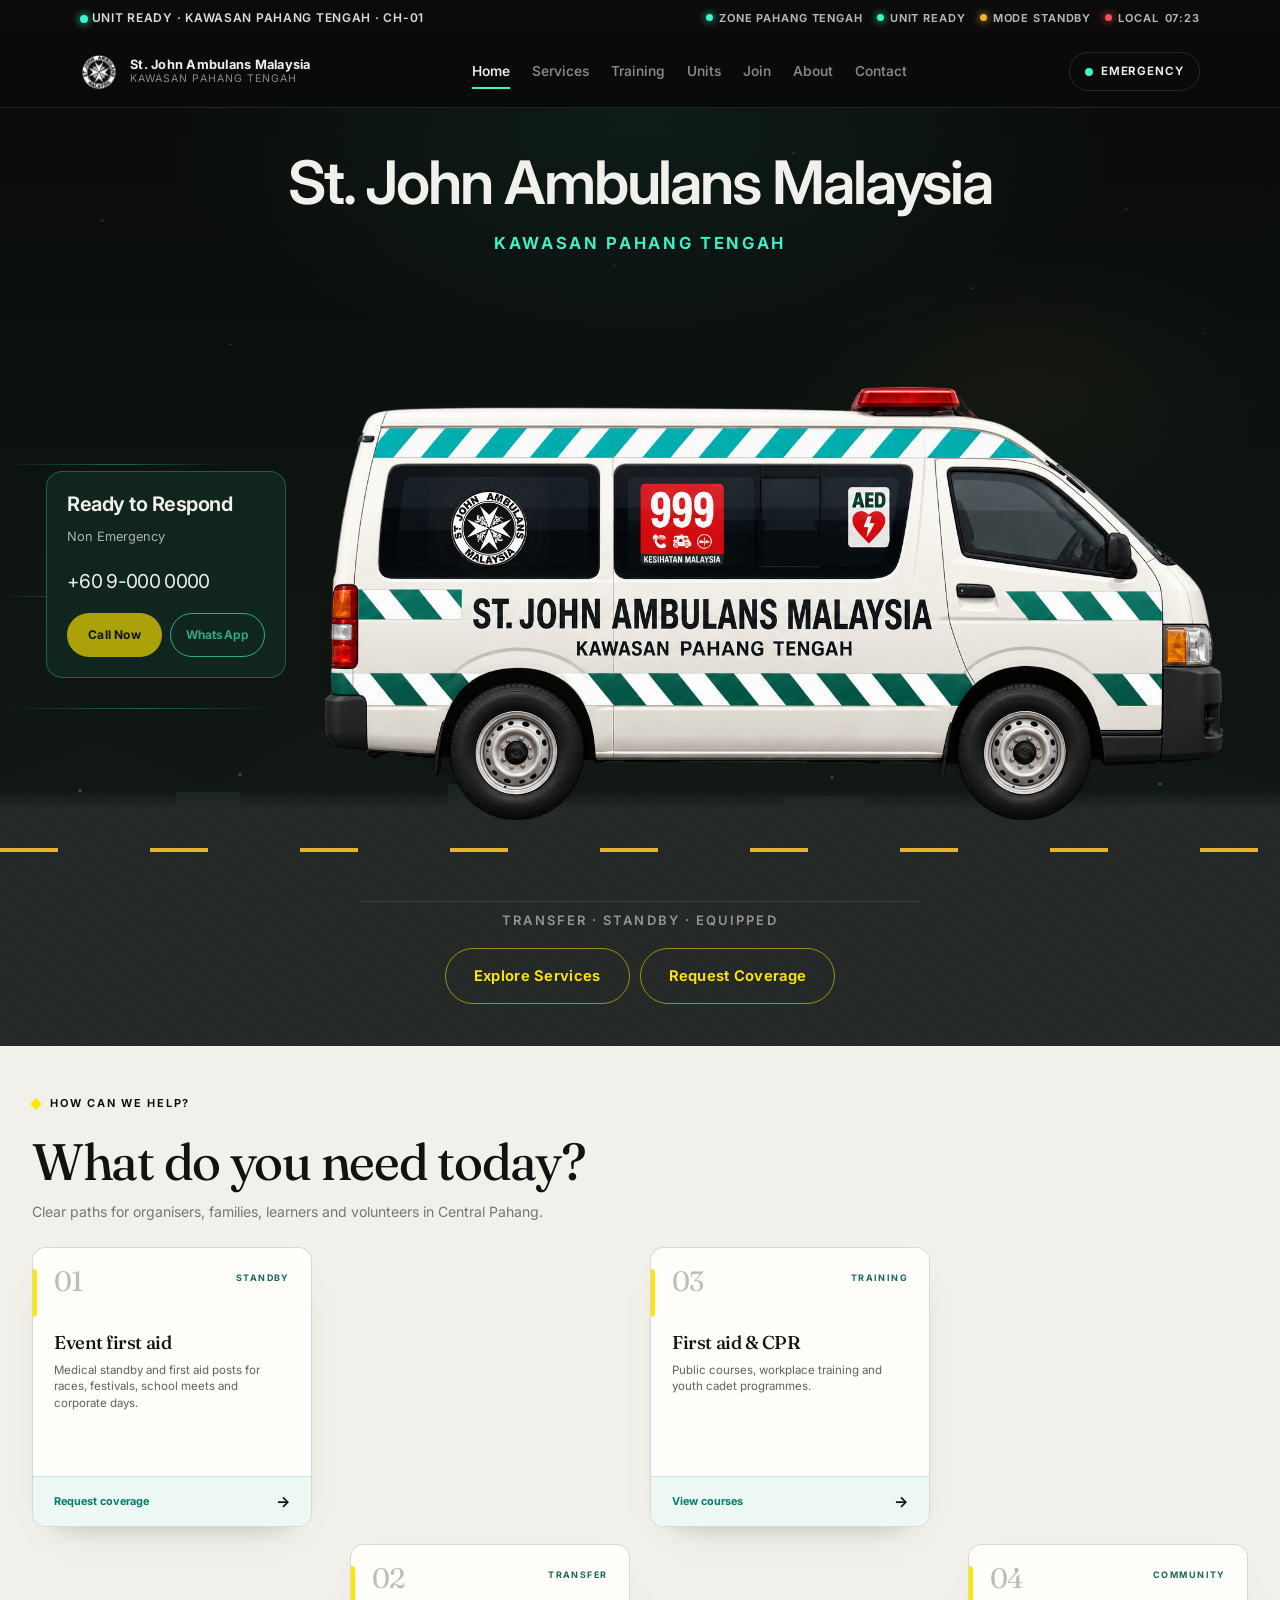
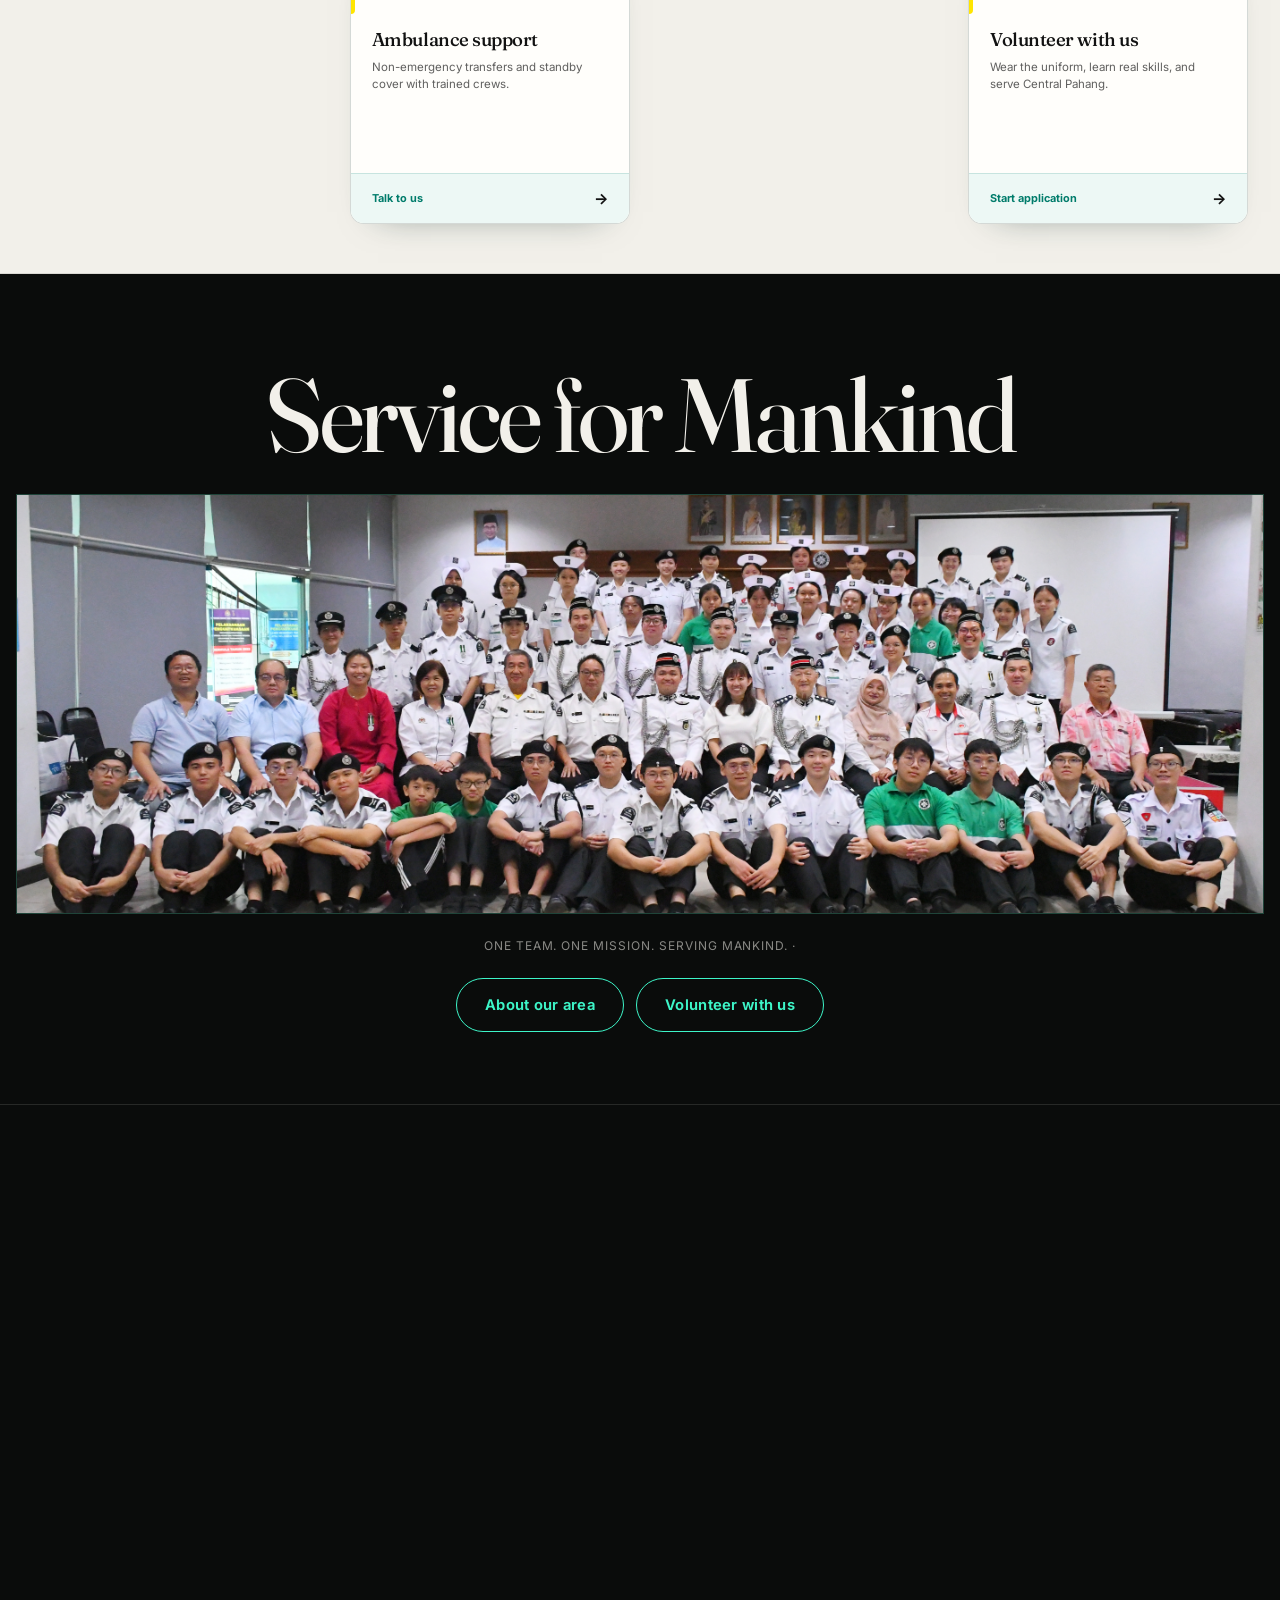
==== index.html @ 419c5811 "Redesign help cards with landscape photo reveals" ====
﻿<!DOCTYPE html>
<html lang="en">
<head>
  <meta charset="UTF-8" />
  <meta name="viewport" content="width=device-width, initial-scale=1" />
  <meta name="description" content="St. John Ambulans Malaysia, Kawasan Pahang Tengah — first aid, ambulance standby, training and community service in Central Pahang." />
  <title>St. John Ambulans Malaysia · Kawasan Pahang Tengah</title>
  <link rel="preconnect" href="https://fonts.googleapis.com" />
  <link rel="preconnect" href="https://fonts.gstatic.com" crossorigin />
  <link href="https://fonts.googleapis.com/css2?family=Fraunces:ital,opsz,wght@0,9..144,400;0,9..144,500;1,9..144,400;1,9..144,500&family=Inter:wght@400;500;600;650;700&display=swap" rel="stylesheet" />
  <link rel="stylesheet" href="styles.css?v=help-action-1" />
</head>
<body class="theme-night">
  <div class="utility-bar">
    <div class="utility-bar__inner">
      <span><span class="os-led"></span> UNIT READY · KAWASAN PAHANG TENGAH · CH-01</span>
      <div class="utility-bar__links">
        <span class="utility-mini"><span class="os-led"></span> ZONE PAHANG TENGAH</span>
        <span class="utility-mini"><span class="os-led"></span> UNIT READY</span>
        <span class="utility-mini"><span class="os-led os-led--amber"></span> MODE STANDBY</span>
        <span class="utility-mini"><span class="os-led os-led--red"></span> LOCAL <span class="os-clock-mini">--:--</span></span>
      </div>
    </div>
  </div>

  <header class="site-header">
    <div class="site-header__inner">
      <a class="brand" href="index.html" aria-label="Home">
        <img class="brand__mark" src="assets/st-john-logo.png" width="38" height="38" alt="" />
        <span class="brand__text">
          <span class="brand__name">St. John Ambulans Malaysia</span>
          <span class="brand__sub">Kawasan Pahang Tengah</span>
        </span>
      </a>

      <nav class="nav" aria-label="Primary">
        <a href="index.html" class="is-active">Home</a>
        <a href="services.html">Services</a>
        <a href="training.html">Training</a>
        <a href="units.html">Units</a>
        <a href="join.html">Join</a>
        <a href="about.html">About</a>
        <a href="contact.html">Contact</a>
      </nav>

      <div class="header-actions">
        <!-- TODO: official emergency number -->
        <a class="emergency-chip" href="tel:999">
          <span class="dot-pulse" aria-hidden="true"></span>
          Emergency
        </a>
        <button class="nav-toggle" type="button" aria-expanded="false" aria-controls="mobile-drawer" aria-label="Open menu">
          <span></span>
        </button>
      </div>
    </div>
    <div class="drawer" id="mobile-drawer" hidden>
      <a href="index.html">Home</a>
      <a href="services.html">Services</a>
      <a href="training.html">Training</a>
      <a href="units.html">Units</a>
      <a href="join.html">Join</a>
      <a href="about.html">About</a>
      <a href="contact.html">Contact</a>
      <a class="btn btn--volt" href="join.html">Volunteer with us</a>
    </div>
  </header>

  <main>
    <!-- ===== Road Dispatch Hero ===== -->
    <section class="hero-road" aria-label="Introduction">
      <div class="road-sky" aria-hidden="true"></div>
      <div class="road-stars" aria-hidden="true"></div>

      <!-- Parallax layers (duplicate tiles for seamless loop) -->
      <div class="road-layer road-layer--far" aria-hidden="true">
        <svg class="road-tile" viewBox="0 0 1600 220" preserveAspectRatio="none">
          <path d="M0 220 V140 L120 90 L260 150 L400 70 L560 130 L720 60 L900 120 L1080 80 L1240 140 L1400 95 L1600 150 V220 Z" fill="#121816"/>
        </svg>
        <svg class="road-tile" viewBox="0 0 1600 220" preserveAspectRatio="none">
          <path d="M0 220 V140 L120 90 L260 150 L400 70 L560 130 L720 60 L900 120 L1080 80 L1240 140 L1400 95 L1600 150 V220 Z" fill="#121816"/>
        </svg>
      </div>

      <div class="road-layer road-layer--mid" aria-hidden="true">
        <svg class="road-tile" viewBox="0 0 1600 180" preserveAspectRatio="none">
          <path d="M0 180 V120 H80 V70 H140 V120 H220 V50 H300 V120 H380 V85 H460 V120 H560 V40 H640 V120 H760 V75 H860 V120 H980 V55 H1080 V120 H1200 V80 H1300 V120 H1420 V65 H1500 V120 H1600 V180 Z" fill="#1a2420"/>
          <circle cx="100" cy="48" r="2" fill="#3DF5C8" opacity="0.35"/>
          <circle cx="300" cy="28" r="2" fill="#F0B429" opacity="0.3"/>
          <circle cx="600" cy="20" r="2" fill="#3DF5C8" opacity="0.25"/>
          <circle cx="1040" cy="32" r="2" fill="#F0B429" opacity="0.28"/>
          <circle cx="1450" cy="40" r="2" fill="#3DF5C8" opacity="0.3"/>
        </svg>
        <svg class="road-tile" viewBox="0 0 1600 180" preserveAspectRatio="none">
          <path d="M0 180 V120 H80 V70 H140 V120 H220 V50 H300 V120 H380 V85 H460 V120 H560 V40 H640 V120 H760 V75 H860 V120 H980 V55 H1080 V120 H1200 V80 H1300 V120 H1420 V65 H1500 V120 H1600 V180 Z" fill="#1a2420"/>
          <circle cx="100" cy="48" r="2" fill="#3DF5C8" opacity="0.35"/>
          <circle cx="300" cy="28" r="2" fill="#F0B429" opacity="0.3"/>
          <circle cx="600" cy="20" r="2" fill="#3DF5C8" opacity="0.25"/>
          <circle cx="1040" cy="32" r="2" fill="#F0B429" opacity="0.28"/>
          <circle cx="1450" cy="40" r="2" fill="#3DF5C8" opacity="0.3"/>
        </svg>
      </div>

      <div class="road-ground" aria-hidden="true">
        <div class="road-layer road-layer--road">
          <svg class="road-tile" viewBox="0 0 1600 100" preserveAspectRatio="none">
            <rect y="0" width="1600" height="18" fill="#1c2422"/>
            <rect y="18" width="1600" height="82" fill="#242c29"/>
            <rect x="40" y="52" width="90" height="6" rx="2" fill="#3DF5C8" opacity="0.35"/>
            <rect x="220" y="52" width="90" height="6" rx="2" fill="#3DF5C8" opacity="0.35"/>
            <rect x="400" y="52" width="90" height="6" rx="2" fill="#3DF5C8" opacity="0.35"/>
            <rect x="580" y="52" width="90" height="6" rx="2" fill="#3DF5C8" opacity="0.35"/>
            <rect x="760" y="52" width="90" height="6" rx="2" fill="#3DF5C8" opacity="0.35"/>
            <rect x="940" y="52" width="90" height="6" rx="2" fill="#3DF5C8" opacity="0.35"/>
            <rect x="1120" y="52" width="90" height="6" rx="2" fill="#3DF5C8" opacity="0.35"/>
            <rect x="1300" y="52" width="90" height="6" rx="2" fill="#3DF5C8" opacity="0.35"/>
            <rect x="1480" y="52" width="90" height="6" rx="2" fill="#3DF5C8" opacity="0.35"/>
          </svg>
          <svg class="road-tile" viewBox="0 0 1600 100" preserveAspectRatio="none">
            <rect y="0" width="1600" height="18" fill="#1c2422"/>
            <rect y="18" width="1600" height="82" fill="#242c29"/>
            <rect x="40" y="52" width="90" height="6" rx="2" fill="#3DF5C8" opacity="0.35"/>
            <rect x="220" y="52" width="90" height="6" rx="2" fill="#3DF5C8" opacity="0.35"/>
            <rect x="400" y="52" width="90" height="6" rx="2" fill="#3DF5C8" opacity="0.35"/>
            <rect x="580" y="52" width="90" height="6" rx="2" fill="#3DF5C8" opacity="0.35"/>
            <rect x="760" y="52" width="90" height="6" rx="2" fill="#3DF5C8" opacity="0.35"/>
            <rect x="940" y="52" width="90" height="6" rx="2" fill="#3DF5C8" opacity="0.35"/>
            <rect x="1120" y="52" width="90" height="6" rx="2" fill="#3DF5C8" opacity="0.35"/>
            <rect x="1300" y="52" width="90" height="6" rx="2" fill="#3DF5C8" opacity="0.35"/>
            <rect x="1480" y="52" width="90" height="6" rx="2" fill="#3DF5C8" opacity="0.35"/>
          </svg>
        </div>
      </div>

      <!-- Speed lines -->
      <div class="speed-lines" aria-hidden="true">
        <span></span><span></span><span></span>
      </div>

      <div class="hero-home__corners" aria-hidden="true">
        <span class="c-bl">Central Pahang Area</span>
        <span class="c-br"><span class="scroll-hint"></span> Scroll</span>
      </div>

      <div class="hero-road__content">
        <header class="hero-road__title reveal is-in">
          <h1>
            <span class="line solid">St. John Ambulans Malaysia</span>
          </h1>
          <p class="hero-road__kicker">Kawasan Pahang Tengah</p>
        </header>

        <div class="hero-dispatch">
          <aside class="dispatch-contact" aria-labelledby="dispatch-contact-title">
            <h2 id="dispatch-contact-title" class="dispatch-contact__title">Ready to Respond</h2>
            <p class="dispatch-contact__description">Non Emergency</p>
            <!-- Enable contact actions once the official phone and WhatsApp numbers are confirmed. -->
            <div class="hero-road__call">
              <p class="hero-road__phone">+60 9-000 0000</p>
              <div class="dispatch-contact__actions">
                <button class="btn btn--volt" type="button" disabled>Call Now</button>
                <button class="btn dispatch-contact__whatsapp" type="button" disabled>WhatsApp</button>
              </div>
            </div>
          </aside>
        <!-- Ambulance — generated side PNG (contain, fixed body) -->
        <div class="ambulance-stage reveal is-in" aria-hidden="true">
          <div class="ambulance-float">
            <div class="ambulance-photo">
              <div class="driving-road"></div>
              <div class="driving-lane"></div>
              <img class="ambulance-img" src="assets/ambulance-side.png" width="1536" height="1024" alt="" />
              <span class="ambulance-panel-clean"><img src="assets/ambulance-clean-side.png" width="1536" height="1024" alt="" /></span>
              <span class="ambulance-window-clean"><img src="assets/ambulance-window-clean.png" width="1536" height="1024" alt="" /></span>
              <span class="ambulance-emblem"><img src="assets/st-john-logo.png" width="1254" height="1254" alt="" /></span>
              <canvas class="driving-wheel driving-wheel--rear" width="460" height="460"></canvas>
              <canvas class="driving-wheel driving-wheel--front" width="460" height="460"></canvas>
              <!-- roof alarm: local red strobe only -->
              <div class="alarm-flash"></div>
            </div>
          </div>
        </div>
        </div>

        <footer class="hero-road__foot reveal is-in">
          <p class="hero-road__tag">Transfer · Standby · Equipped</p>
          <div class="hero-road__secondary">
            <a class="btn btn--ghost-dark" href="services.html">Explore Services</a>
            <a class="btn btn--ghost-dark" href="contact.html">Request Coverage</a>
          </div>
        </footer>
      </div>
    </section>


    <!-- ===== How can we help ===== -->
    
    <!-- Dispatch status (visible strip) -->
    

    <section class="help-band" id="help" aria-label="How can we help">
      <div class="wrap">
        <div class="section__head reveal">
          <p class="label" style="color:#00A892;">How can we help?</p>
          <h2>What do you need today?</h2>
          <p class="muted">Clear paths for organisers, families, learners and volunteers in Central Pahang.</p>
        </div>
        <div class="help-grid">
          <div class="help-slot help-slot--a">
            <a class="help-card help-card--photo-right" href="services.html" aria-expanded="false" data-touch-preview>
              <div class="help-card__body">
                <div class="help-card__topline">
                  <span class="help-card__number">01</span>
                  <span class="help-card__status">Standby</span>
                </div>
                <div class="help-card__copy">
                  <h3>Event first aid</h3>
                  <p>Medical standby and first aid posts for races, festivals, school meets and corporate days.</p>
                </div>
                <span class="help-card__go"><span>Request coverage</span><span class="help-card__arrow" aria-hidden="true">→</span></span>
              </div>
              <div class="help-card__media" aria-hidden="true">
                <img src="assets/team-photo.jpg" alt="" loading="lazy" decoding="async">
              </div>
            </a>
          </div>
          <div class="help-slot help-slot--b">
            <a class="help-card help-card--photo-left" href="services.html" aria-expanded="false" data-touch-preview>
              <div class="help-card__media" aria-hidden="true">
                <img src="assets/ambulance-clean-side.png" alt="" loading="lazy" decoding="async">
              </div>
              <div class="help-card__body">
                <div class="help-card__topline">
                  <span class="help-card__number">02</span>
                  <span class="help-card__status">Transfer</span>
                </div>
                <div class="help-card__copy">
                  <h3>Ambulance support</h3>
                  <p>Non-emergency transfers and standby cover with trained crews.</p>
                </div>
                <span class="help-card__go"><span>Talk to us</span><span class="help-card__arrow" aria-hidden="true">→</span></span>
              </div>
            </a>
          </div>
          <div class="help-slot help-slot--c">
            <a class="help-card help-card--photo-right" href="training.html" aria-expanded="false" data-touch-preview>
              <div class="help-card__body">
                <div class="help-card__topline">
                  <span class="help-card__number">03</span>
                  <span class="help-card__status">Training</span>
                </div>
                <div class="help-card__copy">
                  <h3>First aid &amp; CPR</h3>
                  <p>Public courses, workplace training and youth cadet programmes.</p>
                </div>
                <span class="help-card__go"><span>View courses</span><span class="help-card__arrow" aria-hidden="true">→</span></span>
              </div>
              <div class="help-card__media" aria-hidden="true">
                <img src="assets/team-photo.jpg" alt="" loading="lazy" decoding="async">
              </div>
            </a>
          </div>
          <div class="help-slot help-slot--d">
            <a class="help-card help-card--photo-left" href="join.html" aria-expanded="false" data-touch-preview>
              <div class="help-card__media" aria-hidden="true">
                <img src="assets/team-photo.jpg" alt="" loading="lazy" decoding="async">
              </div>
              <div class="help-card__body">
                <div class="help-card__topline">
                  <span class="help-card__number">04</span>
                  <span class="help-card__status">Community</span>
                </div>
                <div class="help-card__copy">
                  <h3>Volunteer with us</h3>
                  <p>Wear the uniform, learn real skills, and serve Central Pahang.</p>
                </div>
                <span class="help-card__go"><span>Start application</span><span class="help-card__arrow" aria-hidden="true">→</span></span>
              </div>
            </a>
          </div>
        </div>
      </div>
    </section>


    <!-- ===== Summary ===== -->
    
    <!-- ===== Introduction (per layout sketch) ===== -->
    <section class="intro-band" id="intro" aria-label="About Kawasan Pahang Tengah">
      <div class="wrap intro-stack">
        <h2 class="intro-slogan reveal">Service for Mankind</h2>

        <figure class="intro-photo reveal">
          <!-- TODO: drop assets/team-photo.jpg -->
          <div class="intro-photo__frame">
            <img class="intro-photo__img" src="assets/team-photo.jpg" width="2400" height="1600" alt="Kawasan Pahang Tengah volunteers group photo" />
          </div>
          <figcaption class="intro-caption">One team. One mission. Serving mankind. · <!-- TODO: event / date --></figcaption>
        </figure>

        <div class="intro-actions reveal">
          <a class="btn btn--pill" href="about.html">About our area</a>
          <a class="btn btn--pill" href="join.html">Volunteer with us</a>
        </div>
      </div>
    </section>

    <!-- ===== Summary ===== -->
    
    <!-- ===== Introduction ===== -->
    <section class="intro-band" id="intro" aria-label="About Kawasan Pahang Tengah">
      <div class="wrap intro-grid">
        <div class="intro-copy reveal">
          <div class="intro-brand">
            <div>
              <p class="intro-area">Kawasan Pahang Tengah · Central Pahang Area</p>
            </div>
          </div>
          <h2 class="intro-slogan">Service for<br />Mankind</h2>
          <p class="intro-desc">
            We are Central Pahang&rsquo;s St. John volunteers — training the public in first aid,
            standing by at events, and serving our community with calm, skilled hands.
          </p>
          <div class="intro-actions">
            <a class="btn btn--volt" href="about.html">About our area</a>
            <a class="btn btn--ghost-dark" href="join.html">Volunteer with us</a>
          </div>
        </div>
        <figure class="intro-photo reveal">
          <!-- TODO: drop assets/team-photo.jpg -->
          <div class="intro-photo__frame photo-slot" data-placeholder="Group photo · team-photo.jpg">
            <svg class="deco" viewBox="0 0 640 420" aria-hidden="true" style="position:absolute;inset:0;width:100%;height:100%;">
              <rect width="640" height="420" fill="#1a2420"/>
              <circle cx="320" cy="180" r="70" fill="#3DF5C8" opacity="0.12"/>
              <polyline points="40,300 140,300 170,250 200,340 230,280 280,300 600,300" fill="none" stroke="#3DF5C8" stroke-width="1.5" opacity="0.7"/>
            </svg>
          </div>
          <figcaption class="intro-caption">One team. One mission. Serving mankind. · <!-- TODO: event / date --></figcaption>
        </figure>
      </div>
    </section>

    <section class="home-summary">
      <div class="wrap">
        <div class="section__head reveal">
          <p class="label label--volt">What we stand for</p>
          <h2>Calm hands.<br />Clear duty.</h2>
        </div>
        <div class="summary-grid">
          <article class="summary-item reveal">
            <span class="num-tag">01</span>
            <h3>First in first aid</h3>
            <p>Trained volunteers on duty at sporting events, festivals, parades and community functions — big or small.</p>
            <a href="services.html">See services →</a>
          </article>
          <article class="summary-item reveal">
            <span class="num-tag">02</span>
            <h3>Ambulance ready</h3>
            <p>Emergency and non-emergency transport, plus festive-season standby on major routes across the state.</p>
            <a href="services.html">Ambulance detail →</a>
          </article>
          <article class="summary-item reveal">
            <span class="num-tag">03</span>
            <h3>Youth that lead</h3>
            <p>Cadets and juniors grow through proficiency badges, drills and leadership training — ready for nation building.</p>
            <a href="units.html">Our units →</a>
          </article>
        </div>
      </div>
    </section>

    <!-- ===== News ===== -->
        <!-- Programmes -->
    <section class="home-summary" style="padding:80px 0 40px;">
      <div class="wrap">
        <div class="section__head reveal">
          <p class="label label--volt">Programmes</p>
          <h2>On the ground all year.</h2>
        </div>
        <div class="summary-grid">
          <article class="summary-item reveal">
            <span class="num-tag">01</span>
            <h3>Event &amp; highway standby</h3>
            <p>Festive-season and major-event cover alongside national SJAM traditions of service on the road.</p>
            <a href="services.html">Event health →</a>
          </article>
          <article class="summary-item reveal">
            <span class="num-tag">02</span>
            <h3>Blood donation support</h3>
            <p>Working with health partners on drives and awareness - give the gift of life in Central Pahang.</p>
            <a href="join.html">Get involved →</a>
          </article>
          <article class="summary-item reveal">
            <span class="num-tag">03</span>
            <h3>School cadets &amp; youth</h3>
            <p>Proficiency badges, drills and leadership for school Divisions - building tomorrow&rsquo;s responders.</p>
            <a href="units.html">Our units →</a>
          </article>
        </div>
      </div>
    </section>
<section class="home-news">
      <div class="wrap">
        <div class="section__head reveal" style="flex-direction:row;display:flex;justify-content:space-between;align-items:end;max-width:none;">
          <div>
            <p class="label">Signal · Updates</p>
            <h2 style="margin-top:14px;">What’s on</h2>
          </div>
          <a class="btn btn--ghost" href="join.html">Get involved</a>
        </div>

        <!-- TODO: real KPT announcements -->
        <article class="news-row reveal">
          <div class="news-row__date">12 Jun 2025</div>
          <div>
            <h3>Open recruitment for Cadet Instructors</h3>
            <p class="muted">Support school Divisions across Kuantan and Temerloh this term.</p>
          </div>
          <a href="contact.html">Register interest →</a>
        </article>
        <article class="news-row reveal">
          <div class="news-row__date">28 May 2025</div>
          <div>
            <h3>Corporate first aid workshop — limited seats</h3>
            <p class="muted">Half-day AED &amp; choking response for SMEs in Central Pahang.</p>
          </div>
          <a href="training.html">Course details →</a>
        </article>
        <article class="news-row reveal">
          <div class="news-row__date">10 May 2025</div>
          <div>
            <h3>Festive-season highway standby briefing</h3>
            <p class="muted">Roster and logistics briefing for holiday-route duty.</p>
          </div>
          <a href="join.html">Join standby →</a>
        </article>
      </div>
    </section>
  </main>

  <footer class="site-footer">
    <div class="wrap">
      
      
  </footer>

  <script src="main.js?v=help-action-1"></script>
</body>
</html>
---- styles.css ----
/* =========================================================
   Night Dispatch — SJAM Kawasan Pahang Tengah
   Shared design system
   ========================================================= */

:root {
  --night: #0a0c0b;
  --charcoal: #161a19;
  --paper: #f2f0ea;
  --ink: #121212;
  --voltage: #3df5c8;
  --voltage-dim: rgba(61, 245, 200, 0.14);
  --amber: #f0b429;
  --quiet-dark: rgba(242, 240, 234, 0.55);
  --quiet-light: rgba(18, 18, 18, 0.55);
  --line-dark: rgba(242, 240, 234, 0.12);
  --line-light: rgba(18, 18, 18, 0.1);
  --max: 1120px;
  --font-display: "Fraunces", "Times New Roman", serif;
  --font-body: "Inter", system-ui, sans-serif;
  --ease: cubic-bezier(0.22, 1, 0.36, 1);
  --header-h: 72px;
}

*,
*::before,
*::after {
  box-sizing: border-box;
}

html {
  scroll-behavior: smooth;
}

@media (prefers-reduced-motion: reduce) {
  html {
    scroll-behavior: auto;
  }
  *,
  *::before,
  *::after {
    animation-duration: 0.01ms !important;
    animation-iteration-count: 1 !important;
    transition-duration: 0.01ms !important;
  }
}

body {
  margin: 0;
  font-family: var(--font-body);
  font-size: 17px;
  line-height: 1.65;
  background: var(--paper);
  color: var(--ink);
  -webkit-font-smoothing: antialiased;
}

body.theme-night {
  background: var(--night);
  color: var(--paper);
}

img {
  max-width: 100%;
  display: block;
}

a {
  color: inherit;
  text-decoration: none;
}

button {
  font: inherit;
  cursor: pointer;
  border: none;
  background: none;
  color: inherit;
}

ul,
ol {
  margin: 0;
  padding: 0;
  list-style: none;
}

p {
  margin: 0 0 1em;
}

p:last-child {
  margin-bottom: 0;
}

/* ----- Type ----- */

.label {
  display: inline-flex;
  align-items: center;
  gap: 10px;
  font-size: 11px;
  font-weight: 650;
  letter-spacing: 0.16em;
  text-transform: uppercase;
  color: var(--quiet-light);
}

.theme-night .label,
.on-dark .label {
  color: var(--quiet-dark);
}

.label--volt {
  color: var(--voltage);
}

.label::before {
  content: "";
  width: 8px;
  height: 8px;
  border: 1px solid currentColor;
  transform: rotate(45deg);
  flex-shrink: 0;
}

h1,
h2,
h3,
h4 {
  margin: 0;
  font-weight: 500;
  line-height: 1.1;
  letter-spacing: -0.025em;
}

h1,
.display {
  font-family: var(--font-display);
  font-weight: 450;
}

h2 {
  font-family: var(--font-display);
  font-size: clamp(2.1rem, 4.5vw, 3.4rem);
  font-weight: 450;
}

h3 {
  font-size: 1.28rem;
  font-weight: 600;
}

.lead {
  font-size: 1.15rem;
  line-height: 1.7;
  max-width: 36em;
}

.theme-night .lead,
.on-dark .lead {
  color: var(--quiet-dark);
}

.muted {
  color: var(--quiet-light);
}

.theme-night .muted,
.on-dark .muted {
  color: var(--quiet-dark);
}

.num-tag {
  font-family: var(--font-body);
  font-size: 0.78rem;
  font-weight: 650;
  letter-spacing: 0.14em;
  color: var(--voltage);
}

/* ----- Layout ----- */

.wrap {
  width: min(100% - 40px, var(--max));
  margin-inline: auto;
}

@media (min-width: 768px) {
  .wrap {
    width: min(100% - 80px, var(--max));
  }
}

.section {
  padding: 88px 0;
}

@media (min-width: 768px) {
  .section {
    padding: 120px 0;
  }
}

.section__head {
  display: grid;
  gap: 18px;
  margin-bottom: 48px;
  max-width: 40em;
}

.page-hero {
  padding: 72px 0 56px;
  border-bottom: 1px solid var(--line-light);
}

.page-hero .label {
  margin-bottom: 18px;
}

.page-hero h1 {
  font-size: clamp(2.6rem, 6vw, 4.5rem);
  max-width: 12em;
  margin-bottom: 18px;
}

.page-hero .lead {
  color: var(--quiet-light);
}

/* ----- Buttons ----- */

.btn {
  display: inline-flex;
  align-items: center;
  justify-content: center;
  gap: 10px;
  padding: 15px 28px;
  border-radius: 999px;
  font-size: 0.92rem;
  font-weight: 650;
  letter-spacing: 0.02em;
  transition: transform 0.25s var(--ease), background 0.25s var(--ease),
    color 0.25s var(--ease), border-color 0.25s var(--ease), box-shadow 0.25s;
}

.btn:hover {
  transform: translateY(-2px);
}

.btn:focus-visible {
  outline: 2px solid var(--voltage);
  outline-offset: 3px;
}

.btn--volt {
  background: var(--voltage);
  color: var(--night);
  box-shadow: 0 0 0 0 rgba(61, 245, 200, 0.35);
}

.btn--volt:hover {
  box-shadow: 0 12px 40px -12px rgba(61, 245, 200, 0.55);
}

.btn--ghost {
  border: 1px solid var(--line-light);
  color: var(--ink);
}

.btn--ghost:hover {
  border-color: var(--ink);
}

.btn--ghost-dark {
  border: 1px solid var(--line-dark);
  color: var(--paper);
}

.btn--ghost-dark:hover {
  border-color: var(--voltage);
  color: var(--voltage);
}

/* ----- Header ----- */

.site-header {
  position: sticky;
  top: 0;
  z-index: 80;
  height: var(--header-h);
  display: flex;
  align-items: center;
  background: rgba(242, 240, 234, 0.9);
  backdrop-filter: blur(16px);
  -webkit-backdrop-filter: blur(16px);
  border-bottom: 1px solid var(--line-light);
}

.theme-night .site-header {
  background: rgba(10, 12, 11, 0.72);
  border-bottom-color: var(--line-dark);
}

.site-header__inner {
  width: min(100% - 40px, var(--max));
  margin-inline: auto;
  display: flex;
  align-items: center;
  justify-content: space-between;
  gap: 20px;
}

.brand {
  display: flex;
  align-items: center;
  gap: 12px;
  min-width: 0;
}

.brand__mark {
  width: 38px;
  height: 38px;
  flex-shrink: 0;
}

.brand__text {
  display: grid;
  line-height: 1.15;
}

.brand__name {
  font-size: 0.8rem;
  font-weight: 700;
  letter-spacing: 0.02em;
}

.brand__sub {
  font-size: 0.66rem;
  letter-spacing: 0.1em;
  text-transform: uppercase;
  color: var(--quiet-light);
}

.theme-night .brand__sub {
  color: var(--quiet-dark);
}

.nav {
  display: none;
  align-items: center;
  gap: 22px;
}

.nav a {
  position: relative;
  font-size: 0.86rem;
  font-weight: 550;
  color: var(--quiet-light);
  padding: 6px 0;
  transition: color 0.2s;
}

.theme-night .nav a {
  color: var(--quiet-dark);
}

.nav a::after {
  content: "";
  position: absolute;
  left: 0;
  bottom: 0;
  height: 1.5px;
  width: 100%;
  background: var(--voltage);
  transform: scaleX(0);
  transform-origin: left;
  transition: transform 0.3s var(--ease);
}

.nav a:hover,
.nav a.is-active {
  color: var(--ink);
}

.theme-night .nav a:hover,
.theme-night .nav a.is-active {
  color: var(--paper);
}

.nav a:hover::after,
.nav a.is-active::after {
  transform: scaleX(1);
}

.header-actions {
  display: flex;
  align-items: center;
  gap: 10px;
}

.emergency-chip {
  display: inline-flex;
  align-items: center;
  gap: 8px;
  padding: 9px 15px;
  border-radius: 999px;
  background: var(--night);
  color: var(--paper);
  font-size: 0.72rem;
  font-weight: 650;
  letter-spacing: 0.08em;
  text-transform: uppercase;
  white-space: nowrap;
  border: 1px solid transparent;
  transition: border-color 0.2s, color 0.2s;
}

.theme-night .emergency-chip {
  background: transparent;
  border-color: var(--line-dark);
  color: var(--paper);
}

.emergency-chip:hover {
  border-color: var(--voltage);
  color: var(--voltage);
}

.dot-pulse {
  width: 8px;
  height: 8px;
  border-radius: 50%;
  background: var(--voltage);
  box-shadow: 0 0 0 0 rgba(61, 245, 200, 0.65);
  animation: pulse-dot 2s ease-out infinite;
}

@keyframes pulse-dot {
  0% {
    box-shadow: 0 0 0 0 rgba(61, 245, 200, 0.55);
  }
  70% {
    box-shadow: 0 0 0 10px rgba(61, 245, 200, 0);
  }
  100% {
    box-shadow: 0 0 0 0 rgba(61, 245, 200, 0);
  }
}

.nav-toggle {
  display: grid;
  place-items: center;
  width: 42px;
  height: 42px;
  border: 1px solid var(--line-light);
  border-radius: 50%;
}

.theme-night .nav-toggle {
  border-color: var(--line-dark);
}

.nav-toggle span,
.nav-toggle span::before,
.nav-toggle span::after {
  display: block;
  width: 16px;
  height: 1.5px;
  background: currentColor;
}

.nav-toggle span {
  position: relative;
}

.nav-toggle span::before,
.nav-toggle span::after {
  content: "";
  position: absolute;
  left: 0;
}

.nav-toggle span::before {
  top: -5px;
}

.nav-toggle span::after {
  top: 5px;
}

@media (min-width: 980px) {
  .nav {
    display: flex;
  }
  .nav-toggle {
    display: none;
  }
}

.drawer {
  display: none;
  position: fixed;
  inset: var(--header-h) 0 0;
  background: var(--paper);
  padding: 24px;
  z-index: 70;
  overflow: auto;
}

.theme-night .drawer {
  background: var(--night);
}

.drawer.is-open {
  display: block;
}

.drawer a {
  display: block;
  padding: 16px 0;
  border-bottom: 1px solid var(--line-light);
  font-size: 1.15rem;
  font-weight: 550;
}

.theme-night .drawer a {
  border-bottom-color: var(--line-dark);
}

.drawer .btn {
  margin-top: 24px;
  width: 100%;
}

/* ----- Home Hero ----- */

.hero-home {
  position: relative;
  min-height: calc(100vh - var(--header-h));
  display: flex;
  flex-direction: column;
  justify-content: center;
  overflow: hidden;
  isolation: isolate;
}

.hero-home__bg {
  position: absolute;
  inset: 0;
  z-index: -2;
  background:
    radial-gradient(ellipse 80% 60% at 70% 20%, rgba(61, 245, 200, 0.08), transparent 55%),
    radial-gradient(ellipse 50% 40% at 10% 80%, rgba(61, 245, 200, 0.05), transparent 50%),
    var(--night);
}

.hero-home__bg img {
  width: 100%;
  height: 100%;
  object-fit: cover;
  opacity: 0.35;
  filter: saturate(0.7) contrast(1.05);
}

.hero-home__noise {
  position: absolute;
  inset: 0;
  z-index: -1;
  opacity: 0.35;
  pointer-events: none;
  background-image: url("data:image/svg+xml,%3Csvg viewBox='0 0 200 200' xmlns='http://www.w3.org/2000/svg'%3E%3Cfilter id='n'%3E%3CfeTurbulence type='fractalNoise' baseFrequency='0.85' numOctaves='4' stitchTiles='stitch'/%3E%3C/filter%3E%3Crect width='100%25' height='100%25' filter='url(%23n)' opacity='0.5'/%3E%3C/svg%3E");
  mix-blend-mode: overlay;
}

.hero-home__pulse {
  position: absolute;
  left: 0;
  right: 0;
  top: 52%;
  height: 80px;
  z-index: 0;
  opacity: 0.85;
  pointer-events: none;
}

.hero-home__pulse svg {
  width: 100%;
  height: 100%;
}

.hero-home__pulse path {
  fill: none;
  stroke: var(--voltage);
  stroke-width: 1.5;
  stroke-linecap: round;
  stroke-linejoin: round;
  stroke-dasharray: 1800;
  stroke-dashoffset: 1800;
  animation: draw-pulse 1.4s var(--ease) 0.2s forwards;
}

@keyframes draw-pulse {
  to {
    stroke-dashoffset: 0;
  }
}

.hero-home__corners {
  position: absolute;
  inset: 28px 28px;
  z-index: 2;
  pointer-events: none;
  font-size: 11px;
  font-weight: 650;
  letter-spacing: 0.14em;
  text-transform: uppercase;
  color: var(--quiet-dark);
}

.hero-home__corners span {
  position: absolute;
}

.hero-home__corners .c-tl {
  top: 0;
  left: 0;
}

.hero-home__corners .c-tr {
  top: 0;
  right: 0;
}

.hero-home__corners .c-bl {
  bottom: 0;
  left: 0;
}

.hero-home__corners .c-br {
  bottom: 0;
  right: 0;
  display: flex;
  align-items: center;
  gap: 10px;
}

.scroll-hint {
  width: 22px;
  height: 36px;
  border: 1px solid var(--line-dark);
  border-radius: 999px;
  position: relative;
}

.scroll-hint::after {
  content: "";
  position: absolute;
  top: 8px;
  left: 50%;
  width: 3px;
  height: 8px;
  margin-left: -1.5px;
  border-radius: 99px;
  background: var(--voltage);
  animation: scroll-dot 1.8s ease-in-out infinite;
}

@keyframes scroll-dot {
  0%,
  100% {
    transform: translateY(0);
    opacity: 1;
  }
  50% {
    transform: translateY(12px);
    opacity: 0.35;
  }
}

.hero-home__content {
  width: min(100% - 40px, var(--max));
  margin: 80px auto 100px;
  position: relative;
  z-index: 1;
}

.hero-home__eyebrow {
  display: flex;
  align-items: center;
  gap: 14px;
  margin-bottom: 28px;
  color: var(--voltage);
  font-size: 12px;
  font-weight: 650;
  letter-spacing: 0.18em;
  text-transform: uppercase;
}

.hero-home__eyebrow .rule {
  width: 48px;
  height: 1px;
  background: var(--voltage);
}

.hero-home h1 {
  font-size: clamp(3.2rem, 11vw, 8.5rem);
  line-height: 0.92;
  letter-spacing: -0.035em;
  margin-bottom: 28px;
  max-width: 10em;
}

.hero-home h1 .line {
  display: block;
}

.hero-home h1 .volt {
  font-style: italic;
  color: transparent;
  -webkit-text-stroke: 1.5px var(--voltage);
  text-stroke: 1.5px var(--voltage);
  padding-right: 0.06em;
}

.hero-home h1 .solid {
  color: var(--paper);
}

.hero-home__sub {
  max-width: 28em;
  color: var(--quiet-dark);
  font-size: 1.05rem;
  margin-bottom: 36px;
}

.hero-home__actions {
  display: flex;
  flex-wrap: wrap;
  gap: 12px;
}

.hero-home__meta {
  display: none;
}

@media (min-width: 900px) {
  .hero-home__meta {
    display: flex;
    gap: 40px;
    margin-top: 56px;
    padding-top: 28px;
    border-top: 1px solid var(--line-dark);
    max-width: 640px;
  }
  .hero-home__meta dt {
    font-size: 10px;
    letter-spacing: 0.16em;
    text-transform: uppercase;
    color: var(--quiet-dark);
    margin-bottom: 6px;
  }
  .hero-home__meta dd {
    margin: 0;
    font-weight: 550;
    font-size: 0.95rem;
  }
}

/* Home impact strip */
.home-impact {
  background: var(--charcoal);
  border-top: 1px solid var(--line-dark);
  border-bottom: 1px solid var(--line-dark);
  padding: 56px 0;
}

.home-impact__grid {
  display: grid;
  grid-template-columns: repeat(2, 1fr);
  gap: 32px 20px;
}

.stat__value {
  font-family: var(--font-display);
  font-size: clamp(2.2rem, 4.5vw, 3.4rem);
  color: var(--voltage);
  line-height: 1;
  margin: 8px 0;
  letter-spacing: -0.03em;
}

.stat__label {
  font-size: 0.88rem;
  color: var(--quiet-dark);
  max-width: 12em;
}

@media (min-width: 800px) {
  .home-impact__grid {
    grid-template-columns: repeat(4, 1fr);
  }
}

/* Home summary cards */
.home-summary {
  background: var(--night);
  color: var(--paper);
  padding: 96px 0 110px;
}

.home-summary .section__head h2 {
  color: var(--paper);
}

.summary-grid {
  display: grid;
  gap: 0;
  border-top: 1px solid var(--line-dark);
}

.summary-item {
  display: grid;
  gap: 14px;
  padding: 36px 0;
  border-bottom: 1px solid var(--line-dark);
}

.summary-item h3 {
  font-family: var(--font-display);
  font-size: 1.65rem;
  font-weight: 450;
}

.summary-item p {
  color: var(--quiet-dark);
  margin: 0;
  max-width: 36em;
}

.summary-item a {
  color: var(--voltage);
  font-weight: 600;
  font-size: 0.92rem;
  width: fit-content;
}

.summary-item a:hover {
  text-decoration: underline;
  text-underline-offset: 4px;
}

@media (min-width: 800px) {
  .summary-grid {
    grid-template-columns: repeat(3, 1fr);
    gap: 0 40px;
    border-top: none;
  }
  .summary-item {
    border-top: 1px solid var(--line-dark);
    border-bottom: none;
  }
}

/* Home news teaser */
.home-news {
  background: var(--paper);
  padding: 88px 0;
}

.news-row {
  display: grid;
  gap: 12px;
  padding: 22px 0;
  border-top: 1px solid var(--line-light);
}

.news-row:last-child {
  border-bottom: 1px solid var(--line-light);
}

.news-row__date {
  font-size: 11px;
  font-weight: 650;
  letter-spacing: 0.14em;
  text-transform: uppercase;
  color: var(--quiet-light);
}

.news-row h3 {
  font-size: 1.15rem;
  font-weight: 600;
}

.news-row a {
  color: var(--night);
  font-weight: 650;
  font-size: 0.9rem;
  width: fit-content;
}

.news-row a:hover {
  color: var(--voltage);
  filter: brightness(0.85);
}

@media (min-width: 800px) {
  .news-row {
    grid-template-columns: 130px 1fr auto;
    align-items: baseline;
    gap: 24px;
  }
}

/* ----- Shared page patterns ----- */

.split {
  display: grid;
  gap: 40px;
}

@media (min-width: 900px) {
  .split {
    grid-template-columns: 1fr 1fr;
    gap: 64px;
    align-items: center;
  }
}

.media-frame {
  position: relative;
  aspect-ratio: 4 / 3;
  overflow: hidden;
  background:
    linear-gradient(145deg, rgba(61, 245, 200, 0.12), transparent 50%),
    linear-gradient(0deg, rgba(18, 18, 18, 0.08), rgba(18, 18, 18, 0.08)),
    #c8cdc9;
}

.media-frame--wide {
  aspect-ratio: 16 / 9;
}

.media-frame--dark {
  background:
    radial-gradient(circle at 30% 30%, rgba(61, 245, 200, 0.16), transparent 45%),
    var(--charcoal);
}

.media-frame svg.deco {
  position: absolute;
  inset: 0;
  width: 100%;
  height: 100%;
}

.media-frame__caption {
  position: absolute;
  left: 16px;
  bottom: 16px;
  font-size: 10px;
  font-weight: 650;
  letter-spacing: 0.12em;
  text-transform: uppercase;
  color: rgba(18, 18, 18, 0.45);
  background: rgba(242, 240, 234, 0.75);
  padding: 6px 10px;
}

.media-frame--dark .media-frame__caption {
  color: var(--quiet-dark);
  background: rgba(10, 12, 11, 0.55);
}

/* Services numbered rows */
.svc-rows {
  display: grid;
  gap: 0;
  border-top: 1px solid var(--line-light);
}

.svc-row {
  display: grid;
  gap: 16px;
  padding: 36px 0;
  border-bottom: 1px solid var(--line-light);
  transition: background 0.25s var(--ease);
}

.svc-row:hover {
  background: rgba(18, 18, 18, 0.025);
}

.svc-row__idx {
  font-family: var(--font-display);
  font-size: 2.4rem;
  color: var(--voltage);
  line-height: 1;
  filter: brightness(0.72);
}

.svc-row p {
  color: var(--quiet-light);
  max-width: 42em;
}

.svc-row__link {
  font-weight: 650;
  font-size: 0.92rem;
  color: var(--ink);
  width: fit-content;
}

.svc-row__link span {
  color: var(--voltage);
  filter: brightness(0.75);
}

.svc-row__link:hover {
  color: var(--night);
}

@media (min-width: 800px) {
  .svc-row {
    grid-template-columns: 80px 1.1fr 1.4fr auto;
    gap: 28px;
    align-items: start;
  }
}

/* Timeline */
.timeline {
  display: grid;
  gap: 0;
  padding-left: 28px;
  position: relative;
}

.timeline::before {
  content: "";
  position: absolute;
  left: 6px;
  top: 10px;
  bottom: 10px;
  width: 1px;
  background: linear-gradient(to bottom, var(--voltage), var(--line-light) 30%, var(--line-light) 85%, transparent);
}

.timeline__item {
  position: relative;
  padding: 0 0 36px;
}

.timeline__item::before {
  content: "";
  position: absolute;
  left: -28px;
  top: 10px;
  width: 12px;
  height: 12px;
  border-radius: 50%;
  border: 1.5px solid var(--voltage);
  background: var(--paper);
}

.timeline__year {
  font-family: var(--font-display);
  font-size: 1.4rem;
  color: var(--night);
  margin-bottom: 6px;
}

.timeline__item h3 {
  margin-bottom: 8px;
}

.timeline__item p {
  color: var(--quiet-light);
  max-width: 40em;
}

/* Courses table-like */
.course-rows {
  border-top: 1px solid var(--line-light);
}

.course-row {
  display: grid;
  gap: 10px;
  padding: 26px 0;
  border-bottom: 1px solid var(--line-light);
}

.course-row__top {
  display: flex;
  flex-wrap: wrap;
  justify-content: space-between;
  gap: 8px 16px;
  align-items: baseline;
}

.course-row h3 {
  font-size: 1.15rem;
}

.course-row__price {
  font-weight: 700;
  font-variant-numeric: tabular-nums;
}

.course-row p {
  margin: 0;
  color: var(--quiet-light);
  font-size: 0.95rem;
}

.course-row__tag {
  font-size: 11px;
  font-weight: 650;
  letter-spacing: 0.12em;
  text-transform: uppercase;
  color: var(--voltage);
  filter: brightness(0.75);
}

/* Units grid */
.units-grid {
  display: grid;
  gap: 12px;
}

.unit-card {
  display: grid;
  gap: 8px;
  padding: 22px;
  background: #fff;
  border: 1px solid var(--line-light);
  border-top: 2px solid transparent;
  transition: border-color 0.25s, transform 0.25s var(--ease);
}

.unit-card:hover {
  border-top-color: var(--voltage);
  transform: translateY(-2px);
}

.unit-card__district {
  font-size: 11px;
  font-weight: 650;
  letter-spacing: 0.14em;
  text-transform: uppercase;
  color: var(--voltage);
  filter: brightness(0.72);
}

.unit-card__name {
  font-weight: 650;
  font-size: 1.05rem;
}

.unit-card__meta {
  font-size: 0.88rem;
  color: var(--quiet-light);
}

@media (min-width: 700px) {
  .units-grid {
    grid-template-columns: repeat(2, 1fr);
  }
}

@media (min-width: 1000px) {
  .units-grid {
    grid-template-columns: repeat(3, 1fr);
  }
}

/* Steps */
.steps {
  display: grid;
  gap: 0;
}

.step {
  display: grid;
  grid-template-columns: 72px 1fr;
  gap: 16px;
  padding: 24px 0;
  border-top: 1px solid var(--line-light);
}

.step:last-child {
  border-bottom: 1px solid var(--line-light);
}

.step__num {
  font-family: var(--font-display);
  font-size: 1.8rem;
  color: var(--voltage);
  filter: brightness(0.72);
}

.step p {
  margin: 6px 0 0;
  color: var(--quiet-light);
}

.on-dark .steps .step {
  border-color: var(--line-dark);
}

.on-dark .step p {
  color: var(--quiet-dark);
}

.on-dark .step__num {
  filter: none;
  color: var(--voltage);
}

/* CTA panels */
.cta-panel {
  padding: 56px 32px;
  background: var(--night);
  color: var(--paper);
  border: 1px solid rgba(61, 245, 200, 0.18);
}

.cta-panel h2 {
  color: var(--paper);
  margin-bottom: 16px;
}

.cta-panel p {
  color: var(--quiet-dark);
  max-width: 38em;
}

.cta-panel .actions {
  display: flex;
  flex-wrap: wrap;
  gap: 12px;
  margin-top: 28px;
}

@media (min-width: 800px) {
  .cta-panel {
    padding: 72px 64px;
  }
}

/* Contact */
.contact-grid {
  display: grid;
  gap: 40px;
}

@media (min-width: 900px) {
  .contact-grid {
    grid-template-columns: 0.9fr 1.1fr;
    gap: 64px;
  }
}

.contact-list li {
  display: grid;
  gap: 6px;
  padding: 18px 0;
  border-bottom: 1px solid var(--line-light);
}

.contact-list a {
  color: var(--voltage);
  filter: brightness(0.72);
  font-weight: 600;
}

.contact-list a:hover {
  filter: none;
}

.form {
  display: grid;
  gap: 16px;
  padding: 28px;
  background: #fff;
  border: 1px solid var(--line-light);
}

.form label {
  display: grid;
  gap: 8px;
  font-size: 11px;
  font-weight: 650;
  letter-spacing: 0.12em;
  text-transform: uppercase;
  color: var(--quiet-light);
}

.form input,
.form select,
.form textarea {
  font: inherit;
  font-weight: 400;
  letter-spacing: normal;
  text-transform: none;
  color: var(--ink);
  background: var(--paper);
  border: 1px solid var(--line-light);
  border-radius: 4px;
  padding: 13px 14px;
}

.form input:focus,
.form select:focus,
.form textarea:focus {
  outline: 2px solid var(--voltage);
  outline-offset: 1px;
  border-color: transparent;
}

.form textarea {
  min-height: 130px;
  resize: vertical;
}

.form .btn {
  justify-self: start;
}

.form__note {
  font-size: 0.82rem;
  color: var(--quiet-light);
}

/* Footer */
.site-footer {
  background: var(--night);
  color: var(--quiet-dark);
  padding: 72px 0 36px;
  font-size: 0.9rem;
}

.site-footer a:hover {
  color: var(--voltage);
}

.footer__grid {
  display: grid;
  gap: 36px;
  margin-bottom: 48px;
}

.footer__brand {
  display: grid;
  gap: 12px;
  max-width: 30em;
}

.footer__brand strong {
  color: var(--paper);
  font-size: 1.1rem;
}

.footer__col h4 {
  margin: 0 0 14px;
  font-size: 11px;
  font-weight: 650;
  letter-spacing: 0.16em;
  text-transform: uppercase;
  color: var(--voltage);
}

.footer__col a {
  display: block;
  padding: 5px 0;
}

.footer__bottom {
  display: grid;
  gap: 14px;
  padding-top: 28px;
  border-top: 1px solid var(--line-dark);
  font-size: 0.78rem;
  color: rgba(242, 240, 234, 0.4);
}

@media (min-width: 800px) {
  .footer__grid {
    grid-template-columns: 1.5fr 0.8fr 0.8fr;
    gap: 48px;
  }
  .footer__bottom {
    grid-template-columns: 1fr auto;
    align-items: start;
  }
}

/* Reveal */
.reveal {
  opacity: 0;
  transform: translateY(20px);
  transition: opacity 0.75s var(--ease), transform 0.75s var(--ease);
}

.reveal.is-in {
  opacity: 1;
  transform: none;
}

/* Home-only corner marker on inner pages */
.corner-motif {
  position: absolute;
  width: 48px;
  height: 48px;
  border-top: 1px solid var(--voltage);
  border-right: 1px solid var(--voltage);
  opacity: 0.5;
  pointer-events: none;
}

/* =========================================================
   Road Dispatch Hero �� ambulance drive-by
   ========================================================= */

.hero-road {
  position: relative;
  min-height: calc(100vh - var(--header-h));
  overflow: hidden;
  display: flex;
  flex-direction: column;
  isolation: isolate;
  background: var(--night);
}

.road-sky {
  position: absolute;
  inset: 0;
  background:
    radial-gradient(ellipse 70% 50% at 50% 0%, rgba(61, 245, 200, 0.07), transparent 55%),
    radial-gradient(ellipse 40% 30% at 80% 30%, rgba(240, 180, 41, 0.04), transparent 50%),
    linear-gradient(180deg, #0a0c0b 0%, #0d1412 45%, #121816 100%);
  z-index: -4;
}

.road-stars {
  position: absolute;
  inset: 0 0 40%;
  z-index: -3;
  background-image:
    radial-gradient(1px 1px at 8% 20%, rgba(242,240,234,0.55), transparent),
    radial-gradient(1px 1px at 18% 42%, rgba(242,240,234,0.35), transparent),
    radial-gradient(1.5px 1.5px at 32% 12%, rgba(61,245,200,0.45), transparent),
    radial-gradient(1px 1px at 48% 28%, rgba(242,240,234,0.4), transparent),
    radial-gradient(1px 1px at 62% 8%, rgba(242,240,234,0.5), transparent),
    radial-gradient(1.5px 1.5px at 76% 32%, rgba(61,245,200,0.35), transparent),
    radial-gradient(1px 1px at 88% 18%, rgba(242,240,234,0.45), transparent),
    radial-gradient(1px 1px at 94% 40%, rgba(242,240,234,0.3), transparent);
  animation: twinkle 4s ease-in-out infinite alternate;
}

@keyframes twinkle {
  from { opacity: 0.7; }
  to { opacity: 1; }
}

.road-layer {
  position: absolute;
  left: 0;
  width: 200%;
  display: flex;
  pointer-events: none;
}

.road-tile {
  width: 50%;
  height: 100%;
  display: block;
  flex-shrink: 0;
}

.road-layer--far {
  bottom: 22%;
  height: 18vh;
  min-height: 110px;
  z-index: -2;
  animation: road-scroll 48s linear infinite;
}

.road-layer--mid {
  bottom: 16%;
  height: 16vh;
  min-height: 100px;
  z-index: -1;
  animation: road-scroll 28s linear infinite;
}

.road-ground {
  position: absolute;
  left: 0;
  right: 0;
  bottom: 0;
  height: 18%;
  min-height: 120px;
  z-index: 0;
  overflow: hidden;
}

.road-layer--road {
  bottom: 0;
  height: 100%;
  width: 200%;
  animation: road-scroll 10s linear infinite;
}

@keyframes road-scroll {
  from { transform: translateX(0); }
  to { transform: translateX(-50%); }
}

.speed-lines {
  position: absolute;
  inset: 0;
  z-index: 1;
  pointer-events: none;
  overflow: hidden;
}

.speed-lines span {
  position: absolute;
  height: 1px;
  background: linear-gradient(90deg, transparent, rgba(61, 245, 200, 0.35), transparent);
  animation: speed 2.2s linear infinite;
}

.speed-lines span:nth-child(1) {
  top: 38%;
  width: 18%;
  animation-duration: 1.8s;
}

.speed-lines span:nth-child(2) {
  top: 52%;
  width: 12%;
  animation-duration: 2.4s;
  animation-delay: 0.6s;
}

.speed-lines span:nth-child(3) {
  top: 64%;
  width: 22%;
  animation-duration: 2s;
  animation-delay: 1.1s;
}

@keyframes speed {
  0% { transform: translateX(110vw); opacity: 0; }
  15% { opacity: 1; }
  100% { transform: translateX(-30vw); opacity: 0; }
}

.hero-road__content {
  position: relative;
  z-index: 2;
  width: min(100% - 40px, var(--max));
  margin: 0 auto;
  flex: 1;
  display: flex;
  flex-direction: column;
  justify-content: center;
  align-items: center;
  text-align: center;
  padding: 48px 0 72px;
  gap: 8px;
}

.hero-road__title {
  display: grid;
  gap: 10px;
  justify-items: center;
}

.hero-road__kicker {
  margin: 0;
  font-size: 11px;
  font-weight: 650;
  letter-spacing: 0.22em;
  text-transform: uppercase;
  color: var(--voltage);
}

.hero-road h1 {
  font-family: var(--font-display);
  font-size: clamp(2.2rem, 6.5vw, 4.4rem);
  line-height: 1.02;
  letter-spacing: -0.03em;
  margin: 0;
}

.hero-road h1 .line {
  display: block;
}

.hero-road h1 .solid {
  color: var(--paper);
}

.hero-road h1 .volt {
  font-style: italic;
  color: transparent;
  -webkit-text-stroke: 1.25px var(--voltage);
}

.hero-road__area {
  margin: 4px 0 0;
  font-size: 12px;
  font-weight: 600;
  letter-spacing: 0.18em;
  text-transform: uppercase;
  color: var(--quiet-dark);
}

.ambulance-stage {
  width: min(100%, 720px);
  margin: 8px auto 12px;
}

.ambulance-bob {
  animation: bob 1.5s ease-in-out infinite;
  will-change: transform;
}

.ambulance {
  width: 100%;
  height: auto;
  display: block;
  filter: drop-shadow(0 18px 30px rgba(0, 0, 0, 0.35));
}

@keyframes bob {
  0%, 100% { transform: translateY(0); }
  50% { transform: translateY(-3px); }
}

.wheel {
  transform-box: fill-box;
  transform-origin: center;
  animation: spin-wheel 1.15s linear infinite;
}

.wheel-front,
.wheel-rear {
  transform-box: fill-box;
  transform-origin: center;
}

/* SVG transform attr + CSS animation: use nested approach via animation on class */
.ambulance .wheel {
  animation: spin-wheel 1.15s linear infinite;
}

@keyframes spin-wheel {
  to { transform: rotate(360deg); }
}

.beacon {
  animation: beacon-pulse 1.1s ease-in-out infinite;
}

.beacon-b {
  animation-delay: 0.35s;
}

.beacon-c {
  animation-delay: 0.7s;
}

@keyframes beacon-pulse {
  0%, 100% { opacity: 1; }
  50% { opacity: 0.25; }
}

.hero-road__foot {
  display: grid;
  gap: 16px;
  justify-items: center;
  padding-top: 8px;
  border-top: 1px solid var(--line-dark);
  width: min(100%, 560px);
  margin-top: 8px;
}

.hero-road__tag {
  margin: 0;
  font-size: 13px;
  font-weight: 600;
  letter-spacing: 0.16em;
  text-transform: uppercase;
  color: var(--quiet-dark);
}

.hero-road__call {
  display: flex;
  flex-wrap: wrap;
  gap: 14px 20px;
  align-items: center;
  justify-content: center;
}

.hero-road__phone {
  font-family: var(--font-display);
  font-size: clamp(1.55rem, 3.5vw, 2.15rem);
  letter-spacing: -0.02em;
  color: var(--paper);
  border-bottom: 1px solid rgba(61, 245, 200, 0.35);
  padding-bottom: 2px;
  transition: color 0.2s, border-color 0.2s;
}

.hero-road__phone:hover {
  color: var(--voltage);
  border-color: var(--voltage);
}

.hero-road__secondary {
  display: flex;
  flex-wrap: wrap;
  gap: 10px;
  justify-content: center;
}

/* Reduced motion: freeze as poster */
@media (prefers-reduced-motion: reduce) {
  .road-layer,
  .road-layer--road,
  .ambulance-bob,
  .wheel,
  .ambulance .wheel,
  .beacon,
  .speed-lines span,
  .road-stars {
    animation: none !important;
  }
  .speed-lines span {
    display: none;
  }
}

@media (min-width: 900px) {
  .hero-road__content {
    padding: 56px 0 88px;
    gap: 12px;
  }
  .ambulance-stage {
    width: min(100%, 780px);
    margin: 4px auto 8px;
  }
}

/* Wheel spin fix �� center origin on fill box */
.ambulance .wheel {
  transform-box: fill-box;
  transform-origin: center;
  animation: spin-wheel 1.15s linear infinite;
}

.hero-road h1 .solid {
  color: var(--paper);
  -webkit-text-stroke: 0;
}

/* Title wrap safety */
.hero-road h1 {
  max-width: 14em;
  font-size: clamp(1.95rem, 5.2vw, 3.75rem);
}

.hero-road__title {
  max-width: 920px;
}

/* Red alarm beacons */
.beacon-red {
  filter: drop-shadow(0 0 6px rgba(255, 42, 42, 0.85));
  animation: beacon-red 0.85s steps(2, end) infinite;
}

.beacon-red.beacon-b { animation-delay: 0.2s; }
.beacon-red.beacon-c { animation-delay: 0.4s; }

@keyframes beacon-red {
  0%, 100% { opacity: 1; }
  50% { opacity: 0.15; }
}

.brand__mark {
  width: 38px;
  height: 38px;
  object-fit: contain;
  flex-shrink: 0;
  border-radius: 50%;
}

/* ===== Ambulance PNG stage (Road Dispatch) ===== */
.ambulance-stage {
  width: min(100%, 860px);
  margin: 8px auto 12px;
}

.ambulance-float {
  animation: car-float 3.2s ease-in-out infinite;
  will-change: transform;
}

.ambulance-photo {
  position: relative;
  width: 100%;
  line-height: 0;
}

.ambulance-img {
  width: 100%;
  height: auto;
  display: block;
  object-fit: contain;
  filter: drop-shadow(0 18px 28px rgba(0, 0, 0, 0.28));
}

/* Wheel spin overlays �� positioned from source PNG (1536x1024) */
.wheel-pos {
  position: absolute;
  width: 14.1%;
  aspect-ratio: 1;
  transform: translate(-50%, -50%);
  pointer-events: none;
}

.wheel-pos--rear {
  left: 28.5%;
  top: 79%;
}

.wheel-pos--front {
  left: 83.5%;
  top: 79%;
}

.wheel-spin {
  width: 100%;
  height: 100%;
  display: block;
  animation: spin-wheel 1.15s linear infinite;
  transform-origin: 50% 50%;
}

/* Roof alarm: local red strobe �� 2 flashes, pause, repeat */
.alarm-flash {
  position: absolute;
  left: 58%;
  top: 15.5%;
  width: 14%;
  height: 7%;
  border-radius: 50%;
  pointer-events: none;
  background: radial-gradient(circle, rgba(255, 42, 42, 0.85) 0%, rgba(255, 42, 42, 0.25) 45%, transparent 72%);
  mix-blend-mode: screen;
  opacity: 0.15;
  animation: alarm-strobe 1.6s linear infinite;
}

@keyframes car-float {
  0%, 100% { transform: translateY(0); }
  50% { transform: translateY(-3px); }
}

@keyframes alarm-strobe {
  0%   { opacity: 0.12; }
  3%   { opacity: 1; }
  8%   { opacity: 0.12; }
  12%  { opacity: 1; }
  18%  { opacity: 0.12; }
  22%  { opacity: 0.9; }
  28%  { opacity: 0.12; }
  32%  { opacity: 0.95; }
  38%  { opacity: 0.12; }
  100% { opacity: 0.12; }
}

@media (prefers-reduced-motion: reduce) {
  .ambulance-float,
  .wheel-spin,
  .alarm-flash {
    animation: none !important;
  }
  .alarm-flash {
    opacity: 0.35;
  }
}

@media (min-width: 900px) {
  .ambulance-stage {
    width: min(100%, 920px);
    margin: 4px auto 8px;
  }
}

/* Keep the tire contact line and the road in the same responsive coordinate system. */
.road-ground { display: none; }
.ambulance-float { animation: none; will-change: auto; }
.ambulance-stage { position: relative; z-index: 0; }
.ambulance-photo { isolation: isolate; }
.ambulance-img { position: relative; z-index: 1; filter: none; }
.driving-road {
  position: absolute;
  top: 85.5%;
  left: calc(50% - 50vw);
  width: 100vw;
  height: 200vh;
  z-index: -1;
  background: linear-gradient(to bottom, transparent, rgba(34,38,37,.8) 40px, #242827 100px), repeating-linear-gradient(25deg, rgba(255,255,255,.025) 0 1px, transparent 1px 4px);
  border: 0;
  box-shadow: none;
}
.driving-lane {
  content: "";
  position: absolute;
  top: 94.5%;
  left: 0;
  width: 200%;
  height: 4px;
  background: repeating-linear-gradient(90deg, #E4B52C 0 58px, transparent 58px 150px);
  animation: lane-travel 1.15s linear infinite;
}
@keyframes lane-travel { to { transform: translateX(-150px); } }
.driving-wheel {
  position: absolute;
  z-index: 2;
  width: 14.973958%; /* 230 source pixels / 1536 */
  height: auto;
  aspect-ratio: 1;
  top: 78.90625%;
  transform: translate(-50%, -50%);
  pointer-events: none;
}
.driving-wheel--rear { left: 22.005208%; }
.driving-wheel--front { left: 77.278646%; }
.alarm-flash {
  z-index: 3;
  left: 58.5%;
  top: 19.2%;
  width: 12%;
  height: 5%;
  border-radius: 12px;
  background: radial-gradient(ellipse, #ff3030 0%, rgba(255,25,25,.5) 45%, transparent 75%);
  animation: dispatch-strobe .85s steps(1,end) infinite;
}
@keyframes dispatch-strobe {
  0%, 10%, 24%, 100% { opacity: 0; }
  2%, 14% { opacity: 1; }
}
.hero-road__foot { position: relative; z-index: 3; }
@media (prefers-reduced-motion: reduce) {
  .driving-lane, .alarm-flash { animation: none !important; }
  .alarm-flash { opacity: .15; }
}


/* Consistent white-backed emblem and a clear primary/secondary name hierarchy. */
.brand__mark { filter: none; border-radius: 0; }
.hero-road h1 { font-family: var(--font-body); font-weight: 600; line-height: 1.15; letter-spacing: -.035em; }
.hero-road__kicker { margin-top: 4px; font-size: clamp(15px, 1.3vw, 20px); line-height: 1.5; letter-spacing: .16em; }
.driving-lane { left: calc(50% - 50vw); width: 200vw; z-index: -1; pointer-events: none; }
.ambulance-emblem {
  position: absolute;
  left: 19.010417%; /* 292 / 1536 */
  top: 42.480469%; /* 435 / 1024 */
  width: 13.020833%; /* 200 source px, including the logo's transparent margin */
  aspect-ratio: 1;
  transform: translate(-50%, -50%);
  z-index: 2;
  pointer-events: none;
}
.ambulance-emblem::before { content: ""; position: absolute; inset: 5%; border-radius: 50%; background: white; }
.ambulance-emblem img { position: relative; display: block; width: 100%; height: 100%; object-fit: contain; }

@media (max-width: 600px) {
  .site-header__inner { width: calc(100% - 24px); gap: 8px; }
  .brand { flex: 1; gap: 7px; }
  .brand__mark { width: 34px; height: 34px; }
  .brand__text { min-width: 0; }
  .brand__name { font-size: .68rem; letter-spacing: 0; }
  .brand__sub { font-size: .5rem; letter-spacing: .03em; margin-top: 3px; }
  .header-actions { flex-shrink: 0; gap: 6px; }
  .emergency-chip { font-size: .6rem; padding: 8px 9px; letter-spacing: .03em; gap: 5px; }
}

/* Put the telephone action beside the vehicle, within the initial viewport. */
.hero-dispatch { width: 100%; position: relative; }
.dispatch-contact { position: relative; z-index: 4; margin: 24px auto 8px; }
.dispatch-contact .hero-road__call { gap: 14px; }
.dispatch-contact .hero-road__phone { font-family: var(--font-body); font-size: clamp(1.2rem, 2vw, 1.65rem); white-space: nowrap; }
.hero-dispatch .ambulance-stage { margin-top: 0; }
@media (min-width: 1100px) {
  .hero-road__content { width: min(100% - 48px, 1520px); padding-top: 40px; padding-bottom: 42px; }
  .hero-dispatch { display: grid; grid-template-columns: 240px minmax(0,920px); justify-content: center; align-items: center; gap: 28px; }
  .dispatch-contact { margin: 0; }
  .dispatch-contact .hero-road__call { flex-direction: column; align-items: flex-start; }
  .dispatch-contact .hero-road__phone { font-size: clamp(1.3rem, 1.6vw, 1.65rem); }
  .hero-dispatch .ambulance-stage { width: 100%; margin: 0; }
}
@media (max-width: 600px) {
  .dispatch-contact { margin-top: 20px; }
  .dispatch-contact .hero-road__phone { font-size: 1.18rem; }
  .dispatch-contact .btn { padding: 12px 19px; }
}
@media (min-width: 1100px) {
  .hero-dispatch .driving-road, .hero-dispatch .driving-lane { left: calc(50% - 50vw - 134px); }
}
/* Apply only the edited body-panel pixels, preserving the original vehicle and alpha. */
.ambulance-panel-clean {
  position: absolute; z-index: 2; pointer-events: none;
  left: 59.375%; top: 70.3125%;
  width: 5.208333%; height: 7.8125%; overflow: hidden;
  mask-image: radial-gradient(circle at center, black 75%, transparent 100%);
}
.ambulance-panel-clean img {
  position: absolute; max-width: none;
  width: 1920%; height: 1280%; left: -1140%; top: -900%;
}
.hero-dispatch .driving-road {
  background: repeating-linear-gradient(25deg, rgba(255,255,255,.015) 0 1px, transparent 1px 4px), linear-gradient(to bottom, transparent, #242827 16px);
}

/* Compact contact card; actions remain unavailable until official numbers exist. */
.dispatch-contact {
  width: min(100%, 360px);
  padding: 20px;
  border: 1px solid rgba(61,245,200,.28);
  border-radius: 16px;
  background: #10251d;
  text-align: left;
}
.dispatch-contact__title {
  margin: 0;
  font-family: var(--font-body);
  font-size: 1.25rem;
  font-weight: 650;
  line-height: 1.25;
  letter-spacing: -.025em;
  color: var(--paper);
}
.dispatch-contact__description {
  margin: 10px 0 20px;
  font-size: .8rem;
  line-height: 1.6;
  color: rgba(242,240,234,.7);
}
.dispatch-contact .hero-road__call { display: block; }
.dispatch-contact .hero-road__phone {
  margin: 0 0 18px;
  font-size: 1.2rem;
  line-height: 1.4;
  padding: 0;
  border: 0;
  letter-spacing: -.035em;
}
.dispatch-contact__actions { display: grid; grid-template-columns: 1fr 1fr; gap: 8px; }
.dispatch-contact .btn {
  min-width: 0;
  min-height: 44px;
  padding: 10px 8px;
  font-family: var(--font-body);
  font-size: .75rem;
  line-height: 1.2;
  white-space: nowrap;
}
.dispatch-contact__whatsapp { background: transparent; color: #3df5c8; border: 1px solid #3df5c8; }
.dispatch-contact .btn:disabled { opacity: .65; cursor: not-allowed; pointer-events: none; transform: none; box-shadow: none; }
@media (min-width: 1100px) { .dispatch-contact { width: 240px; } }

/* Clear the old large emblem, then place a smaller white-backed logo. */
.ambulance-window-clean {
  position: absolute; z-index: 2; pointer-events: none;
  left: 12.5%; top: 32.714844%; width: 13.020833%; height: 19.53125%;
  overflow: hidden;
  mask-image: radial-gradient(circle at center, black 75%, transparent 100%);
}
.ambulance-window-clean img {
  position: absolute; max-width: none; width: 768%; height: 512%;
  left: -96%; top: -167.5%;
}
.ambulance-emblem { width: 9.114583%; }


/* ===== How can we help (stjohn.org.uk-style clear paths) ===== */
.help-band {
  background: var(--paper);
  color: var(--ink);
  padding: 88px 0 72px;
  border-bottom: 1px solid var(--line-light);
}

.help-band h2 {
  color: var(--ink);
}

.help-grid {
  display: grid;
  gap: 14px;
}

.help-card {
  display: grid;
  gap: 10px;
  padding: 28px 24px;
  background: #fff;
  border: 1px solid var(--line-light);
  border-top: 2px solid transparent;
  transition: border-color 0.25s var(--ease), transform 0.25s var(--ease), box-shadow 0.25s;
  color: var(--ink);
  text-decoration: none;
}

.help-card:hover {
  border-top-color: var(--voltage);
  transform: translateY(-3px);
  box-shadow: 0 16px 40px -24px rgba(18, 18, 18, 0.25);
}

.help-card__tag {
  font-size: 11px;
  font-weight: 700;
  letter-spacing: 0.14em;
  text-transform: uppercase;
  color: var(--voltage);
  filter: brightness(0.72);
}

.help-card h3 {
  font-size: 1.35rem;
  font-weight: 650;
  letter-spacing: -0.02em;
}

.help-card p {
  margin: 0;
  color: var(--quiet-light);
  font-size: 0.95rem;
}

.help-card__go {
  margin-top: 6px;
  font-size: 0.9rem;
  font-weight: 650;
}

@media (min-width: 800px) {
  .help-grid {
    grid-template-columns: repeat(2, 1fr);
    gap: 16px;
  }
}

@media (min-width: 1100px) {
  .help-grid {
    grid-template-columns: repeat(4, 1fr);
  }
}


/* =========================================================
   SJA UK-inspired UI layer (black / white / St John yellow)
   ========================================================= */
:root {
  --sjam-yellow: #ffe500;
  --sjam-yellow-deep: #f0d800;
  --sjam-black: #0b0b0b;
}

/* Primary CTA = yellow like stjohn.org.uk */
.btn--volt {
  background: var(--sjam-yellow) !important;
  color: var(--sjam-black) !important;
  font-weight: 700 !important;
  letter-spacing: 0.02em;
}
.btn--volt:hover {
  background: var(--sjam-yellow-deep) !important;
  color: var(--sjam-black) !important;
  box-shadow: 0 12px 40px -12px rgba(255, 229, 0, 0.45) !important;
}

.btn--ghost {
  border-color: var(--sjam-black) !important;
}
.theme-night .btn--ghost-dark,
.btn--ghost-dark {
  border-color: rgba(255, 229, 0, 0.55) !important;
  color: var(--sjam-yellow) !important;
}
.theme-night .btn--ghost-dark:hover,
.btn--ghost-dark:hover {
  background: var(--sjam-yellow) !important;
  color: var(--sjam-black) !important;
  border-color: var(--sjam-yellow) !important;
}

/* Utility bar (UK style) */
.utility-bar {
  background: var(--sjam-black);
  color: rgba(255, 255, 255, 0.85);
  font-size: 12px;
  font-weight: 600;
  letter-spacing: 0.06em;
  text-transform: uppercase;
}
.utility-bar__inner {
  width: min(100% - 40px, var(--max));
  margin: 0 auto;
  min-height: 36px;
  display: flex;
  align-items: center;
  justify-content: space-between;
  gap: 16px;
  flex-wrap: wrap;
  padding: 8px 0;
}
.utility-bar a {
  color: var(--sjam-yellow);
}
.utility-bar a:hover {
  text-decoration: underline;
  text-underline-offset: 3px;
}
.utility-bar__links {
  display: flex;
  gap: 18px;
  flex-wrap: wrap;
}

/* Header CTA strip */
.header-cta {
  display: inline-flex;
  align-items: center;
  padding: 10px 18px;
  border-radius: 999px;
  background: var(--sjam-yellow);
  color: var(--sjam-black);
  font-size: 0.82rem;
  font-weight: 750;
  letter-spacing: 0.04em;
  text-transform: uppercase;
}
.header-cta:hover {
  background: var(--sjam-yellow-deep);
}

/* Help cards more retail / UK-course-card */
.help-card {
  border-radius: 10px;
  overflow: hidden;
  padding: 0;
}
.help-card > * {
  padding-left: 22px;
  padding-right: 22px;
}
.help-card__tag {
  padding-top: 22px;
  color: var(--sjam-black);
  opacity: 0.55;
}
.help-card h3 {
  font-family: var(--font-display);
  font-size: 1.55rem;
  font-weight: 500;
}
.help-card p {
  padding-bottom: 4px;
}
.help-card__go {
  margin: 18px 0 0;
  padding: 16px 22px;
  background: var(--sjam-black);
  color: var(--sjam-yellow);
  font-weight: 700;
}
.help-card:hover .help-card__go {
  background: var(--sjam-yellow);
  color: var(--sjam-black);
}

/* Yellow label accents on light sections */
.help-band .label {
  color: var(--sjam-black) !important;
}
.help-band .label::before {
  background: var(--sjam-yellow);
  border-color: var(--sjam-yellow);
}

/* Stronger page hero on inner pages */
.page-hero {
  background: linear-gradient(180deg, #fff 0%, var(--paper) 100%);
  border-bottom: 4px solid var(--sjam-yellow);
}

/* Yellow rule under section heads */
.section__head h2 {
  position: relative;
}


/* Visible dispatch status strip (no hero frame) */
.os-led {
  width: 8px;
  height: 8px;
  border-radius: 50%;
  background: var(--voltage);
  box-shadow: 0 0 8px var(--voltage);
  display: inline-block;
  vertical-align: middle;
}
.os-led--amber {
  background: var(--amber);
  box-shadow: 0 0 8px var(--amber);
}
.os-led--red {
  background: #ff4d4d;
  box-shadow: 0 0 8px #ff4d4d;
}

.status-strip {
  background: var(--night);
  color: rgba(242, 240, 234, 0.55);
  padding: 18px 0;
  border-bottom: 1px solid rgba(61, 245, 200, 0.12);
  font-family: var(--font-body);
  font-size: 11px;
  letter-spacing: 0.12em;
  text-transform: uppercase;
}
.status-strip__row {
  display: grid;
  grid-template-columns: repeat(2, minmax(0, 1fr));
  gap: 10px;
}
@media (min-width: 800px) {
  .status-strip__row {
    grid-template-columns: repeat(4, minmax(0, 1fr));
    gap: 12px;
  }
}
.status-strip__item {
  display: flex;
  align-items: center;
  gap: 10px;
  padding: 12px 14px;
  border: 1px solid rgba(61, 245, 200, 0.18);
  background: rgba(61, 245, 200, 0.04);
}
.status-strip__item strong {
  color: var(--voltage);
  font-weight: 700;
  letter-spacing: 0.08em;
}


.utility-bar__links {
  gap: 14px !important;
}
.utility-mini {
  display: inline-flex;
  align-items: center;
  gap: 6px;
  color: rgba(242, 240, 234, 0.75);
  text-transform: uppercase;
  letter-spacing: 0.08em;
  font-size: 11px;
  font-weight: 650;
  white-space: nowrap;
}
.utility-mini .os-led {
  width: 7px;
  height: 7px;
}


/* ===== Introduction band ===== */
.intro-band {
  background: var(--night);
  color: var(--paper);
  padding: 88px 0 72px;
  border-bottom: 1px solid var(--line-dark);
}
.intro-grid {
  display: grid;
  gap: 40px;
  align-items: center;
}
.intro-brand {
  display: flex;
  align-items: center;
  gap: 14px;
  margin-bottom: 28px;
}
.intro-logo {
  width: 56px;
  height: 56px;
  border-radius: 50%;
  object-fit: contain;
  flex-shrink: 0;
}
.intro-name {
  margin: 0;
  font-size: 0.95rem;
  font-weight: 700;
  letter-spacing: 0.04em;
}
.intro-area {
  margin: 4px 0 0;
  font-size: 11px;
  font-weight: 650;
  letter-spacing: 0.14em;
  text-transform: uppercase;
  color: var(--quiet-dark);
}
.intro-slogan {
  font-family: var(--font-display);
  font-size: clamp(2.6rem, 6vw, 4.25rem);
  line-height: 1.05;
  letter-spacing: -0.03em;
  margin: 0 0 20px;
  color: var(--paper);
}
.intro-desc {
  margin: 0 0 28px;
  max-width: 34em;
  font-size: 1.08rem;
  line-height: 1.7;
  color: var(--quiet-dark);
}
.intro-actions {
  display: flex;
  flex-wrap: wrap;
  gap: 12px;
}
.intro-photo {
  margin: 0;
  display: grid;
  gap: 12px;
}
.intro-photo__frame {
  position: relative;
  aspect-ratio: 4 / 3;
  overflow: hidden;
  border: 1px solid rgba(61, 245, 200, 0.15);
  background: #1a2420;
}
.intro-caption {
  font-size: 12px;
  letter-spacing: 0.08em;
  text-transform: uppercase;
  color: var(--quiet-dark);
}
@media (min-width: 900px) {
  .intro-grid {
    grid-template-columns: 1.05fr 0.95fr;
    gap: 56px;
  }
}


/* Intro stacked layout (logo -> slogan -> photo -> pills) */
.intro-stack {
  display: grid;
  gap: 28px;
  justify-items: center;
  text-align: center;
}
.intro-stack .intro-brand {
  justify-content: center;
}
.intro-stack .intro-slogan {
  margin-bottom: 4px;
}
.intro-stack .intro-photo {
  width: 100%;
}
.intro-stack .intro-photo__frame {
  width: 100%;
  aspect-ratio: 21 / 9;
  min-height: 220px;
}
.intro-stack .intro-desc {
  display: none;
}
.btn--pill {
  min-width: 160px;
  padding: 14px 28px;
  border-radius: 999px;
  border: 1.5px solid var(--voltage);
  color: var(--voltage);
  background: transparent;
  font-weight: 650;
}
.btn--pill:hover {
  background: var(--voltage);
  color: var(--night);
}
.intro-actions {
  justify-content: center;
}


/* Intro sizes from sketch: narrow title block, full-bleed photo */
.intro-stack {
  width: 100%;
  max-width: none;
  gap: 22px;
}
.intro-brand {
  margin-bottom: 8px;
  justify-content: center;
}
.intro-slogan {
  max-width: 14em;
  margin-left: auto;
  margin-right: auto;
  font-size: clamp(2.2rem, 4.5vw, 3.25rem);
}
.intro-photo {
  width: 100vw;
  max-width: 100vw;
  margin-left: calc(50% - 50vw);
  margin-right: calc(50% - 50vw);
}
.intro-photo__frame {
  width: 100%;
  aspect-ratio: 21 / 8;
  min-height: 260px;
  border-left: none;
  border-right: none;
}
.intro-caption {
  text-align: center;
  padding: 10px 16px 0;
}


/* Intro size tweaks */
.intro-slogan {
  font-size: clamp(3rem, 7.5vw, 5.5rem) !important;
  max-width: 12em !important;
}
.intro-photo {
  width: min(100% - 40px, 880px) !important;
  max-width: 880px !important;
  margin-left: auto !important;
  margin-right: auto !important;
}
.intro-photo__frame {
  width: 100%;
  aspect-ratio: 16 / 7;
  min-height: 0;
  max-height: 340px;
  border: 1px solid rgba(61, 245, 200, 0.15);
}


/* Intro: no org line; larger slogan; longer photo strip */
.intro-slogan {
  font-size: clamp(3.4rem, 9vw, 6.5rem) !important;
  max-width: 14em !important;
  line-height: 1.02 !important;
}
.intro-photo {
  width: min(100% - 32px, 1280px) !important;
  max-width: 1280px !important;
}
.intro-photo__frame {
  aspect-ratio: 5 / 3 !important;
  max-height: 420px !important;
}


.intro-photo__img {
  width: 100%;
  height: 100%;
  object-fit: cover;
  object-position: center 35%;
  display: block;
}


/* ===== Help cards: two-row mission dossiers ===== */
.help-band {
  overflow: clip;
  padding-bottom: 80px;
}

.help-band > .wrap {
  width: min(calc(100% - 64px), 1600px);
}

.help-band .muted {
  color: var(--quiet-light) !important;
}

.help-grid {
  display: grid;
  grid-template-columns: repeat(2, minmax(0, 1fr));
  gap: 24px;
  margin: 0 auto;
  padding: 48px 0 64px;
  position: relative;
  isolation: isolate;
}

.help-slot {
  aspect-ratio: 1 / 1;
  min-width: 0;
  position: relative;
}

.help-slot--a { grid-column: 1; grid-row: 1; }
.help-slot--c { grid-column: 2; grid-row: 1; }
.help-slot--b { grid-column: 1; grid-row: 2; }
.help-slot--d { grid-column: 2; grid-row: 2; }

.help-card {
  align-items: stretch;
  background: #fff !important;
  border: 1px solid rgba(19, 54, 47, 0.16) !important;
  border-radius: 14px !important;
  box-shadow: 0 16px 36px -30px rgba(18, 24, 22, 0.42);
  color: var(--ink);
  cursor: pointer;
  display: flex !important;
  height: 100%;
  inset: 0;
  max-height: none;
  min-height: 0 !important;
  overflow: hidden !important;
  padding: 0 !important;
  position: absolute;
  text-decoration: none;
  width: 100%;
  z-index: 1;
  transition:
    width 340ms var(--ease),
    box-shadow 300ms ease,
    border-color 240ms ease;
}

.help-card__body {
  background:
    linear-gradient(145deg, #fff 0%, #fff 70%, rgba(228, 181, 44, 0.11) 100%) !important;
  display: grid;
  flex: 0 0 100%;
  grid-template-rows: auto auto 1fr auto;
  height: 100%;
  min-width: 0;
  padding: clamp(22px, 2.2vw, 34px) !important;
  position: relative;
  transition:
    flex-basis 340ms var(--ease),
    transform 340ms var(--ease),
    padding 340ms var(--ease);
}

.help-card__body::after {
  background: var(--sun);
  content: "";
  height: 4px;
  left: 0;
  position: absolute;
  top: 0;
  width: 58px;
}

.help-card__topline {
  align-items: flex-start;
  display: flex;
  justify-content: space-between;
  gap: 12px;
}

.help-card__number {
  color: rgba(20, 49, 43, 0.16);
  font-family: var(--font-display);
  font-size: clamp(3rem, 5vw, 5.4rem);
  font-weight: 600;
  letter-spacing: -0.06em;
  line-height: 0.78;
}

.help-card__status {
  background: #12362f;
  border-radius: 999px;
  color: #fff;
  font-size: 0.64rem;
  font-weight: 750;
  letter-spacing: 0.14em;
  line-height: 1;
  padding: 8px 10px 7px;
  text-transform: uppercase;
  white-space: nowrap;
}

.help-card__copy {
  align-self: end;
  min-width: 0;
  padding: 20px 0 18px;
}

.help-card__copy h3 {
  color: var(--ink) !important;
  font-family: var(--font-body) !important;
  font-size: clamp(0.92rem, 1.15vw, 1.18rem) !important;
  font-weight: 780;
  letter-spacing: 0.045em;
  line-height: 1.25;
  margin: 0 0 8px;
  text-transform: uppercase;
}

.help-card__copy p {
  color: var(--quiet-light) !important;
  font-size: clamp(0.78rem, 0.9vw, 0.91rem) !important;
  line-height: 1.48 !important;
  margin: 0;
  padding: 0;
}

.help-card__go {
  align-items: center;
  background: none !important;
  border-top: 1px solid rgba(19, 54, 47, 0.14);
  color: #007c6b !important;
  display: flex;
  filter: none;
  font-size: 0.79rem !important;
  font-weight: 720;
  justify-content: space-between;
  margin: 0 !important;
  min-height: 38px;
  padding: 12px 0 0 !important;
}

.help-card__arrow {
  color: var(--ink);
  font-size: 1.1rem;
  transition: transform 240ms ease;
}

.help-card__media {
  background: #17211e;
  flex: 0 0 0;
  height: 100%;
  min-width: 0;
  opacity: 0;
  overflow: hidden;
  padding: 0 !important;
  transform: scaleX(0.72);
  transition:
    flex-basis 340ms var(--ease),
    opacity 220ms ease,
    transform 340ms var(--ease);
}

.help-card--photo-right .help-card__media { transform-origin: left center; }
.help-card--photo-left .help-card__media { transform-origin: right center; }

.help-card__media img {
  display: block;
  height: 100%;
  object-fit: cover;
  width: 100%;
}

.help-slot--a .help-card__media img { object-position: 46% 32%; }
.help-slot--b .help-card__media img { object-position: center 58%; }
.help-slot--c .help-card__media img { object-position: 67% 34%; }
.help-slot--d .help-card__media img { object-position: 28% 36%; }

.help-card:hover,
.help-card:focus-visible,
.help-card.is-expanded {
  border-color: rgba(0, 168, 146, 0.68) !important;
  box-shadow: 0 24px 56px -26px rgba(18, 24, 22, 0.45);
  outline: none;
  transform: none;
}

.help-card:focus-visible {
  box-shadow:
    0 0 0 3px rgba(0, 168, 146, 0.25),
    0 24px 56px -26px rgba(18, 24, 22, 0.45);
}

.help-card:hover .help-card__body,
.help-card:focus-visible .help-card__body,
.help-card.is-expanded .help-card__body {
  flex-basis: 60%;
}

.help-card:hover .help-card__media,
.help-card:focus-visible .help-card__media,
.help-card.is-expanded .help-card__media {
  flex-basis: 40%;
  opacity: 1;
  transform: scaleX(1);
}

.help-card--photo-right:hover .help-card__body,
.help-card--photo-right:focus-visible .help-card__body,
.help-card--photo-right.is-expanded .help-card__body { transform: translateX(-8px); }

.help-card--photo-left:hover .help-card__body,
.help-card--photo-left:focus-visible .help-card__body,
.help-card--photo-left.is-expanded .help-card__body { transform: translateX(8px); }

.help-card:hover .help-card__arrow,
.help-card:focus-visible .help-card__arrow,
.help-card.is-expanded .help-card__arrow { transform: translateX(5px); }

@media (min-width: 1000px) {
  .help-grid {
    grid-template-columns: repeat(4, minmax(0, 1fr));
    gap: 30px 24px;
    padding: 56px 0 88px;
  }

  .help-slot--a { grid-column: 1; grid-row: 1; }
  .help-slot--c { grid-column: 3; grid-row: 1; }
  .help-slot--b { grid-column: 2; grid-row: 2; }
  .help-slot--d { grid-column: 4; grid-row: 2; }

  .help-card--photo-right { left: 0; right: auto; }
  .help-card--photo-left { left: auto; right: 0; }

  .help-card:hover,
  .help-card:focus-visible,
  .help-card.is-expanded {
    width: calc(200% + 24px);
    z-index: 20;
  }

  .help-card:hover .help-card__body,
  .help-card:focus-visible .help-card__body,
  .help-card.is-expanded .help-card__body,
  .help-card:hover .help-card__media,
  .help-card:focus-visible .help-card__media,
  .help-card.is-expanded .help-card__media {
    flex-basis: 50%;
  }

  .help-card--photo-right:hover .help-card__body,
  .help-card--photo-right:focus-visible .help-card__body,
  .help-card--photo-right.is-expanded .help-card__body { transform: translateX(-12px); }

  .help-card--photo-left:hover .help-card__body,
  .help-card--photo-left:focus-visible .help-card__body,
  .help-card--photo-left.is-expanded .help-card__body { transform: translateX(12px); }
}

@media (min-width: 1000px) and (max-width: 1199px) {
  .help-card__body { padding: 17px !important; }
  .help-card__number { font-size: 2.65rem; }
  .help-card__status { font-size: 0.52rem; padding: 6px 7px 5px; }
  .help-card__copy { padding: 11px 0 9px; }
  .help-card__copy h3 { font-size: 0.76rem !important; margin-bottom: 5px; }
  .help-card__copy p { font-size: 0.68rem !important; line-height: 1.35 !important; }
  .help-card__go { font-size: 0.69rem !important; min-height: 30px; padding-top: 8px !important; }
}

@media (max-width: 699px) {
  .help-band {
    padding-bottom: 54px;
  }

  .help-band > .wrap {
    width: min(calc(100% - 32px), 520px);
  }

  .help-grid {
    grid-template-columns: 1fr;
    gap: 18px;
    padding: 32px 0 42px;
  }

  .help-slot,
  .help-slot--a,
  .help-slot--b,
  .help-slot--c,
  .help-slot--d {
    grid-column: 1;
    grid-row: auto;
  }

  .help-card__body {
    padding: clamp(22px, 7vw, 30px) !important;
  }

  .help-card__number { font-size: clamp(3.1rem, 16vw, 4.8rem); }
  .help-card__copy h3 { font-size: clamp(0.88rem, 4vw, 1.08rem) !important; }
  .help-card__copy p { font-size: clamp(0.76rem, 3.4vw, 0.88rem) !important; }
}

@media (prefers-reduced-motion: reduce) {
  .help-card,
  .help-card__body,
  .help-card__topline,
  .help-card__copy,
  .help-card__go,
  .help-card__media,
  .help-card__arrow {
    transition: none !important;
  }
}


/* ===== Help cards: compact editorial refinement ===== */
.help-band {
  align-items: center;
  display: grid;
  min-height: auto;
  overflow: clip;
  padding: 48px 0 54px;
}

.help-band > .wrap {
  width: min(calc(100% - clamp(48px, 5vw, 96px)), 1792px);
}

.help-band .section__head {
  gap: 10px;
  margin: 0;
  max-width: 48em;
}

.help-band .section__head h2 {
  font-size: clamp(2.35rem, 4vw, 3.4rem);
}

.help-band .section__head .muted {
  font-size: clamp(0.88rem, 1.1vw, 1rem);
}

.help-grid {
  display: grid;
  gap: 20px 18px;
  grid-template-columns: repeat(2, minmax(0, 1fr));
  margin: 30px auto 0;
  padding: 0;
  position: relative;
  width: 100%;
}

.help-slot {
  aspect-ratio: 1 / 1;
  min-width: 0;
  position: relative;
}

.help-slot--a { grid-column: 1; grid-row: 1; }
.help-slot--c { grid-column: 2; grid-row: 1; }
.help-slot--b { grid-column: 1; grid-row: 2; }
.help-slot--d { grid-column: 2; grid-row: 2; }

.help-card {
  background: #fffefb !important;
  border: 1px solid rgba(20, 53, 46, 0.18) !important;
  border-radius: 14px !important;
  box-shadow: 0 16px 34px -28px rgba(15, 45, 38, 0.58);
  cursor: pointer;
  display: flex !important;
  gap: 0 !important;
  height: 100%;
  inset: 0;
  min-height: 0 !important;
  overflow: hidden !important;
  padding: 0 !important;
  position: absolute;
  width: 100%;
  z-index: 1;
  transition:
    width 340ms var(--ease),
    transform 240ms ease,
    border-color 220ms ease,
    box-shadow 260ms ease;
}

.help-card__body {
  --help-card-pad: clamp(20px, 1.65vw, 28px);
  background: #fffefb !important;
  display: grid;
  flex: 0 0 100%;
  grid-template-rows: auto auto 1fr;
  height: 100%;
  min-width: 0;
  padding: var(--help-card-pad) !important;
  position: relative;
  transform: none !important;
  transition:
    flex-basis 340ms var(--ease),
    padding 340ms var(--ease);
}

.help-card__body::after {
  background: var(--sjam-yellow);
  border-radius: 0 4px 4px 0;
  content: "";
  height: 48px;
  left: 0;
  position: absolute;
  top: var(--help-card-pad);
  width: 4px;
}

.help-card__topline {
  align-items: flex-start;
  border-bottom: 0;
  display: flex;
  gap: 10px;
  justify-content: space-between;
  min-height: 42px;
  transition: transform 340ms var(--ease);
}

.help-card__number {
  color: rgba(18, 18, 18, 0.28);
  font-family: var(--font-display);
  font-size: clamp(1.75rem, 2vw, 2.15rem);
  font-weight: 400;
  letter-spacing: -0.04em;
  line-height: 0.9;
}

.help-card__status {
  background: none;
  border-radius: 0;
  color: #176758;
  font-size: clamp(0.54rem, 0.7vw, 0.62rem);
  font-weight: 700;
  letter-spacing: 0.16em;
  line-height: 1;
  margin-top: 5px;
  padding: 0;
  text-transform: uppercase;
}

.help-card__copy {
  align-self: start;
  min-width: 0;
  padding: clamp(18px, 2.4vh, 24px) 0 12px;
  transition: transform 340ms var(--ease);
}

.help-card__copy h3 {
  color: var(--ink) !important;
  font-family: var(--font-display) !important;
  font-size: clamp(1.16rem, 1.45vw, 1.48rem) !important;
  font-weight: 500;
  letter-spacing: -0.025em;
  line-height: 1.08;
  margin: 0 0 9px;
  text-transform: none;
}

.help-card__copy p {
  color: rgba(18, 18, 18, 0.67) !important;
  font-size: clamp(0.72rem, 0.8vw, 0.84rem) !important;
  line-height: 1.45 !important;
  margin: 0;
  padding: 0;
}

.help-card__go {
  align-self: end;
  align-items: center;
  background: #edf8f5 !important;
  border-top: 1px solid rgba(0, 124, 107, 0.16);
  color: #007c6b !important;
  display: flex;
  font-size: clamp(0.68rem, 0.78vw, 0.76rem) !important;
  font-weight: 700;
  justify-content: space-between;
  margin: 0 calc(0px - var(--help-card-pad)) calc(0px - var(--help-card-pad)) !important;
  min-height: 50px;
  padding: 0 var(--help-card-pad) !important;
  transition: background-color 220ms ease;
}

.help-card__arrow {
  color: var(--ink);
  font-size: 0.95rem;
  transition: transform 220ms ease;
}

.help-card__media {
  background: #17211e;
  flex: 0 0 0;
  height: 100%;
  min-width: 0;
  opacity: 0;
  overflow: hidden;
  padding: 0 !important;
  transform: scaleX(0.78);
  transition:
    flex-basis 340ms var(--ease),
    opacity 200ms ease,
    transform 340ms var(--ease);
}

.help-card--photo-right .help-card__media { transform-origin: left center; }
.help-card--photo-left .help-card__media { transform-origin: right center; }

.help-card__media img {
  display: block;
  height: 100%;
  object-fit: cover;
  width: 100%;
}

.help-card:hover,
.help-card:focus-visible,
.help-card.is-expanded {
  border-color: rgba(0, 124, 107, 0.58) !important;
  box-shadow: 0 24px 52px -28px rgba(15, 45, 38, 0.55);
  outline: none;
  transform: translateY(-2px);
}

.help-card:focus-visible {
  box-shadow:
    0 0 0 3px rgba(0, 168, 146, 0.23),
    0 18px 42px -28px rgba(18, 24, 22, 0.52);
}

.help-card:hover .help-card__body,
.help-card:focus-visible .help-card__body,
.help-card.is-expanded .help-card__body {
  flex-basis: 60%;
}

.help-card:hover .help-card__media,
.help-card:focus-visible .help-card__media,
.help-card.is-expanded .help-card__media {
  flex-basis: 40%;
  opacity: 1;
  transform: scaleX(1);
}

.help-card:hover .help-card__go,
.help-card:focus-visible .help-card__go,
.help-card.is-expanded .help-card__go { background: #e2f3ee !important; }

.help-card--photo-right:hover .help-card__topline,
.help-card--photo-right:hover .help-card__copy,
.help-card--photo-right:focus-visible .help-card__topline,
.help-card--photo-right:focus-visible .help-card__copy,
.help-card--photo-right.is-expanded .help-card__topline,
.help-card--photo-right.is-expanded .help-card__copy { transform: translateX(-6px); }

.help-card--photo-left:hover .help-card__topline,
.help-card--photo-left:hover .help-card__copy,
.help-card--photo-left:focus-visible .help-card__topline,
.help-card--photo-left:focus-visible .help-card__copy,
.help-card--photo-left.is-expanded .help-card__topline,
.help-card--photo-left.is-expanded .help-card__copy { transform: translateX(6px); }

.help-card:hover .help-card__arrow,
.help-card:focus-visible .help-card__arrow,
.help-card.is-expanded .help-card__arrow { transform: translateX(4px); }

@media (min-width: 1000px) {
  .help-band {
    min-height: calc(100svh - var(--header-h));
    padding: clamp(28px, 3.6vh, 38px) 0;
  }

  .help-grid {
    --help-card-size: clamp(
      200px,
      min(
        calc((100svh - 330px) / 2),
        calc((100vw - 160px) / 4)
      ),
      350px
    );
    --help-column-gap: clamp(20px, 1.6vw, 32px);
    --help-expanded-size: calc((100cqw - var(--help-column-gap)) / 2);
    column-gap: var(--help-column-gap);
    container-type: inline-size;
    grid-template-columns:
      var(--help-card-size) minmax(var(--help-card-size), 1fr)
      var(--help-card-size) minmax(var(--help-card-size), 1fr);
    grid-template-rows: repeat(2, var(--help-card-size));
    margin-top: clamp(20px, 2.7vh, 26px);
    row-gap: clamp(16px, 1.9vh, 20px);
    width: 100%;
  }

  .help-slot {
    aspect-ratio: auto;
    height: var(--help-card-size);
    width: var(--help-card-size);
  }

  .help-slot--a { grid-column: 1; grid-row: 1; }
  .help-slot--c { grid-column: 3; grid-row: 1; }
  .help-slot--b { grid-column: 2; grid-row: 2; justify-self: end; }
  .help-slot--d { grid-column: 4; grid-row: 2; justify-self: end; }

  .help-card--photo-right { left: 0; right: auto; }
  .help-card--photo-left { left: auto; right: 0; }

  .help-card:hover,
  .help-card:focus-visible,
  .help-card.is-expanded {
    width: var(--help-expanded-size);
    z-index: 20;
  }

  .help-card:hover .help-card__body,
  .help-card:focus-visible .help-card__body,
  .help-card.is-expanded .help-card__body {
    flex: 0 0 var(--help-card-size);
  }

  .help-card:hover .help-card__media,
  .help-card:focus-visible .help-card__media,
  .help-card.is-expanded .help-card__media {
    flex: 1 1 0;
  }
}

@media (min-width: 1000px) and (max-width: 1199px) {
  .help-card__body {
    --help-card-pad: 14px;
    padding: 14px !important;
  }

  .help-card__body::after {
    height: 38px;
  }

  .help-card__topline {
    padding-bottom: 6px;
  }

  .help-card__number {
    font-size: 1.55rem;
  }

  .help-card__status {
    font-size: 0.49rem;
  }

  .help-card__copy {
    padding: 10px 0 6px;
  }

  .help-card__copy h3 {
    font-size: 0.96rem !important;
    margin-bottom: 4px;
  }

  .help-card__copy p {
    font-size: 0.62rem !important;
    line-height: 1.32 !important;
  }

  .help-card__go {
    font-size: 0.61rem !important;
    min-height: 44px;
  }
}

@media (max-width: 999px) {
  .help-band > .wrap {
    width: min(calc(100% - 48px), 760px);
  }

  .help-card {
    flex-direction: column;
  }

  .help-card__body {
    --help-card-pad: clamp(16px, 3vw, 22px);
    flex-basis: 100%;
    height: auto;
    order: 1;
  }

  .help-card__media {
    height: auto;
    order: 0;
    transform: scaleY(0.78);
    transform-origin: top center !important;
    width: 100%;
  }

  .help-card:hover .help-card__body,
  .help-card:focus-visible .help-card__body,
  .help-card.is-expanded .help-card__body {
    flex-basis: 60%;
  }

  .help-card:hover .help-card__media,
  .help-card:focus-visible .help-card__media,
  .help-card.is-expanded .help-card__media {
    flex-basis: 40%;
    transform: scaleY(1);
  }
}

@media (max-width: 699px) {
  .help-band {
    padding: 38px 0 44px;
  }

  .help-band > .wrap {
    width: min(calc(100% - 32px), 520px);
  }

  .help-band .section__head h2 {
    font-size: clamp(2.1rem, 11vw, 3rem);
  }

  .help-grid {
    gap: 16px;
    grid-template-columns: 1fr;
    margin-top: 26px;
  }

  .help-slot,
  .help-slot--a,
  .help-slot--b,
  .help-slot--c,
  .help-slot--d {
    grid-column: 1;
    grid-row: auto;
  }

  .help-card__body {
    --help-card-pad: clamp(18px, 5vw, 24px);
    padding: var(--help-card-pad) !important;
  }

  .help-card__body::after {
    height: 42px;
  }

  .help-card__copy h3 {
    font-size: clamp(1.2rem, 6vw, 1.6rem) !important;
  }

  .help-card__copy p {
    font-size: clamp(0.76rem, 3.4vw, 0.88rem) !important;
  }
}

@media (prefers-reduced-motion: reduce) {
  .help-card,
  .help-card__body,
  .help-card__media,
  .help-card__arrow {
    transition: none !important;
  }
}
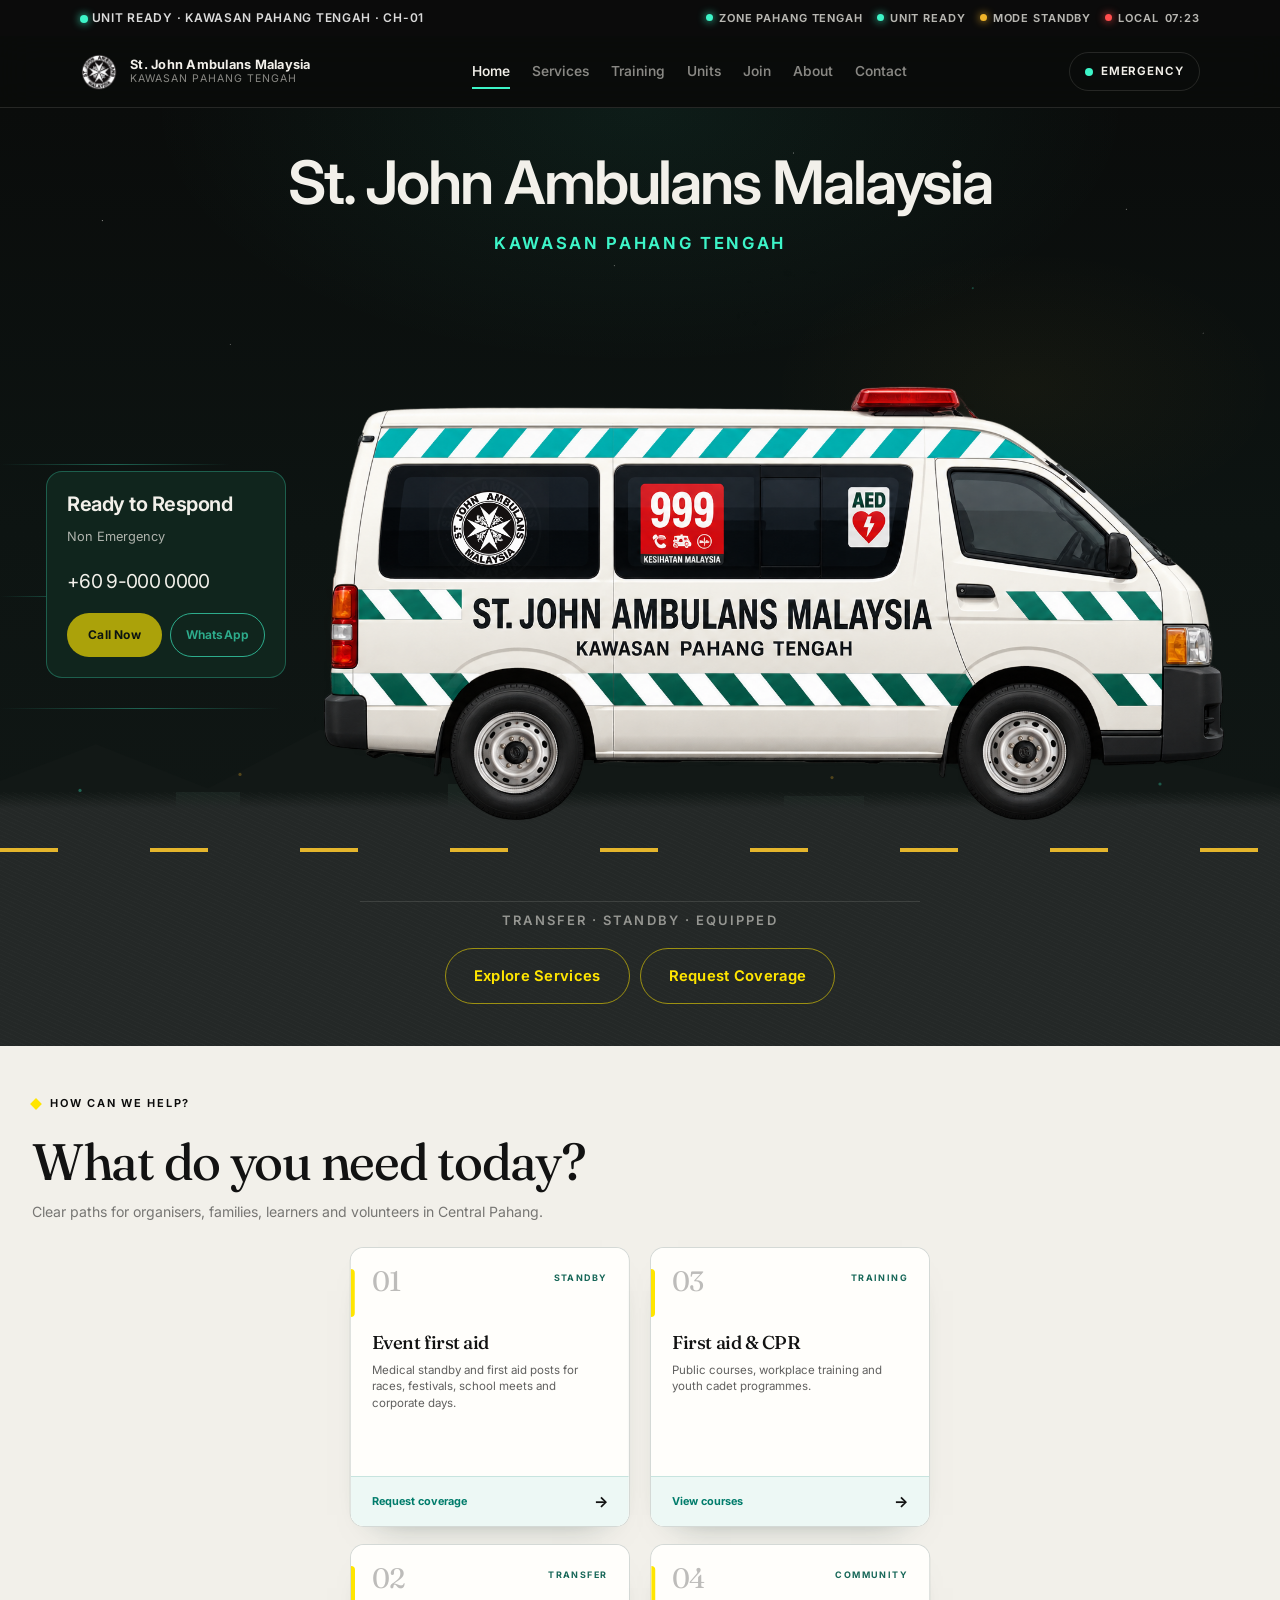
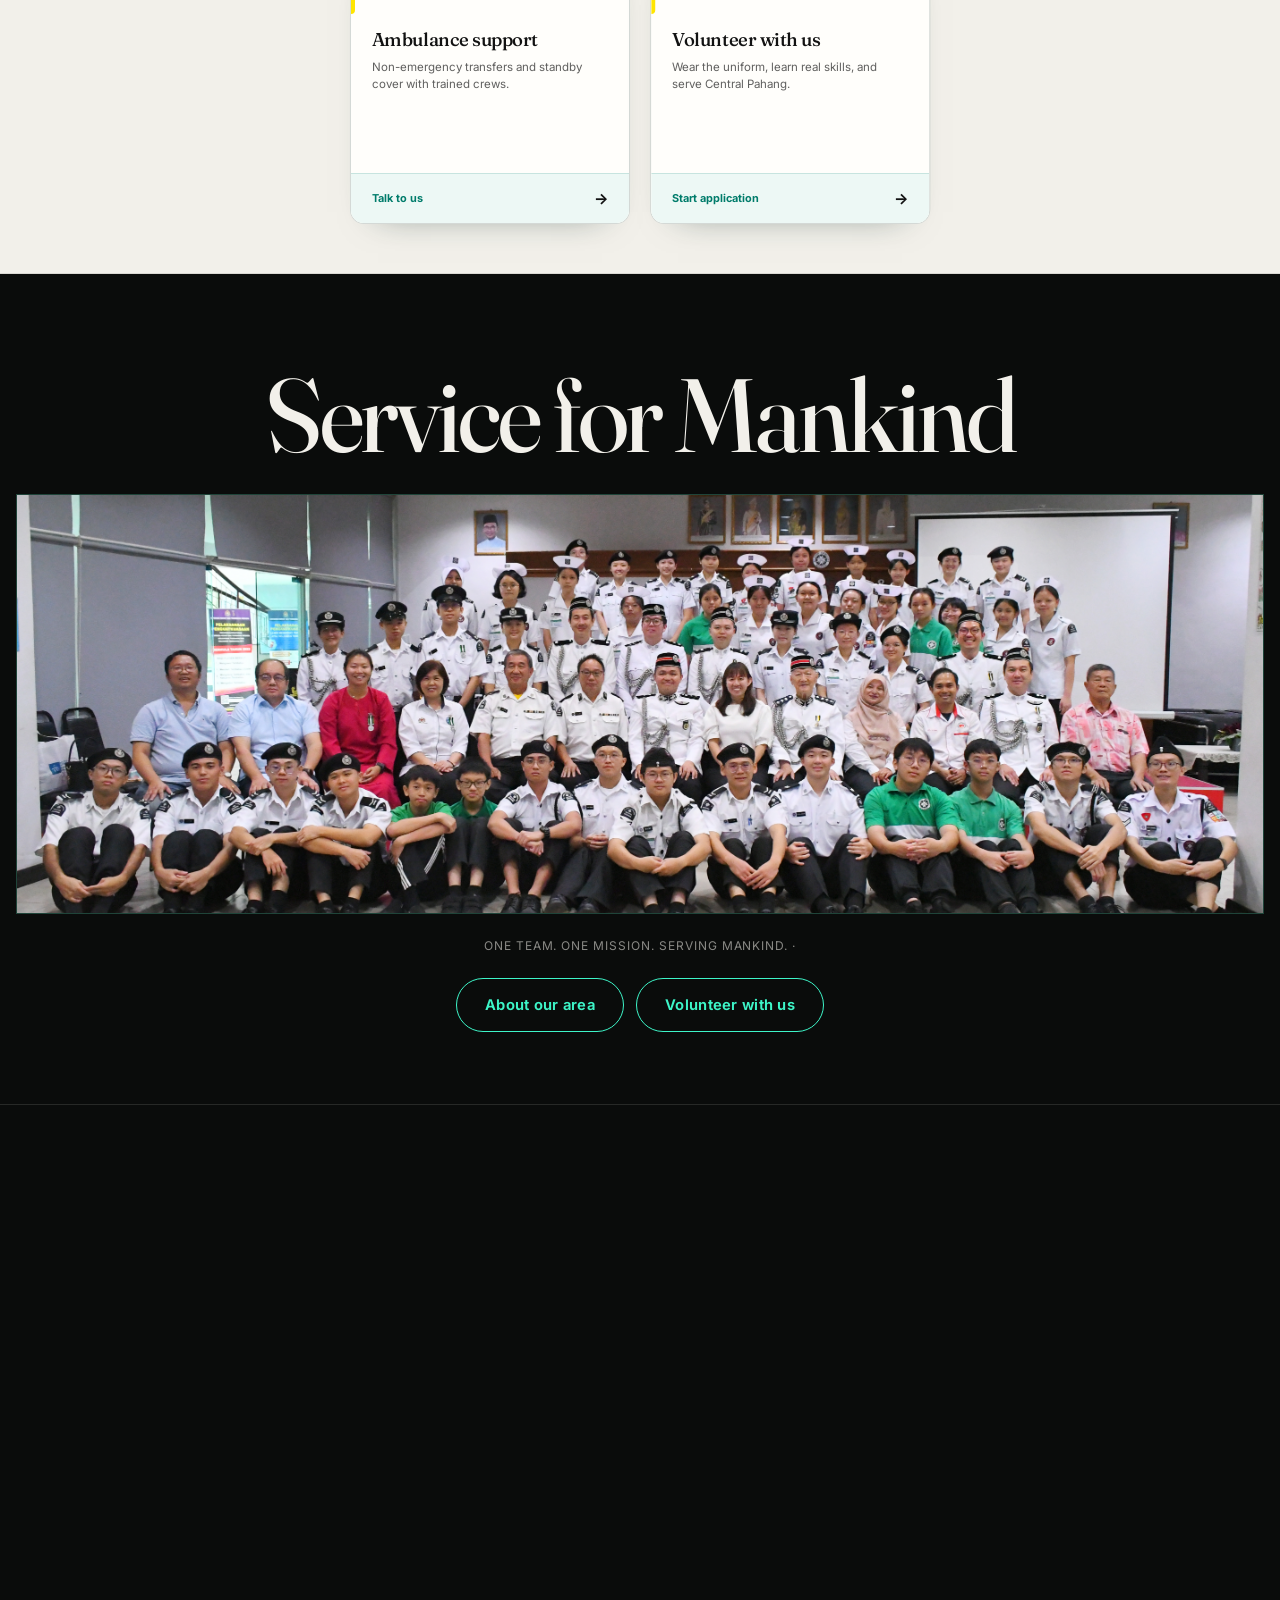
==== commit 9745f2bb: "Cluster help cards and add dark hover state" ====
--- a/index.html
+++ b/index.html
@@ -8,7 +8,7 @@
   <link rel="preconnect" href="https://fonts.googleapis.com" />
   <link rel="preconnect" href="https://fonts.gstatic.com" crossorigin />
   <link href="https://fonts.googleapis.com/css2?family=Fraunces:ital,opsz,wght@0,9..144,400;0,9..144,500;1,9..144,400;1,9..144,500&family=Inter:wght@400;500;600;650;700&display=swap" rel="stylesheet" />
-  <link rel="stylesheet" href="styles.css?v=help-action-1" />
+  <link rel="stylesheet" href="styles.css?v=help-cluster-dark-1" />
 </head>
 <body class="theme-night">
   <div class="utility-bar">
@@ -444,6 +444,6 @@
       
   </footer>
 
-  <script src="main.js?v=help-action-1"></script>
+  <script src="main.js?v=help-cluster-dark-1"></script>
 </body>
 </html>
--- a/styles.css
+++ b/styles.css
@@ -2987,9 +2987,10 @@
   z-index: 1;
   transition:
     width 340ms var(--ease),
-    transform 240ms ease,
-    border-color 220ms ease,
-    box-shadow 260ms ease;
+    transform 350ms var(--ease),
+    border-color 350ms ease,
+    box-shadow 350ms ease,
+    background-color 350ms ease;
 }
 
 .help-card__body {
@@ -3005,7 +3006,8 @@
   transform: none !important;
   transition:
     flex-basis 340ms var(--ease),
-    padding 340ms var(--ease);
+    padding 340ms var(--ease),
+    background-color 350ms ease;
 }
 
 .help-card__body::after {
@@ -3036,6 +3038,7 @@
   font-weight: 400;
   letter-spacing: -0.04em;
   line-height: 0.9;
+  transition: color 350ms ease;
 }
 
 .help-card__status {
@@ -3049,6 +3052,7 @@
   margin-top: 5px;
   padding: 0;
   text-transform: uppercase;
+  transition: color 350ms ease;
 }
 
 .help-card__copy {
@@ -3067,6 +3071,7 @@
   line-height: 1.08;
   margin: 0 0 9px;
   text-transform: none;
+  transition: color 350ms ease;
 }
 
 .help-card__copy p {
@@ -3075,6 +3080,7 @@
   line-height: 1.45 !important;
   margin: 0;
   padding: 0;
+  transition: color 350ms ease;
 }
 
 .help-card__go {
@@ -3096,7 +3102,7 @@
 .help-card__arrow {
   color: var(--ink);
   font-size: 0.95rem;
-  transition: transform 220ms ease;
+  transition: color 350ms ease, transform 220ms ease;
 }
 
 .help-card__media {
@@ -3127,6 +3133,7 @@
 .help-card:hover,
 .help-card:focus-visible,
 .help-card.is-expanded {
+  background: #101916 !important;
   border-color: rgba(0, 124, 107, 0.58) !important;
   box-shadow: 0 24px 52px -28px rgba(15, 45, 38, 0.55);
   outline: none;
@@ -3155,7 +3162,44 @@
 
 .help-card:hover .help-card__go,
 .help-card:focus-visible .help-card__go,
-.help-card.is-expanded .help-card__go { background: #e2f3ee !important; }
+.help-card.is-expanded .help-card__go {
+  background: #172822 !important;
+  border-top-color: rgba(98, 222, 198, 0.22);
+  color: #62dec6 !important;
+}
+
+.help-card:hover .help-card__body,
+.help-card:focus-visible .help-card__body,
+.help-card.is-expanded .help-card__body {
+  background: #101916 !important;
+}
+
+.help-card:hover .help-card__number,
+.help-card:focus-visible .help-card__number,
+.help-card.is-expanded .help-card__number {
+  color: rgba(255, 253, 245, 0.58);
+}
+
+.help-card:hover .help-card__status,
+.help-card:focus-visible .help-card__status,
+.help-card.is-expanded .help-card__status,
+.help-card:hover .help-card__arrow,
+.help-card:focus-visible .help-card__arrow,
+.help-card.is-expanded .help-card__arrow {
+  color: #62dec6;
+}
+
+.help-card:hover .help-card__copy h3,
+.help-card:focus-visible .help-card__copy h3,
+.help-card.is-expanded .help-card__copy h3 {
+  color: #fffdf5 !important;
+}
+
+.help-card:hover .help-card__copy p,
+.help-card:focus-visible .help-card__copy p,
+.help-card.is-expanded .help-card__copy p {
+  color: rgba(237, 244, 241, 0.78) !important;
+}
 
 .help-card--photo-right:hover .help-card__topline,
 .help-card--photo-right:hover .help-card__copy,
@@ -3192,6 +3236,7 @@
     );
     --help-column-gap: clamp(20px, 1.6vw, 32px);
     --help-expanded-size: calc((100cqw - var(--help-column-gap)) / 2);
+    --help-rest-shift: calc(var(--help-expanded-size) - var(--help-card-size));
     column-gap: var(--help-column-gap);
     container-type: inline-size;
     grid-template-columns:
@@ -3217,9 +3262,15 @@
   .help-card--photo-right { left: 0; right: auto; }
   .help-card--photo-left { left: auto; right: 0; }
 
-  .help-card:hover,
-  .help-card:focus-visible,
-  .help-card.is-expanded {
+  /* Keep the four-track expansion geometry, but cluster the resting cards
+     into a central 2x2. Only the active card returns to its expansion edge. */
+  .help-slot--a .help-card { transform: translateX(var(--help-rest-shift)); }
+  .help-slot--d .help-card { transform: translateX(calc(0px - var(--help-rest-shift))); }
+
+  .help-slot .help-card:hover,
+  .help-slot .help-card:focus-visible,
+  .help-slot .help-card.is-expanded {
+    transform: translateX(0) translateY(-2px);
     width: var(--help-expanded-size);
     z-index: 20;
   }
@@ -3366,6 +3417,13 @@
 @media (prefers-reduced-motion: reduce) {
   .help-card,
   .help-card__body,
+  .help-card__topline,
+  .help-card__number,
+  .help-card__status,
+  .help-card__copy,
+  .help-card__copy h3,
+  .help-card__copy p,
+  .help-card__go,
   .help-card__media,
   .help-card__arrow {
     transition: none !important;
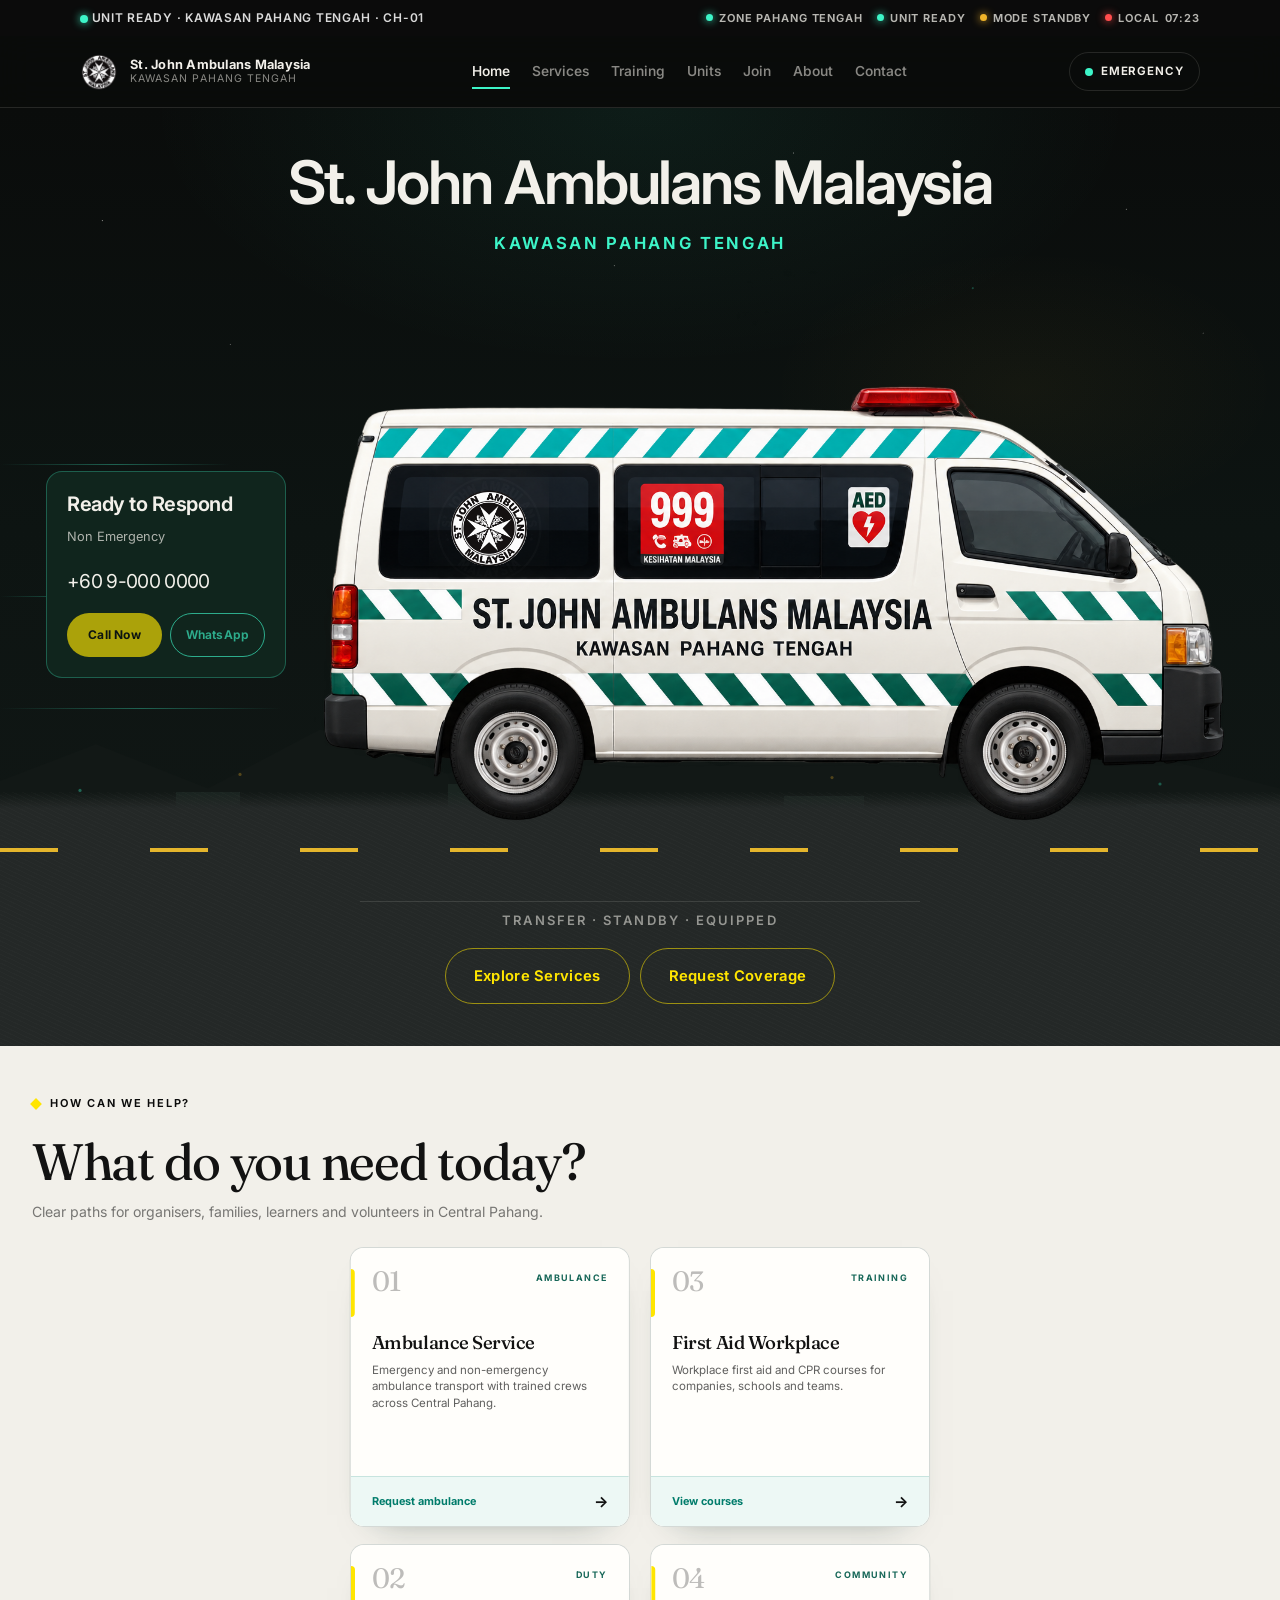
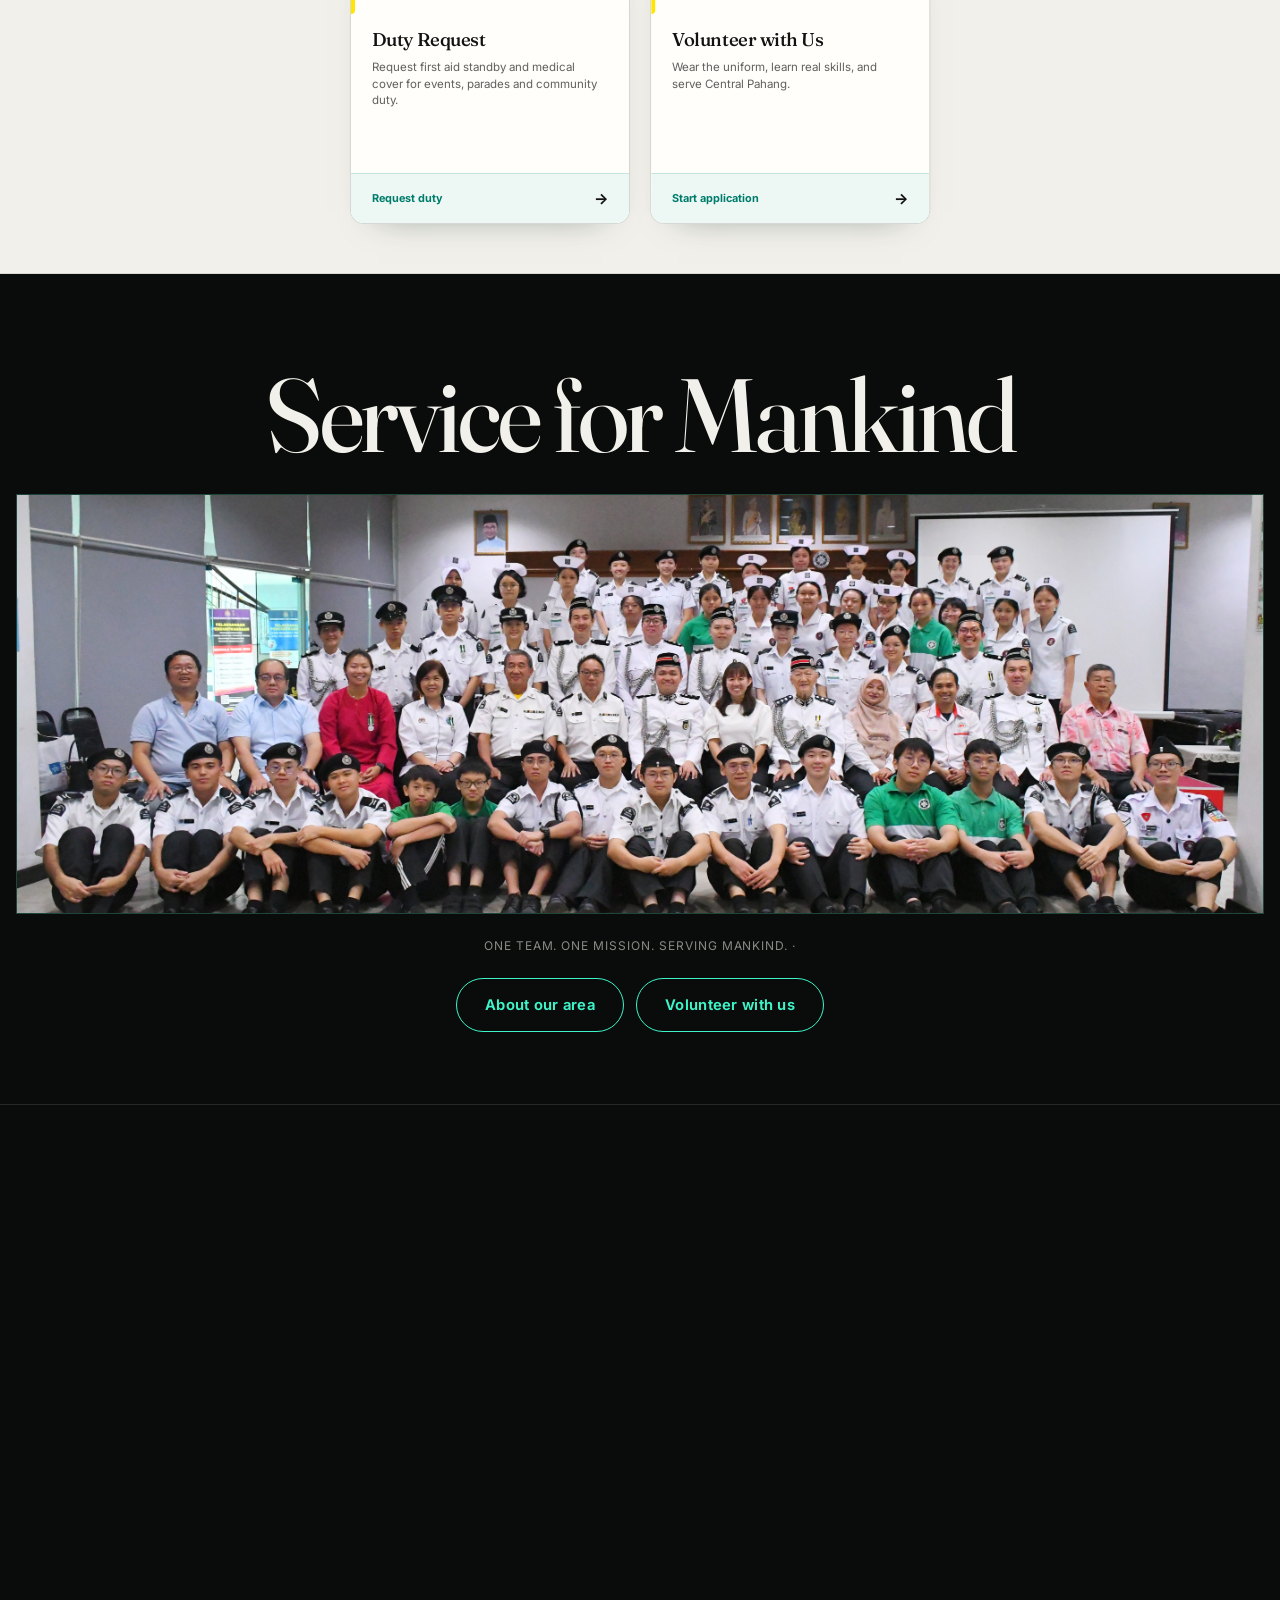
==== commit 409a8cf5: "Correct service names: Ambulance Service, Duty Request, First Aid Workplace, Volunteer with Us" ====
--- a/index.html
+++ b/index.html
@@ -211,13 +211,13 @@
               <div class="help-card__body">
                 <div class="help-card__topline">
                   <span class="help-card__number">01</span>
-                  <span class="help-card__status">Standby</span>
+                  <span class="help-card__status">Ambulance</span>
                 </div>
                 <div class="help-card__copy">
-                  <h3>Event first aid</h3>
-                  <p>Medical standby and first aid posts for races, festivals, school meets and corporate days.</p>
-                </div>
-                <span class="help-card__go"><span>Request coverage</span><span class="help-card__arrow" aria-hidden="true">→</span></span>
+                  <h3>Ambulance Service</h3>
+                  <p>Emergency and non-emergency ambulance transport with trained crews across Central Pahang.</p>
+                </div>
+                <span class="help-card__go"><span>Request ambulance</span><span class="help-card__arrow" aria-hidden="true">→</span></span>
               </div>
               <div class="help-card__media" aria-hidden="true">
                 <img src="assets/team-photo.jpg" alt="" loading="lazy" decoding="async">
@@ -232,13 +232,13 @@
               <div class="help-card__body">
                 <div class="help-card__topline">
                   <span class="help-card__number">02</span>
-                  <span class="help-card__status">Transfer</span>
+                  <span class="help-card__status">Duty</span>
                 </div>
                 <div class="help-card__copy">
-                  <h3>Ambulance support</h3>
-                  <p>Non-emergency transfers and standby cover with trained crews.</p>
-                </div>
-                <span class="help-card__go"><span>Talk to us</span><span class="help-card__arrow" aria-hidden="true">→</span></span>
+                  <h3>Duty Request</h3>
+                  <p>Request first aid standby and medical cover for events, parades and community duty.</p>
+                </div>
+                <span class="help-card__go"><span>Request duty</span><span class="help-card__arrow" aria-hidden="true">→</span></span>
               </div>
             </a>
           </div>
@@ -250,8 +250,8 @@
                   <span class="help-card__status">Training</span>
                 </div>
                 <div class="help-card__copy">
-                  <h3>First aid &amp; CPR</h3>
-                  <p>Public courses, workplace training and youth cadet programmes.</p>
+                  <h3>First Aid Workplace</h3>
+                  <p>Workplace first aid and CPR courses for companies, schools and teams.</p>
                 </div>
                 <span class="help-card__go"><span>View courses</span><span class="help-card__arrow" aria-hidden="true">→</span></span>
               </div>
@@ -271,7 +271,7 @@
                   <span class="help-card__status">Community</span>
                 </div>
                 <div class="help-card__copy">
-                  <h3>Volunteer with us</h3>
+                  <h3>Volunteer with Us</h3>
                   <p>Wear the uniform, learn real skills, and serve Central Pahang.</p>
                 </div>
                 <span class="help-card__go"><span>Start application</span><span class="help-card__arrow" aria-hidden="true">→</span></span>
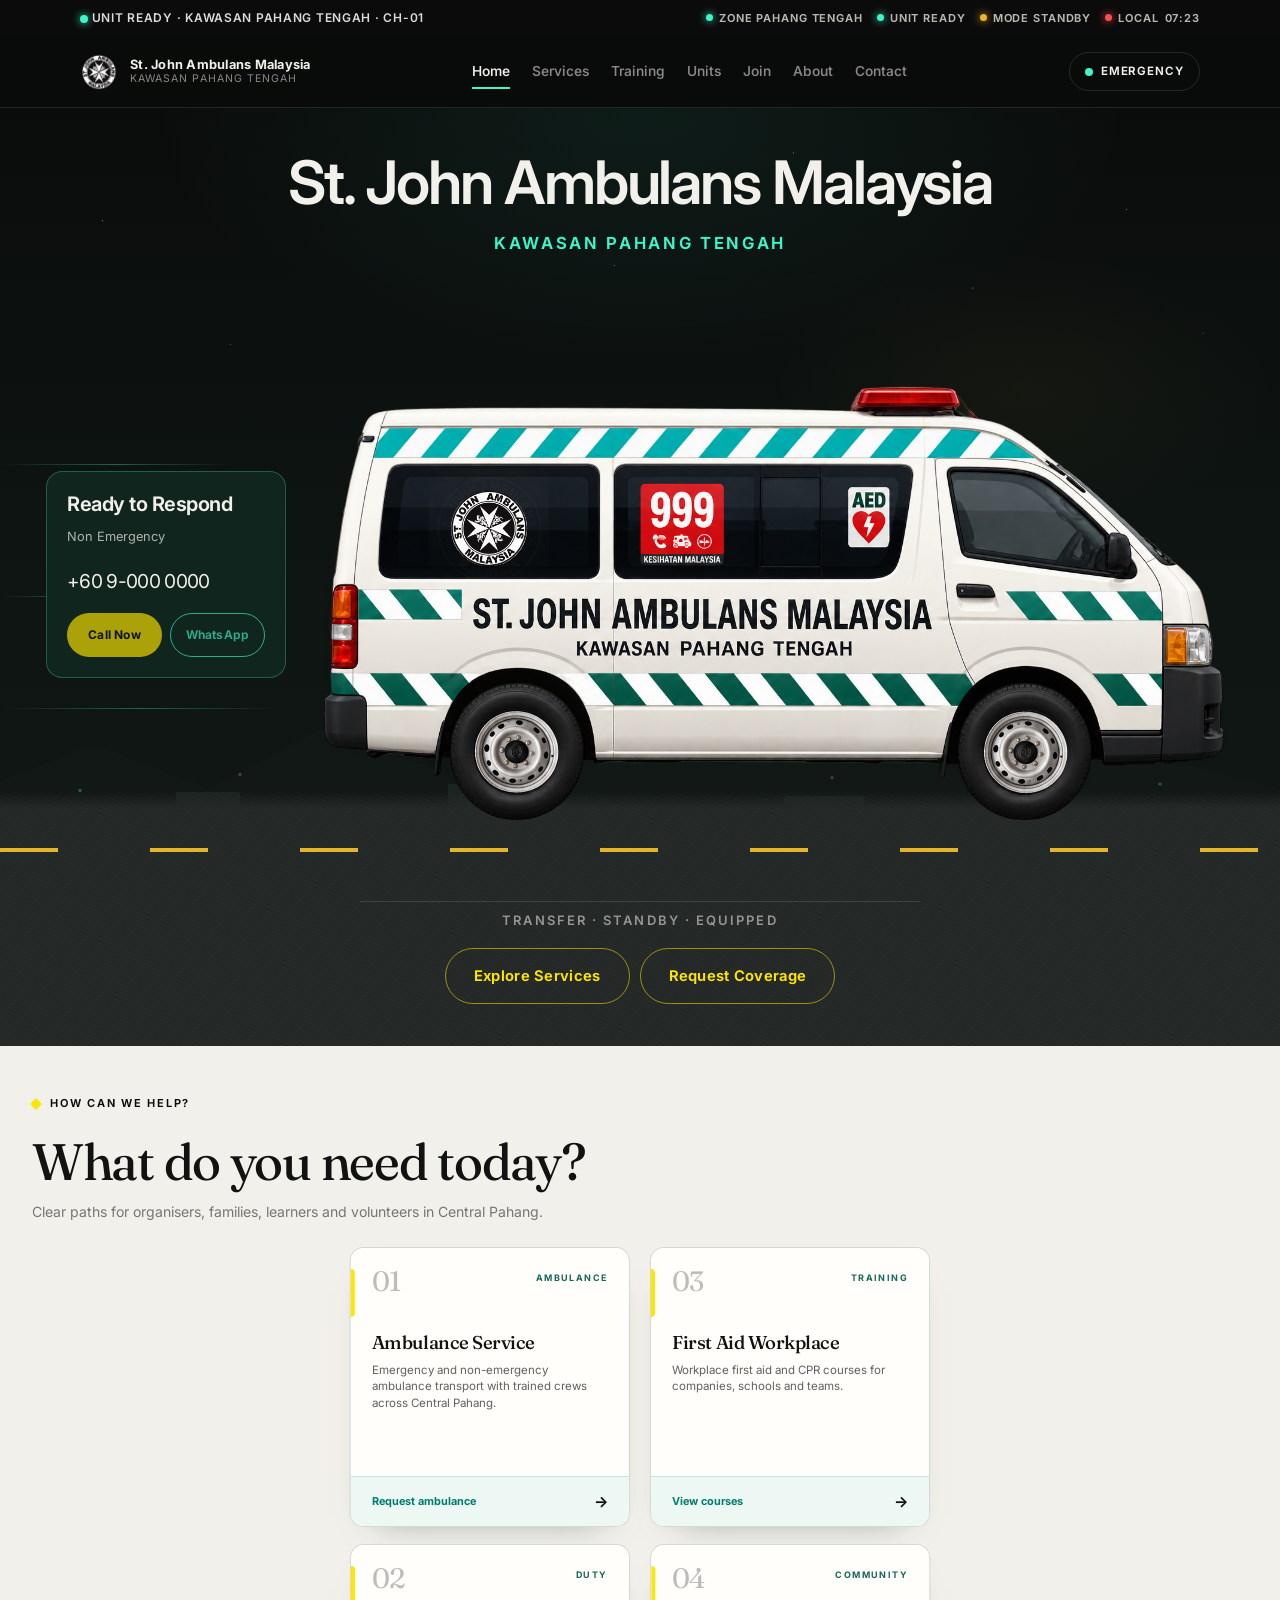
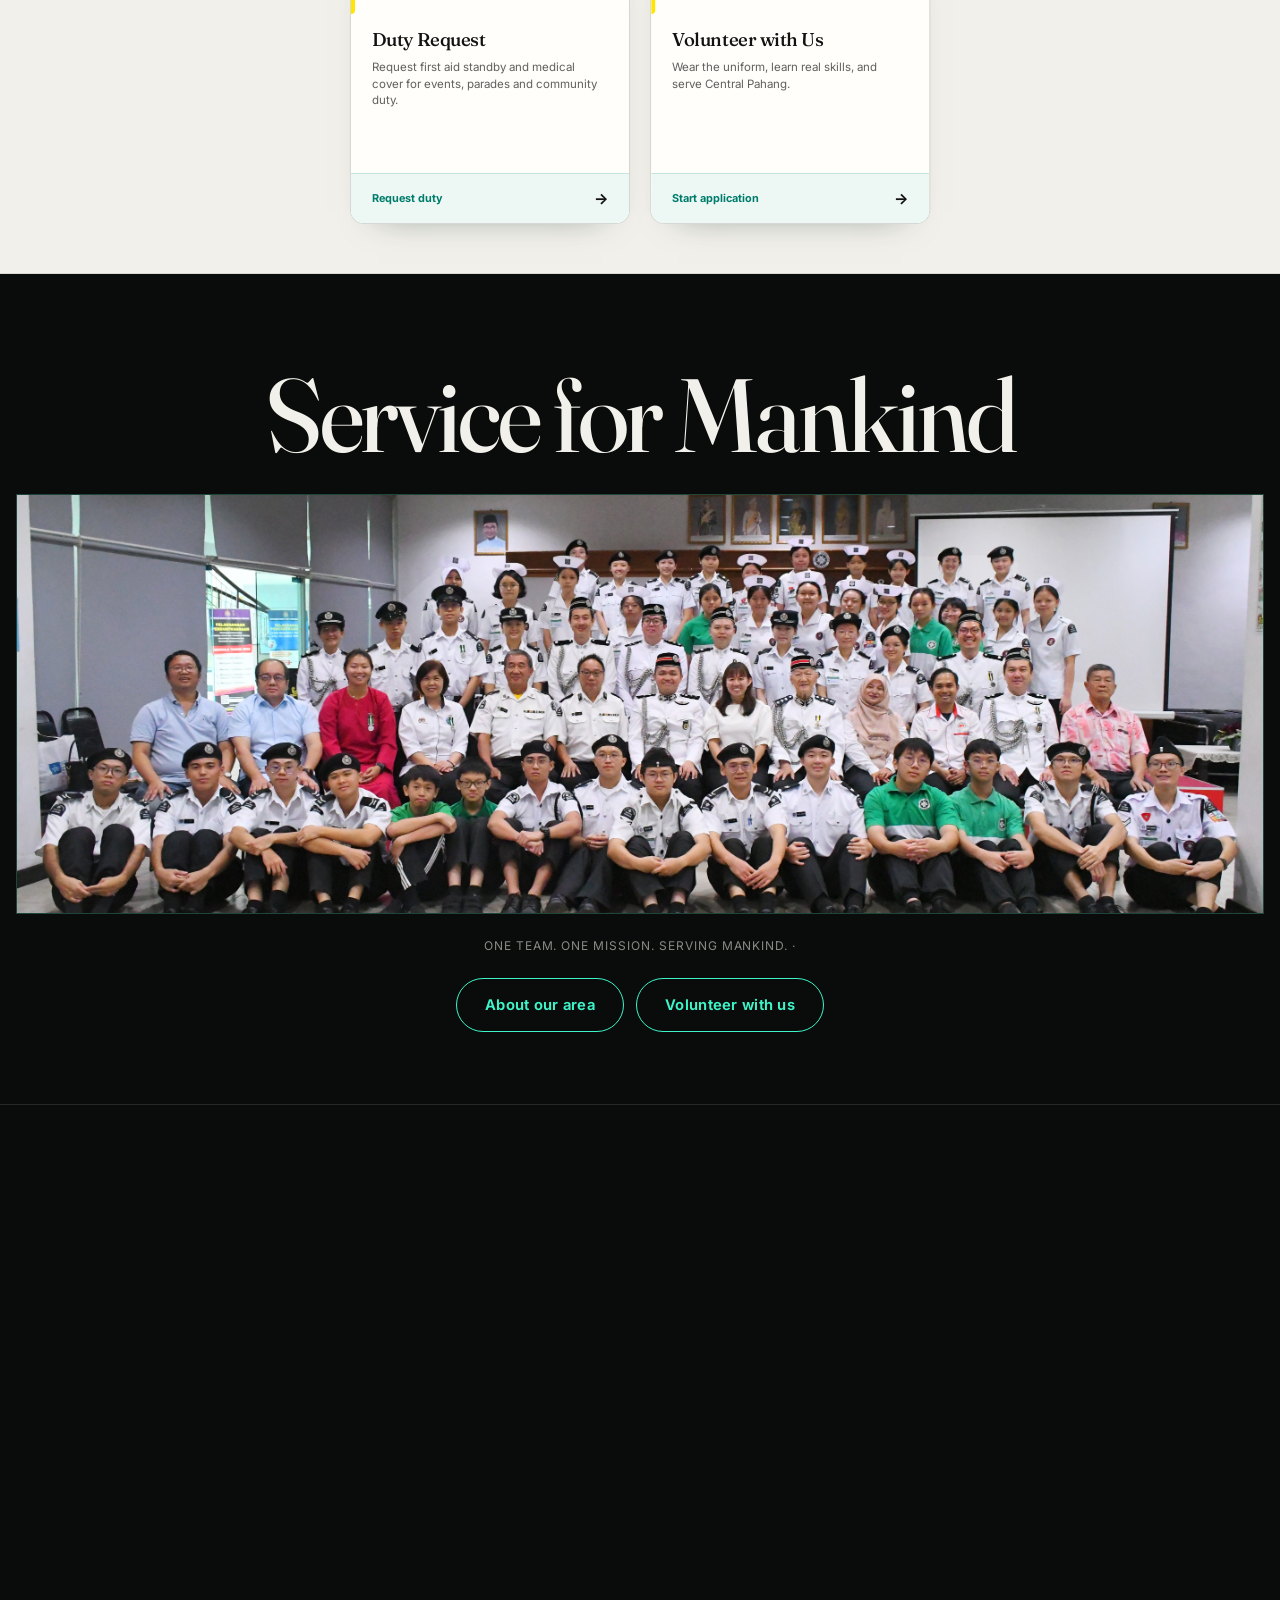
==== commit 5140bad3: "Wire real service photos into help cards" ====
--- a/index.html
+++ b/index.html
@@ -220,14 +220,14 @@
                 <span class="help-card__go"><span>Request ambulance</span><span class="help-card__arrow" aria-hidden="true">→</span></span>
               </div>
               <div class="help-card__media" aria-hidden="true">
-                <img src="assets/team-photo.jpg" alt="" loading="lazy" decoding="async">
+                <img src="assets/svc-ambulance.jpg" alt="" loading="lazy" decoding="async">
               </div>
             </a>
           </div>
           <div class="help-slot help-slot--b">
             <a class="help-card help-card--photo-left" href="services.html" aria-expanded="false" data-touch-preview>
               <div class="help-card__media" aria-hidden="true">
-                <img src="assets/ambulance-clean-side.png" alt="" loading="lazy" decoding="async">
+                <img src="assets/svc-duty.jpg" alt="" loading="lazy" decoding="async">
               </div>
               <div class="help-card__body">
                 <div class="help-card__topline">
@@ -256,14 +256,14 @@
                 <span class="help-card__go"><span>View courses</span><span class="help-card__arrow" aria-hidden="true">→</span></span>
               </div>
               <div class="help-card__media" aria-hidden="true">
-                <img src="assets/team-photo.jpg" alt="" loading="lazy" decoding="async">
+                <img src="assets/svc-workplace.jpg" alt="" loading="lazy" decoding="async">
               </div>
             </a>
           </div>
           <div class="help-slot help-slot--d">
             <a class="help-card help-card--photo-left" href="join.html" aria-expanded="false" data-touch-preview>
               <div class="help-card__media" aria-hidden="true">
-                <img src="assets/team-photo.jpg" alt="" loading="lazy" decoding="async">
+                <img src="assets/svc-volunteer.jpg" alt="" loading="lazy" decoding="async">
               </div>
               <div class="help-card__body">
                 <div class="help-card__topline">
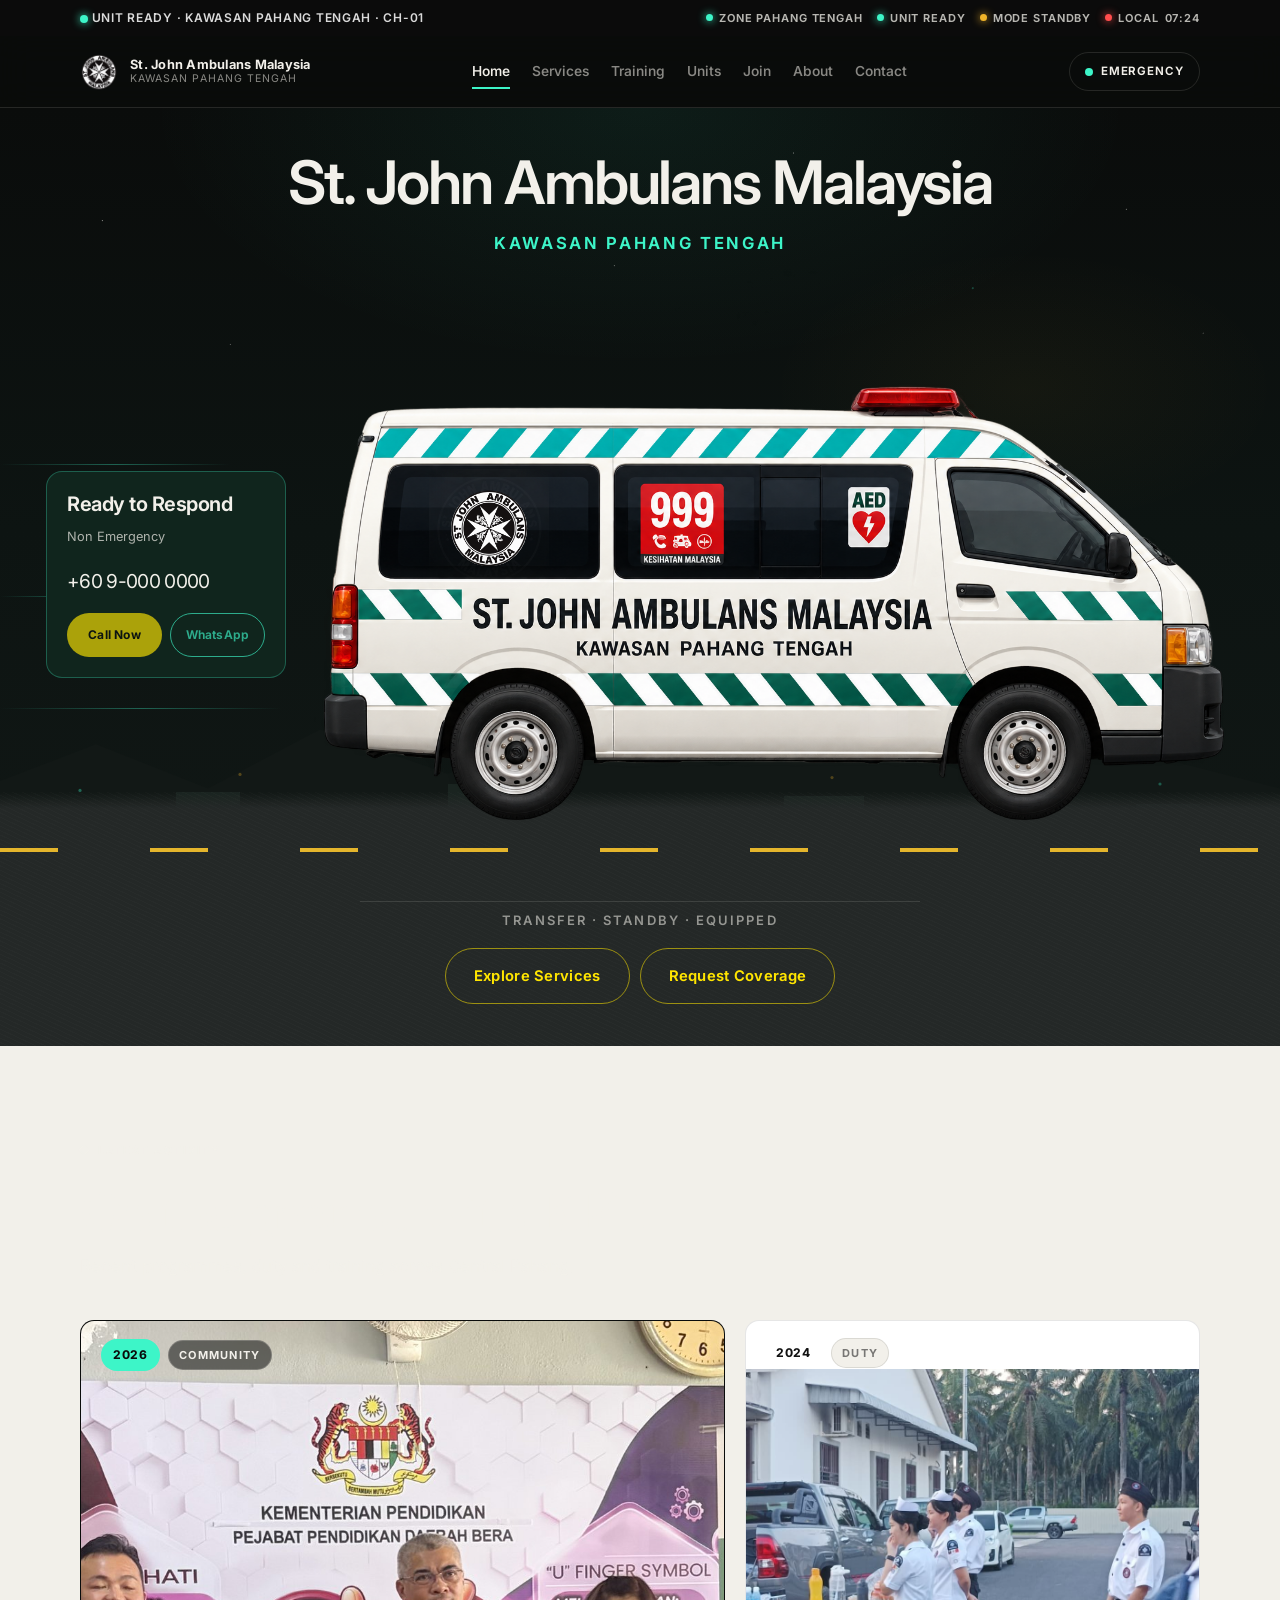
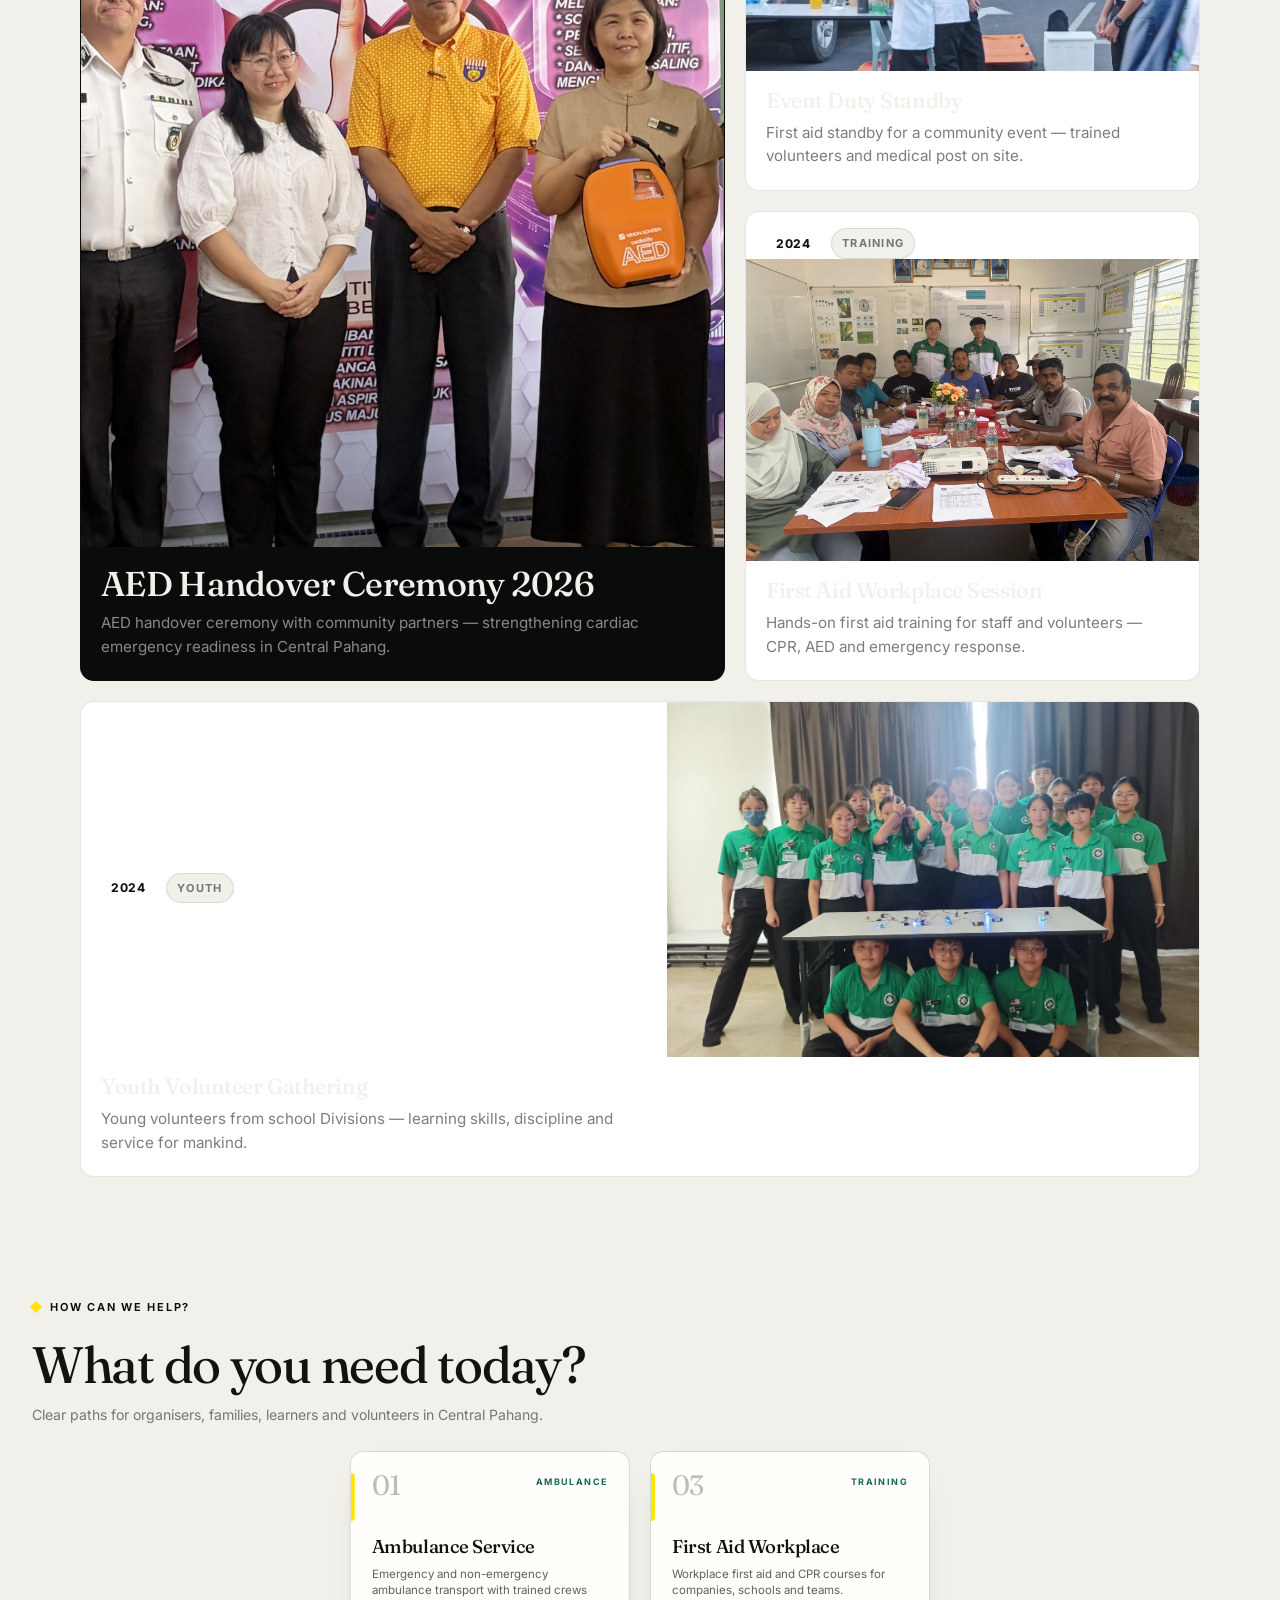
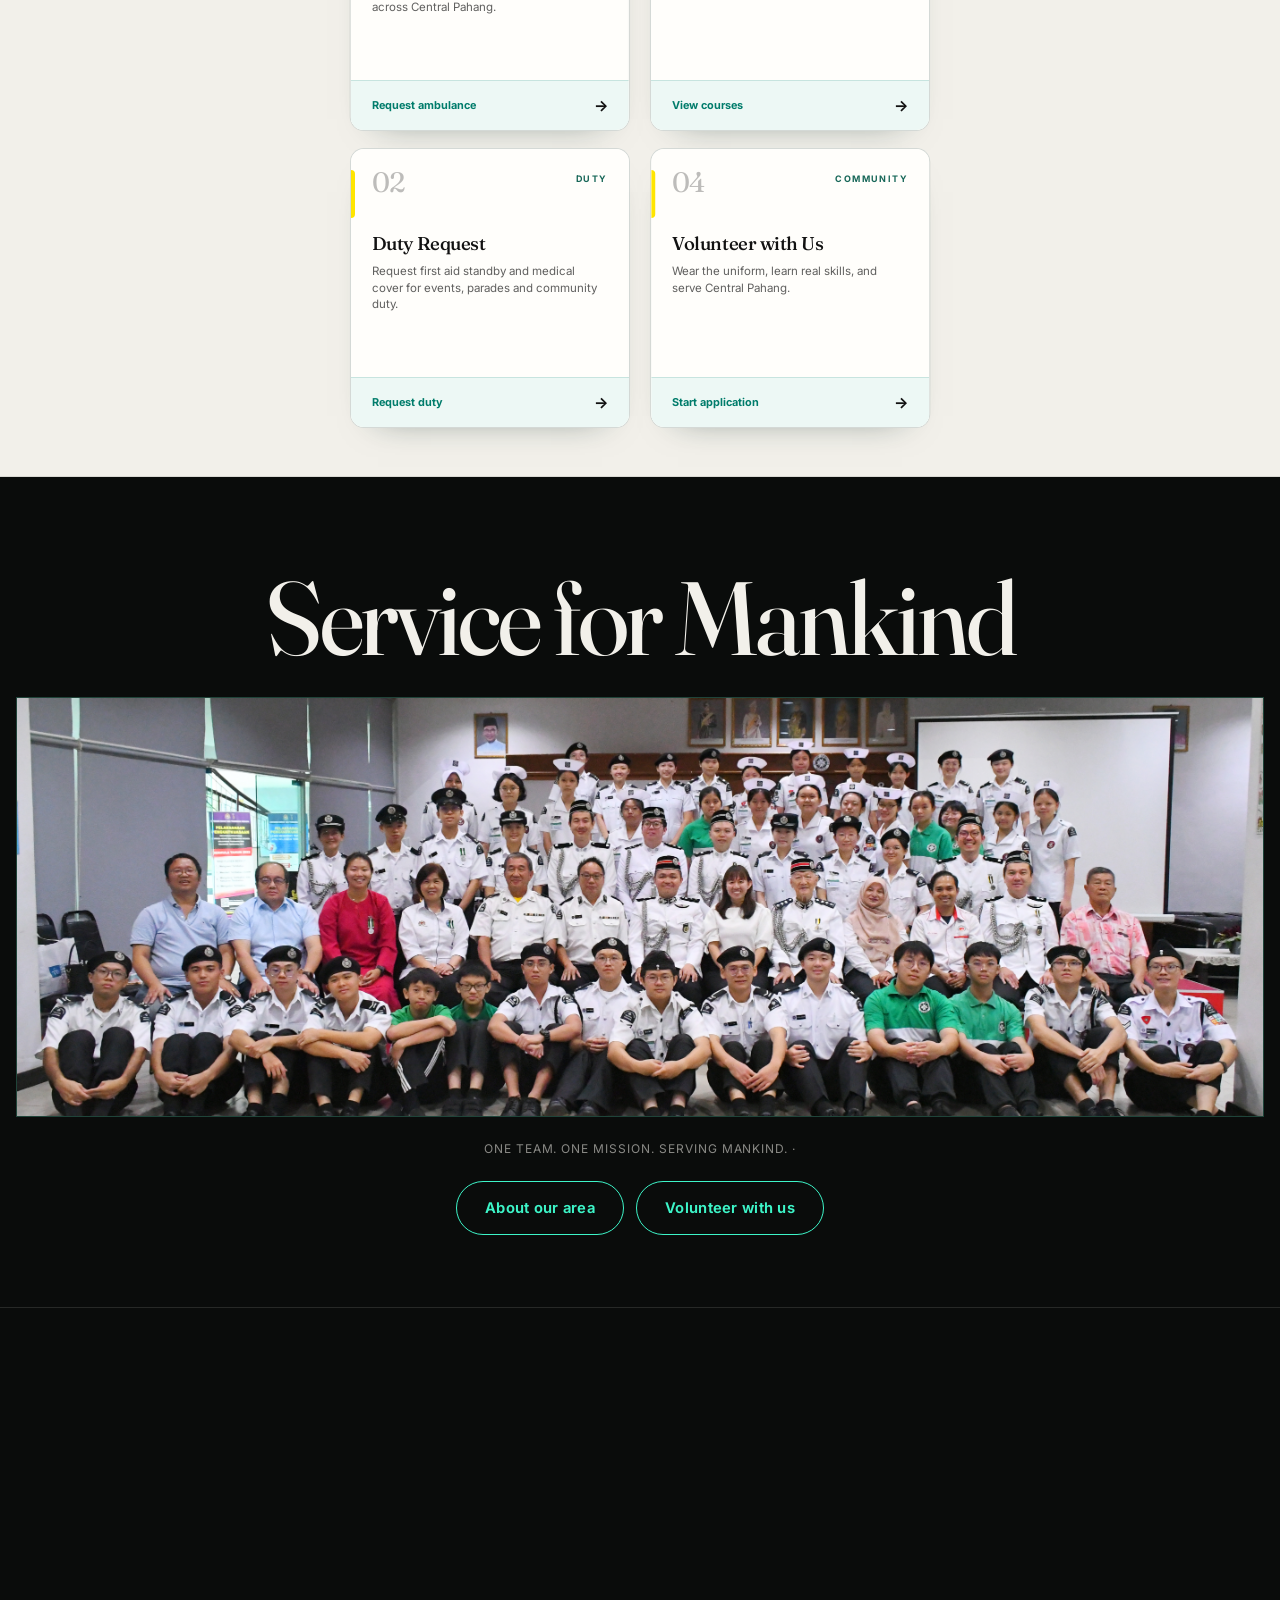
==== commit aea87dbb: "Add Latest Activity section with AED Handover 2026 featured" ====
--- a/index.html
+++ b/index.html
@@ -198,6 +198,83 @@
     <!-- Dispatch status (visible strip) -->
     
 
+    
+    <!-- ===== Latest Activity ===== -->
+    <section class="latest-activity" id="activity" aria-label="Latest activity">
+      <div class="wrap">
+        <div class="latest-activity__head reveal">
+          <p class="label label--volt">Latest Activity</p>
+          <h2>On the ground with KPT.</h2>
+          <p class="muted">Recent programmes, duty and training across Central Pahang.</p>
+        </div>
+
+        <div class="act-grid">
+          <!-- 1 (newest) -->
+          <article class="act-card act-card--hero reveal">
+            <div class="act-card__meta">
+              <span class="act-card__pill">2026</span>
+              <span class="act-card__chip">Community</span>
+            </div>
+            <div class="act-card__media">
+              <img src="assets/act-aed-2026.jpg" width="1600" height="1200" alt="AED handover ceremony with St John volunteers" loading="lazy" decoding="async">
+            </div>
+            <div class="act-card__body">
+              <h3>AED Handover Ceremony 2026</h3>
+              <p>AED handover ceremony with community partners — strengthening cardiac emergency readiness in Central Pahang.</p>
+            </div>
+          </article>
+
+          <!-- 2 -->
+          <article class="act-card act-card--sm reveal">
+            <div class="act-card__meta">
+              <span class="act-card__pill">2024</span>
+              <span class="act-card__chip">Duty</span>
+            </div>
+            <div class="act-card__media">
+              <img src="assets/svc-duty.jpg" width="1000" height="748" alt="Event duty standby" loading="lazy" decoding="async">
+            </div>
+            <div class="act-card__body">
+              <h3>Event Duty Standby</h3>
+              <!-- TODO: official activity title / date -->
+              <p>First aid standby for a community event — trained volunteers and medical post on site.</p>
+            </div>
+          </article>
+
+          <!-- 3 -->
+          <article class="act-card act-card--sm reveal">
+            <div class="act-card__meta">
+              <span class="act-card__pill">2024</span>
+              <span class="act-card__chip">Training</span>
+            </div>
+            <div class="act-card__media">
+              <img src="assets/svc-workplace.jpg" width="1600" height="1200" alt="First aid workplace training" loading="lazy" decoding="async">
+            </div>
+            <div class="act-card__body">
+              <h3>First Aid Workplace Session</h3>
+              <!-- TODO -->
+              <p>Hands-on first aid training for staff and volunteers — CPR, AED and emergency response.</p>
+            </div>
+          </article>
+
+          <!-- 4 -->
+          <article class="act-card act-card--wide reveal">
+            <div class="act-card__meta">
+              <span class="act-card__pill">2024</span>
+              <span class="act-card__chip">Youth</span>
+            </div>
+            <div class="act-card__media">
+              <img src="assets/svc-volunteer.jpg" width="1280" height="957" alt="Youth volunteers in green uniform" loading="lazy" decoding="async">
+            </div>
+            <div class="act-card__body">
+              <h3>Youth Volunteer Gathering</h3>
+              <!-- TODO -->
+              <p>Young volunteers from school Divisions — learning skills, discipline and service for mankind.</p>
+            </div>
+          </article>
+        </div>
+      </div>
+    </section>
+
     <section class="help-band" id="help" aria-label="How can we help">
       <div class="wrap">
         <div class="section__head reveal">
--- a/styles.css
+++ b/styles.css
@@ -3429,3 +3429,161 @@
     transition: none !important;
   }
 }
+
+
+/* ===== Latest Activity (A: staggered cards) ===== */
+.latest-activity {
+  background: var(--paper);
+  padding: 88px 0 72px;
+}
+.latest-activity__head {
+  margin-bottom: 40px;
+  max-width: 36em;
+}
+.latest-activity__head h2 {
+  margin: 12px 0 10px;
+}
+.act-grid {
+  display: grid;
+  grid-template-columns: repeat(12, 1fr);
+  gap: 20px;
+}
+.act-card {
+  grid-column: span 6;
+  background: #fff;
+  border: 1px solid var(--line-light);
+  border-radius: 14px;
+  overflow: hidden;
+  display: flex;
+  flex-direction: column;
+}
+.act-card--hero {
+  grid-column: span 7;
+  grid-row: span 2;
+  background: var(--night);
+  border-color: transparent;
+  color: var(--paper);
+}
+.act-card--sm {
+  grid-column: span 5;
+}
+.act-card--wide {
+  grid-column: span 12;
+  display: grid;
+  grid-template-columns: 1.1fr 1fr;
+}
+.act-card--wide .act-card__media {
+  min-height: 220px;
+}
+.act-card--wide .act-card__body {
+  display: grid;
+  align-content: center;
+}
+.act-card__meta {
+  display: flex;
+  gap: 8px;
+  align-items: center;
+  padding: 16px 18px 0;
+}
+.act-card--hero .act-card__meta {
+  position: absolute;
+  z-index: 2;
+  padding: 18px 20px;
+}
+.act-card--hero {
+  position: relative;
+}
+.act-card__pill {
+  display: inline-flex;
+  padding: 6px 12px;
+  border-radius: 999px;
+  background: #fff;
+  color: var(--ink);
+  font-size: 12px;
+  font-weight: 750;
+  letter-spacing: 0.06em;
+}
+.act-card--hero .act-card__pill {
+  background: var(--voltage);
+  color: var(--night);
+}
+.act-card__chip {
+  font-size: 11px;
+  font-weight: 700;
+  letter-spacing: 0.12em;
+  text-transform: uppercase;
+  color: var(--quiet-light);
+  background: var(--paper);
+  border: 1px solid var(--line-light);
+  border-radius: 999px;
+  padding: 5px 10px;
+}
+.act-card--hero .act-card__chip {
+  color: var(--paper);
+  background: rgba(10, 12, 11, 0.55);
+  border-color: rgba(242, 240, 234, 0.2);
+  backdrop-filter: blur(6px);
+}
+.act-card__media {
+  aspect-ratio: 3 / 2;
+  overflow: hidden;
+  background: var(--mist-2, #e8ecea);
+}
+.act-card--hero .act-card__media {
+  aspect-ratio: auto;
+  flex: 1;
+  min-height: 280px;
+}
+.act-card__media img {
+  width: 100%;
+  height: 100%;
+  object-fit: cover;
+  display: block;
+  transition: transform 0.5s var(--ease);
+}
+.act-card:hover .act-card__media img {
+  transform: scale(1.03);
+}
+.act-card__body {
+  padding: 18px 20px 22px;
+  display: grid;
+  gap: 8px;
+}
+.act-card__body h3 {
+  font-family: var(--font-display);
+  font-size: 1.35rem;
+  font-weight: 500;
+  letter-spacing: -0.02em;
+}
+.act-card--hero .act-card__body h3 {
+  font-size: clamp(1.6rem, 3vw, 2.15rem);
+  color: var(--paper);
+}
+.act-card__body p {
+  margin: 0;
+  color: var(--quiet-light);
+  font-size: 0.95rem;
+  line-height: 1.55;
+}
+.act-card--hero .act-card__body p {
+  color: var(--quiet-dark);
+  max-width: 36em;
+}
+
+@media (max-width: 900px) {
+  .act-grid {
+    grid-template-columns: 1fr;
+    gap: 16px;
+  }
+  .act-card,
+  .act-card--hero,
+  .act-card--sm,
+  .act-card--wide {
+    grid-column: auto;
+    grid-row: auto;
+  }
+  .act-card--wide {
+    display: flex;
+    flex-direction: column;
+  }
+}
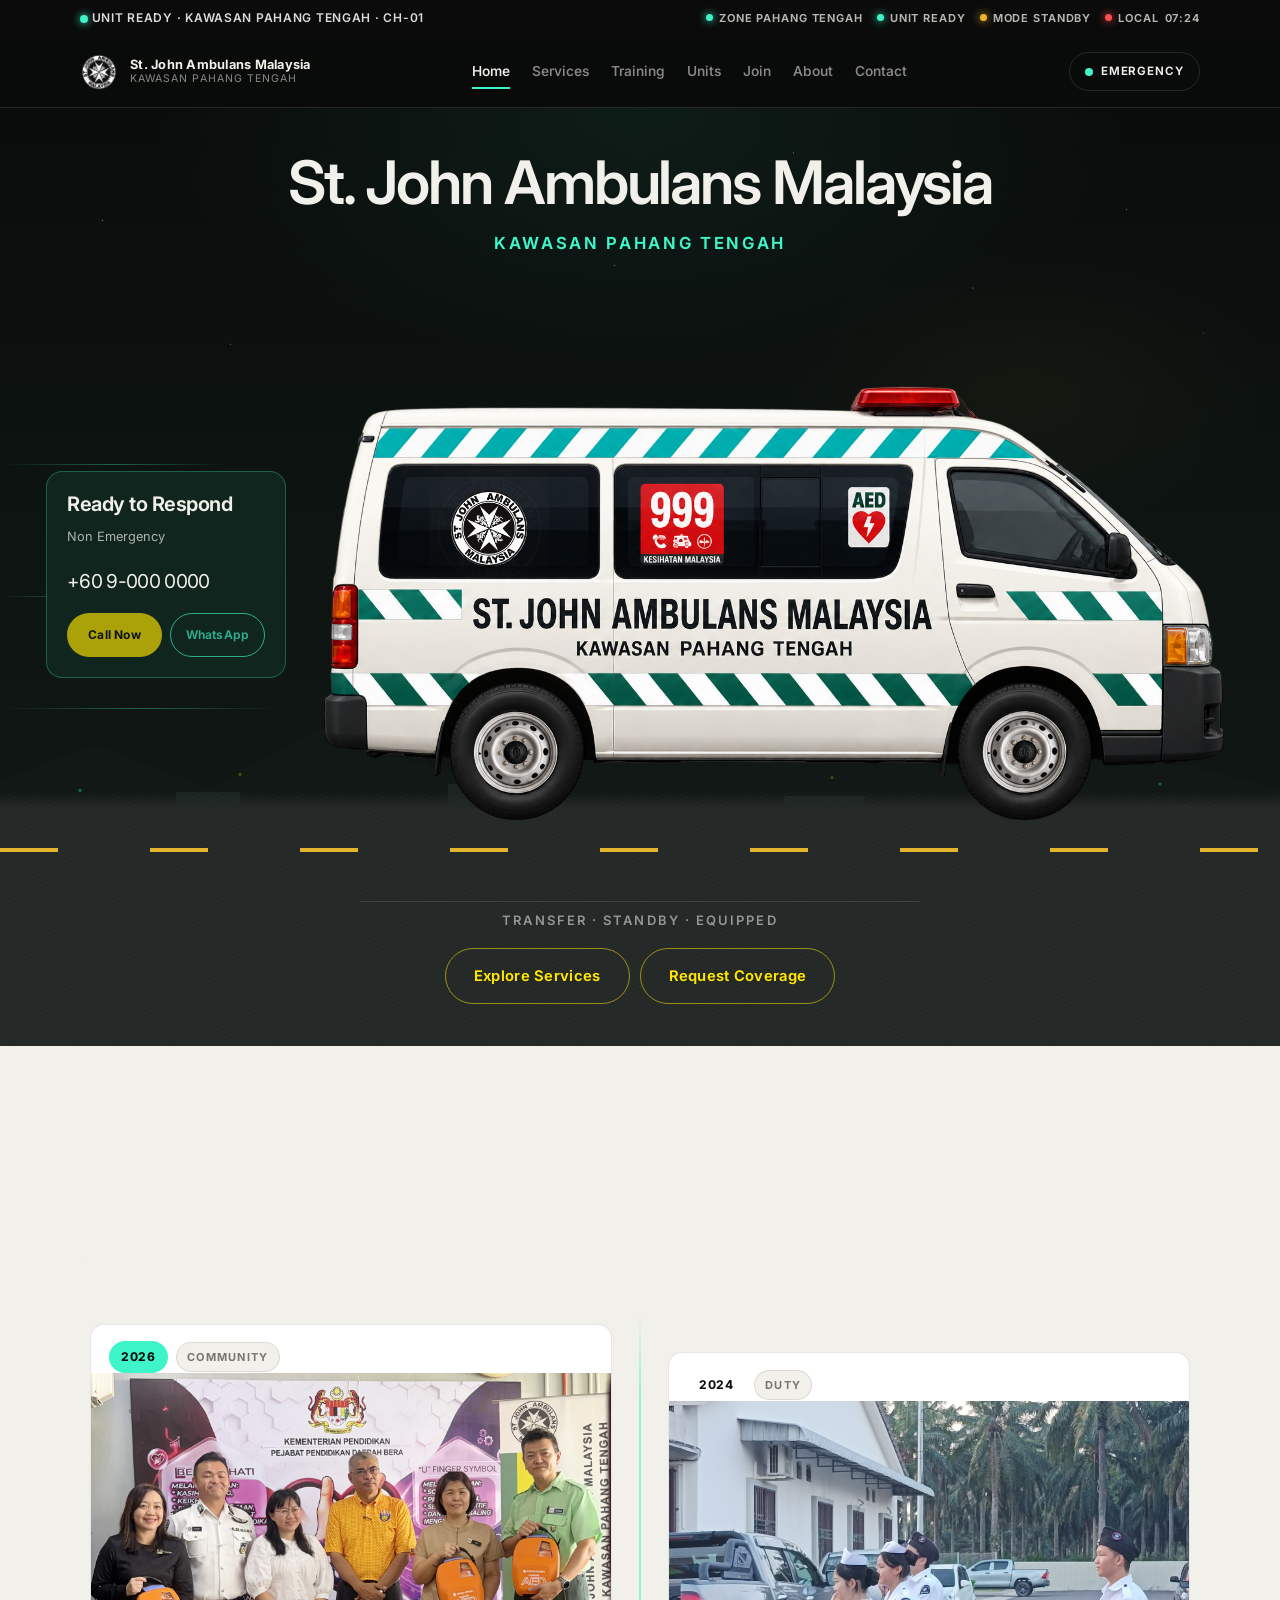
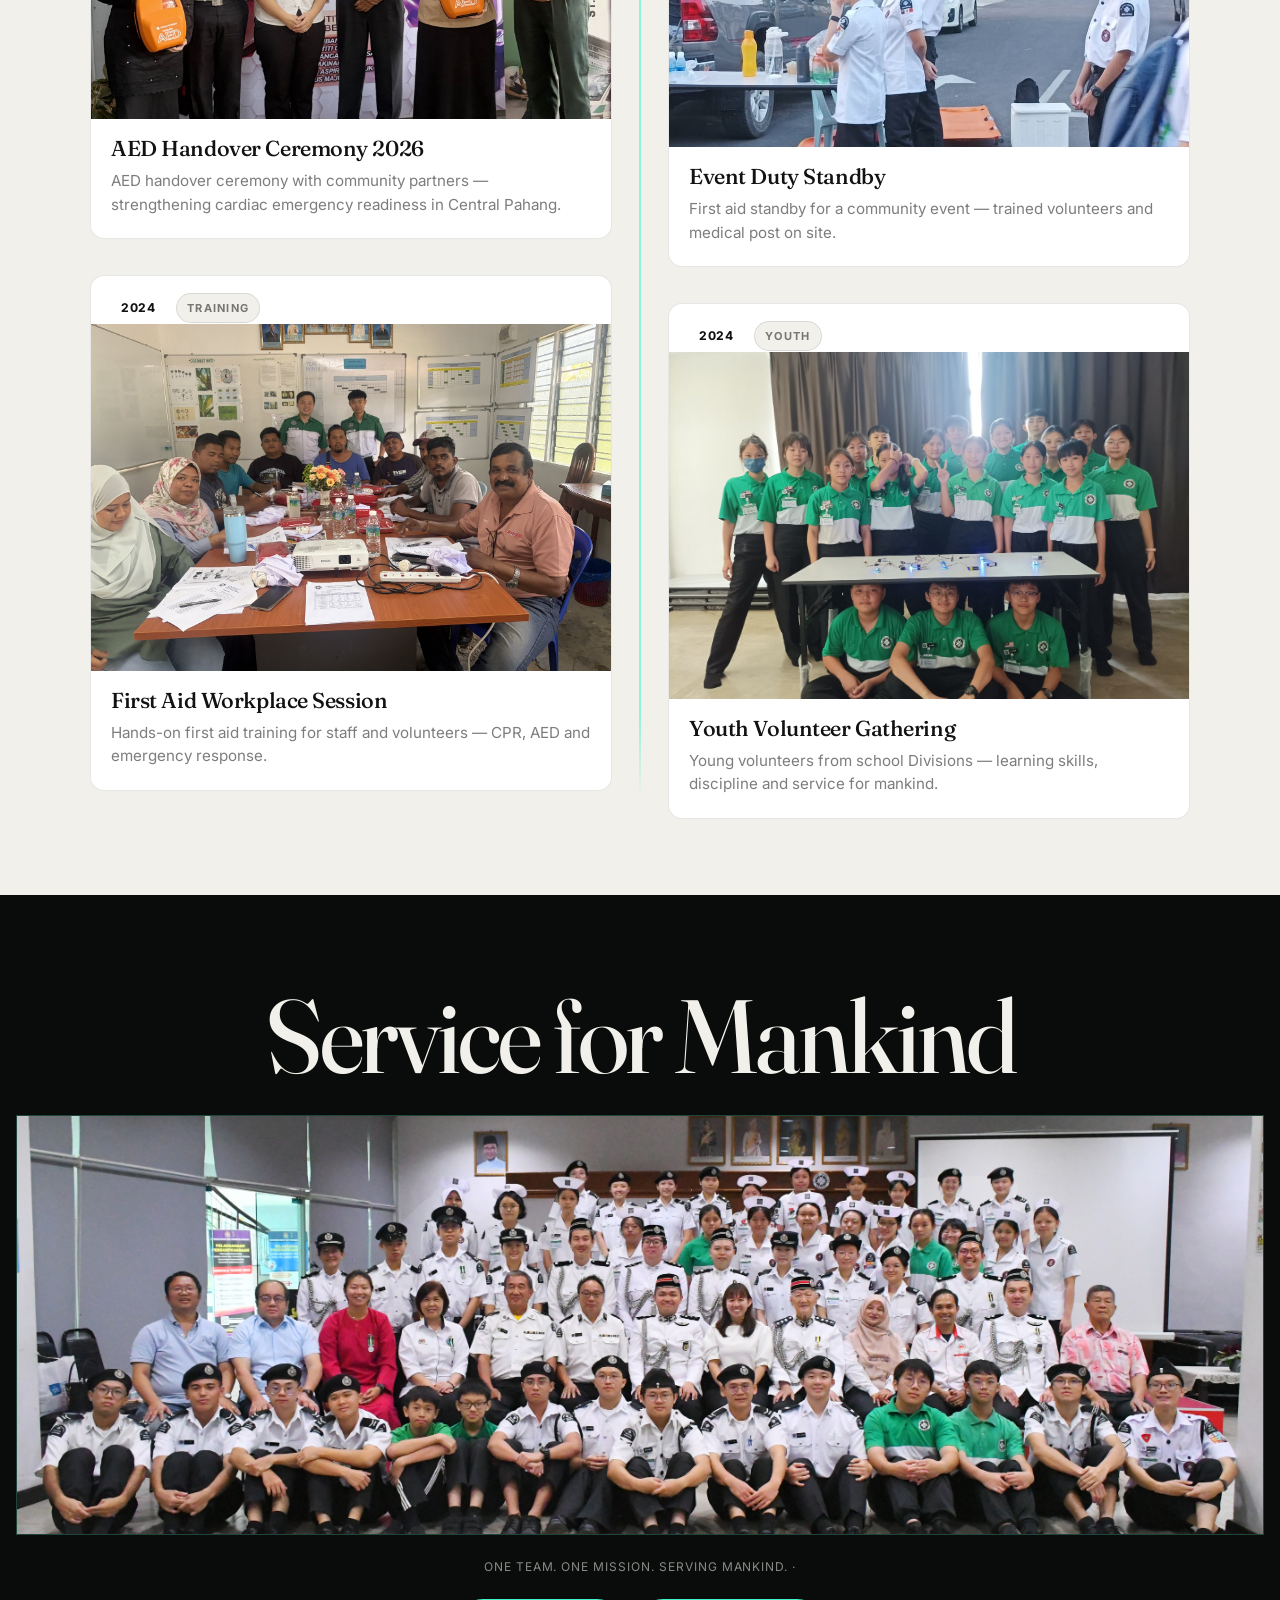
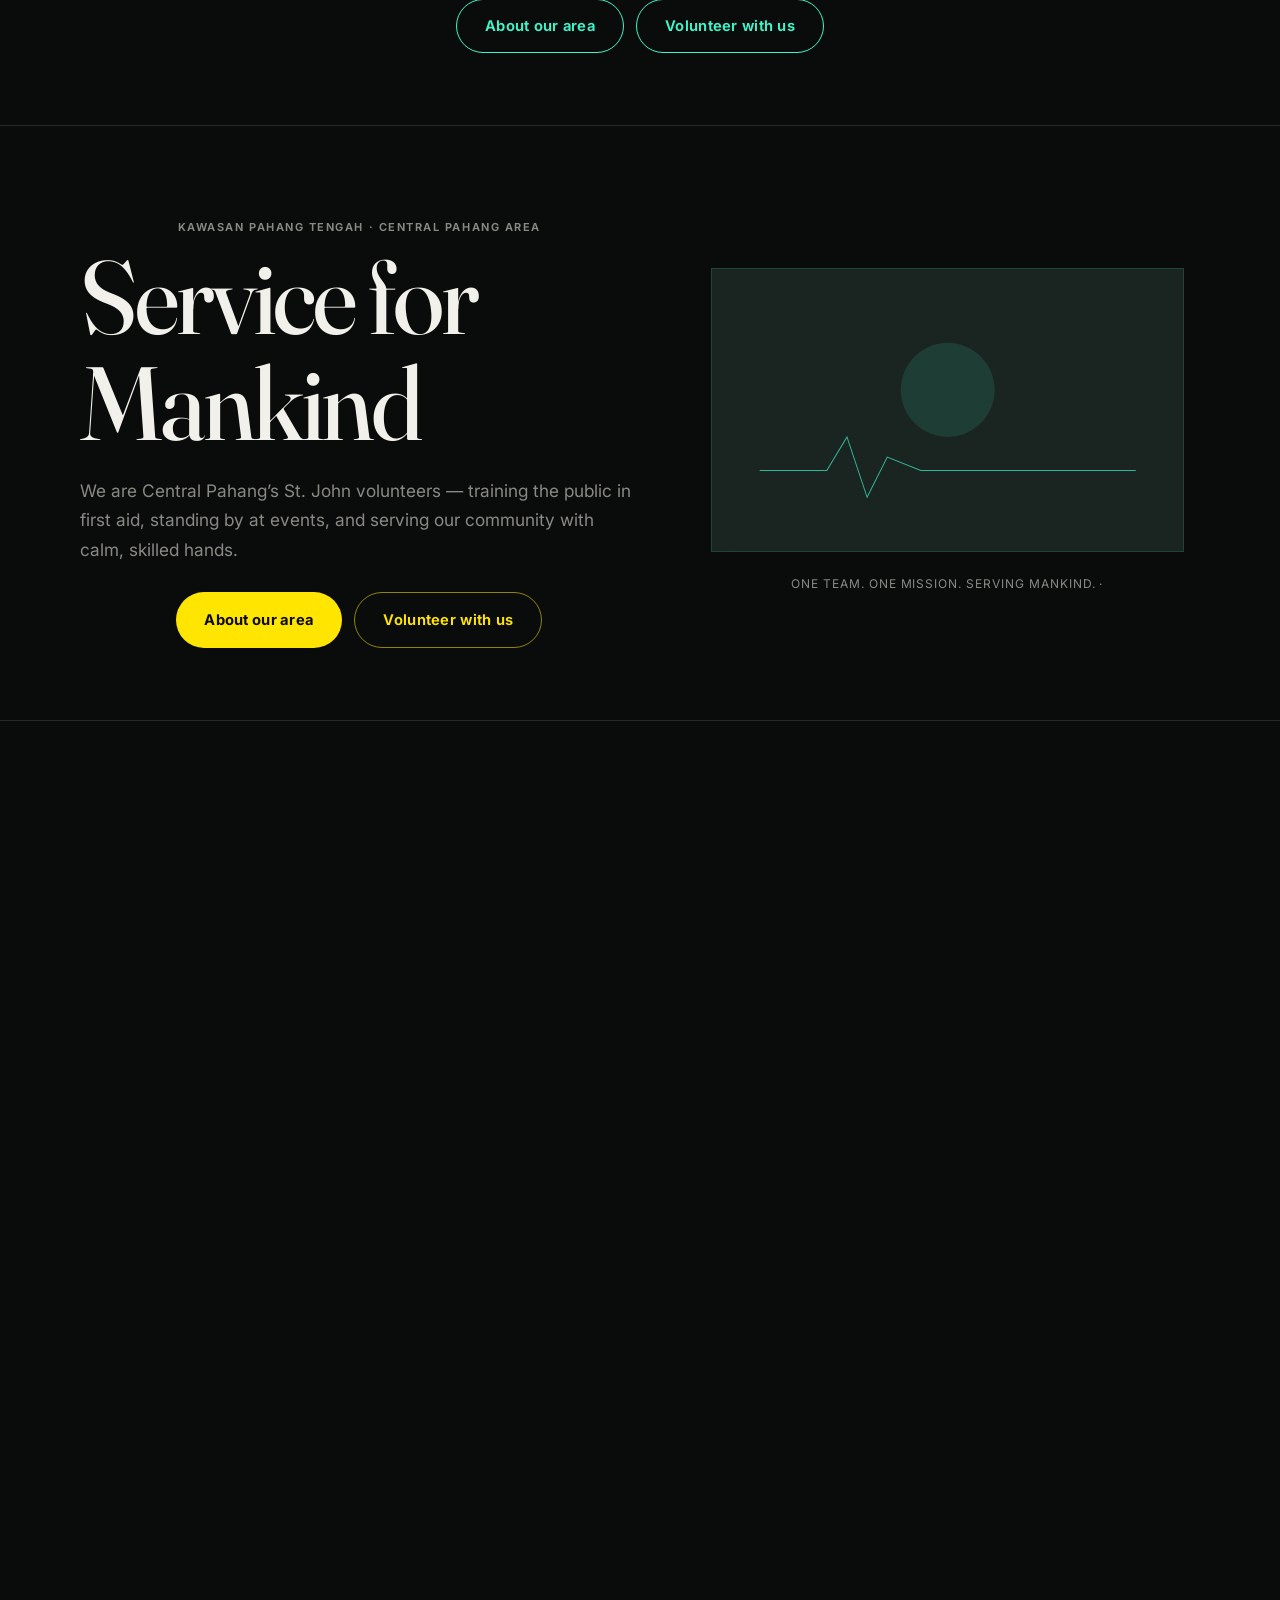
==== commit 22e0a921: "Latest Activity as center timeline; remove duplicate intro block" ====
--- a/index.html
+++ b/index.html
@@ -275,89 +275,7 @@
       </div>
     </section>
 
-    <section class="help-band" id="help" aria-label="How can we help">
-      <div class="wrap">
-        <div class="section__head reveal">
-          <p class="label" style="color:#00A892;">How can we help?</p>
-          <h2>What do you need today?</h2>
-          <p class="muted">Clear paths for organisers, families, learners and volunteers in Central Pahang.</p>
-        </div>
-        <div class="help-grid">
-          <div class="help-slot help-slot--a">
-            <a class="help-card help-card--photo-right" href="services.html" aria-expanded="false" data-touch-preview>
-              <div class="help-card__body">
-                <div class="help-card__topline">
-                  <span class="help-card__number">01</span>
-                  <span class="help-card__status">Ambulance</span>
-                </div>
-                <div class="help-card__copy">
-                  <h3>Ambulance Service</h3>
-                  <p>Emergency and non-emergency ambulance transport with trained crews across Central Pahang.</p>
-                </div>
-                <span class="help-card__go"><span>Request ambulance</span><span class="help-card__arrow" aria-hidden="true">→</span></span>
-              </div>
-              <div class="help-card__media" aria-hidden="true">
-                <img src="assets/svc-ambulance.jpg" alt="" loading="lazy" decoding="async">
-              </div>
-            </a>
-          </div>
-          <div class="help-slot help-slot--b">
-            <a class="help-card help-card--photo-left" href="services.html" aria-expanded="false" data-touch-preview>
-              <div class="help-card__media" aria-hidden="true">
-                <img src="assets/svc-duty.jpg" alt="" loading="lazy" decoding="async">
-              </div>
-              <div class="help-card__body">
-                <div class="help-card__topline">
-                  <span class="help-card__number">02</span>
-                  <span class="help-card__status">Duty</span>
-                </div>
-                <div class="help-card__copy">
-                  <h3>Duty Request</h3>
-                  <p>Request first aid standby and medical cover for events, parades and community duty.</p>
-                </div>
-                <span class="help-card__go"><span>Request duty</span><span class="help-card__arrow" aria-hidden="true">→</span></span>
-              </div>
-            </a>
-          </div>
-          <div class="help-slot help-slot--c">
-            <a class="help-card help-card--photo-right" href="training.html" aria-expanded="false" data-touch-preview>
-              <div class="help-card__body">
-                <div class="help-card__topline">
-                  <span class="help-card__number">03</span>
-                  <span class="help-card__status">Training</span>
-                </div>
-                <div class="help-card__copy">
-                  <h3>First Aid Workplace</h3>
-                  <p>Workplace first aid and CPR courses for companies, schools and teams.</p>
-                </div>
-                <span class="help-card__go"><span>View courses</span><span class="help-card__arrow" aria-hidden="true">→</span></span>
-              </div>
-              <div class="help-card__media" aria-hidden="true">
-                <img src="assets/svc-workplace.jpg" alt="" loading="lazy" decoding="async">
-              </div>
-            </a>
-          </div>
-          <div class="help-slot help-slot--d">
-            <a class="help-card help-card--photo-left" href="join.html" aria-expanded="false" data-touch-preview>
-              <div class="help-card__media" aria-hidden="true">
-                <img src="assets/svc-volunteer.jpg" alt="" loading="lazy" decoding="async">
-              </div>
-              <div class="help-card__body">
-                <div class="help-card__topline">
-                  <span class="help-card__number">04</span>
-                  <span class="help-card__status">Community</span>
-                </div>
-                <div class="help-card__copy">
-                  <h3>Volunteer with Us</h3>
-                  <p>Wear the uniform, learn real skills, and serve Central Pahang.</p>
-                </div>
-                <span class="help-card__go"><span>Start application</span><span class="help-card__arrow" aria-hidden="true">→</span></span>
-              </div>
-            </a>
-          </div>
-        </div>
-      </div>
-    </section>
+    
 
 
     <!-- ===== Summary ===== -->
--- a/styles.css
+++ b/styles.css
@@ -3587,3 +3587,136 @@
     flex-direction: column;
   }
 }
+
+
+/* ===== Latest Activity as center timeline ===== */
+.latest-activity {
+  background: var(--paper) !important;
+  padding: 80px 0 96px !important;
+}
+.act-grid {
+  position: relative;
+  display: grid !important;
+  grid-template-columns: 1fr 1fr !important;
+  gap: 36px 56px !important;
+  max-width: 1100px !important;
+  margin: 0 auto !important;
+  padding: 12px 0 8px;
+}
+.act-grid::before {
+  content: "";
+  position: absolute;
+  left: 50%;
+  top: 0;
+  bottom: 0;
+  width: 2px;
+  background: linear-gradient(
+    180deg,
+    transparent,
+    var(--voltage) 8%,
+    var(--voltage) 92%,
+    transparent
+  );
+  transform: translateX(-50%);
+  opacity: 0.55;
+}
+
+.act-card,
+.act-card--hero,
+.act-card--sm,
+.act-card--wide {
+  grid-column: auto !important;
+  grid-row: auto !important;
+  display: flex !important;
+  flex-direction: column !important;
+  background: #fff !important;
+  color: var(--ink) !important;
+  border: 1px solid var(--line-light) !important;
+  border-radius: 14px !important;
+  position: relative;
+}
+
+/* alternate: odd left, even right */
+.act-card:nth-child(odd) {
+  grid-column: 1 !important;
+}
+.act-card:nth-child(even) {
+  grid-column: 2 !important;
+}
+/* slight offset so they feel staggered on the line */
+.act-card:nth-child(odd) {
+  transform: translateY(0);
+}
+.act-card:nth-child(even) {
+  transform: translateY(28px);
+}
+
+/* connector dots on the line */
+.act-card::after {
+  content: "";
+  position: absolute;
+  top: 36px;
+  width: 12px;
+  height: 12px;
+  border-radius: 50%;
+  background: var(--voltage);
+  border: 2px solid var(--paper);
+  box-shadow: 0 0 0 2px var(--voltage);
+}
+.act-card:nth-child(odd)::after {
+  right: -35px;
+}
+.act-card:nth-child(even)::after {
+  left: -35px;
+}
+
+.act-card--hero .act-card__meta {
+  position: static !important;
+  padding: 16px 18px 0 !important;
+}
+.act-card--hero .act-card__pill {
+  background: var(--voltage) !important;
+  color: var(--night) !important;
+}
+.act-card--hero .act-card__chip {
+  background: var(--paper) !important;
+  color: var(--quiet-light) !important;
+  border-color: var(--line-light) !important;
+}
+.act-card--hero .act-card__body h3 {
+  color: var(--ink) !important;
+  font-size: 1.35rem !important;
+}
+.act-card--hero .act-card__body p {
+  color: var(--quiet-light) !important;
+}
+.act-card--hero .act-card__media {
+  aspect-ratio: 3 / 2 !important;
+  min-height: 0 !important;
+}
+.act-card--wide .act-card__media {
+  min-height: 0 !important;
+}
+
+@media (max-width: 800px) {
+  .act-grid {
+    grid-template-columns: 1fr !important;
+    gap: 18px !important;
+    padding-left: 22px;
+  }
+  .act-grid::before {
+    left: 8px;
+    transform: none;
+  }
+  .act-card:nth-child(odd),
+  .act-card:nth-child(even) {
+    grid-column: 1 !important;
+    transform: none !important;
+  }
+  .act-card:nth-child(odd)::after,
+  .act-card:nth-child(even)::after {
+    left: -22px;
+    right: auto;
+    top: 28px;
+  }
+}
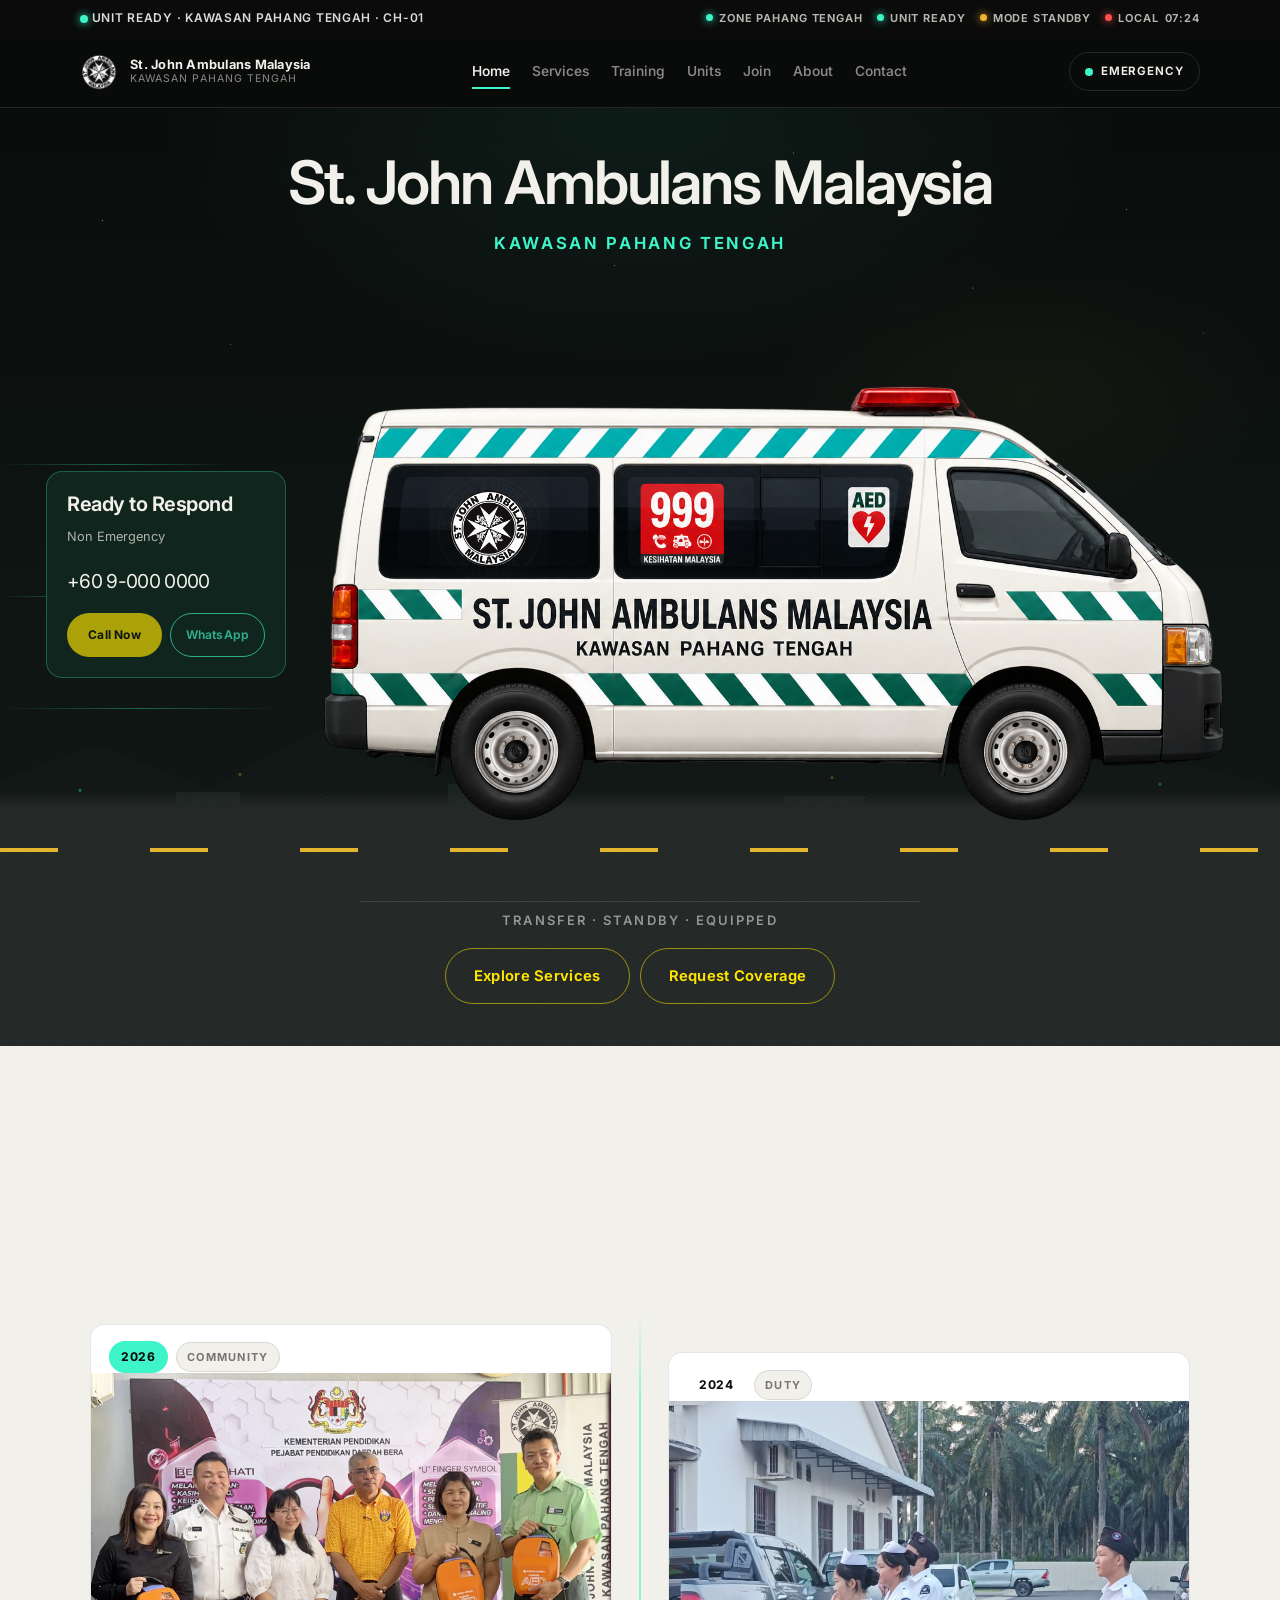
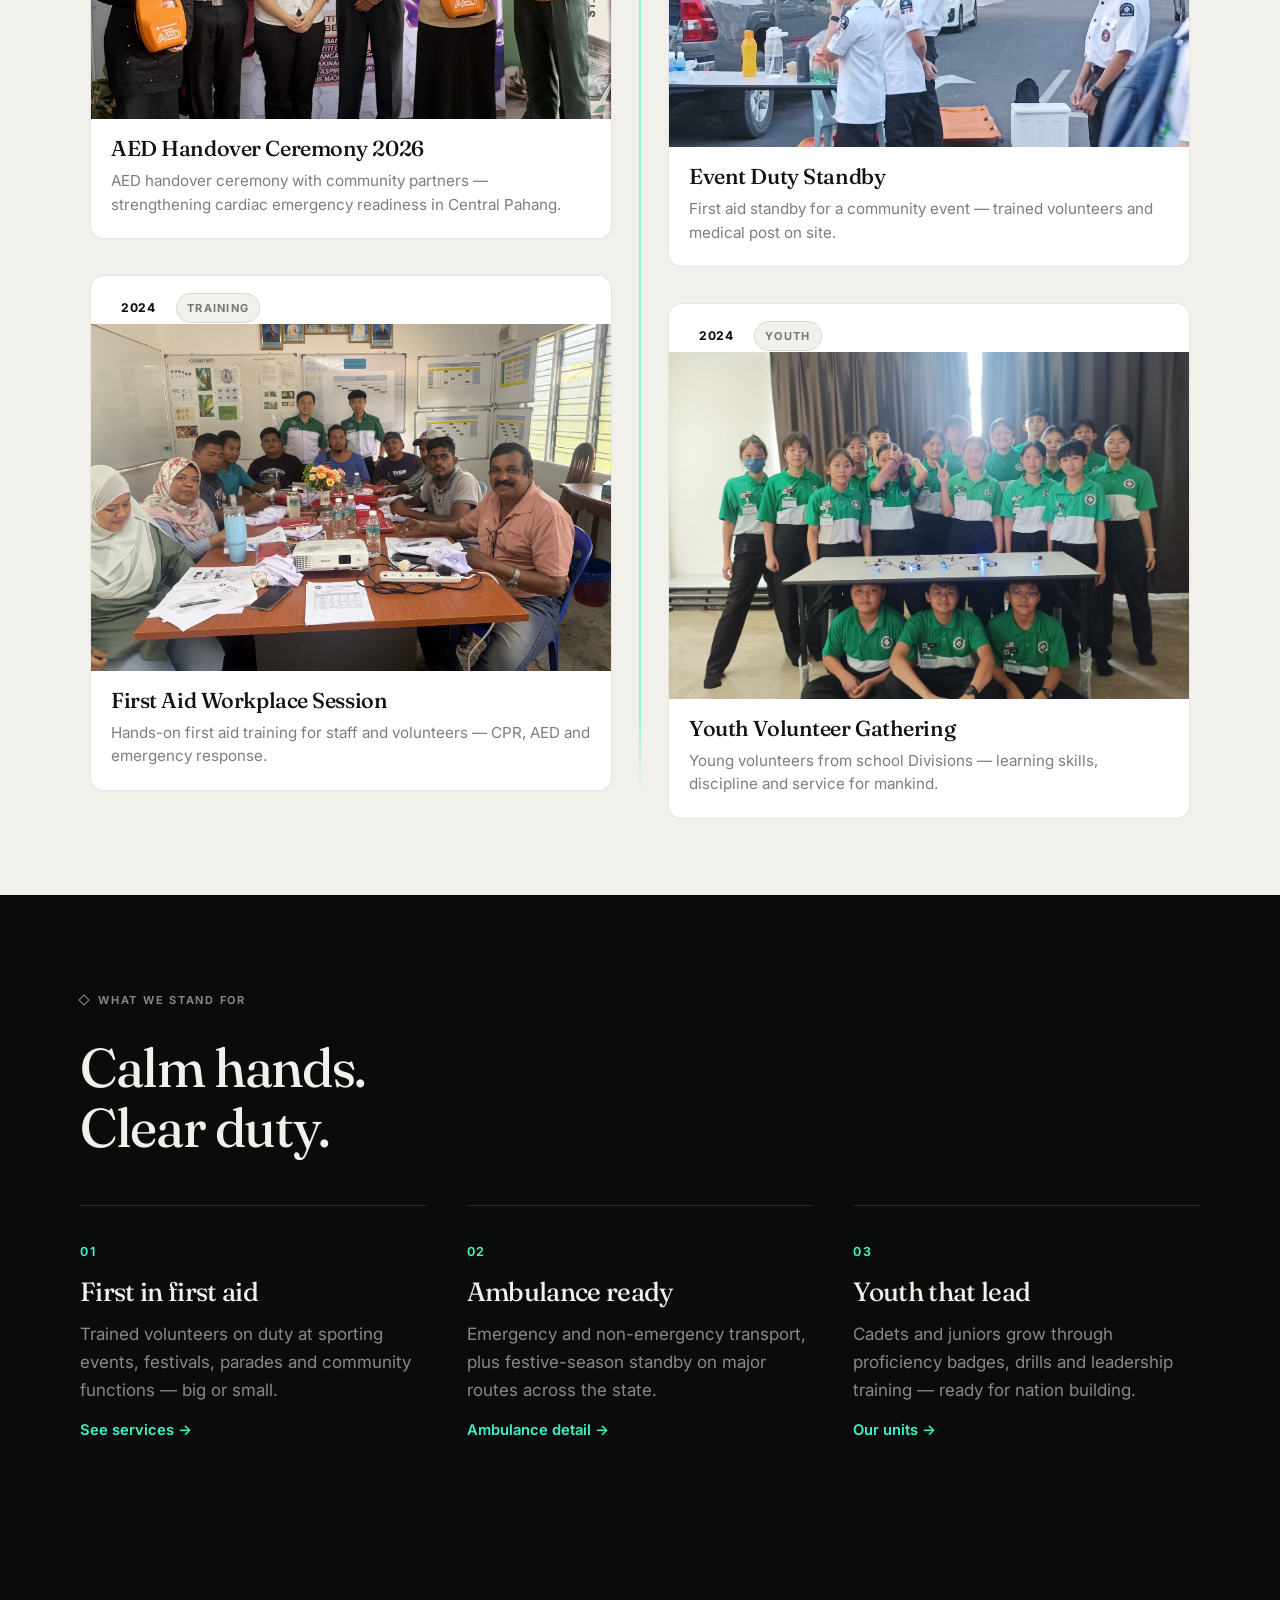
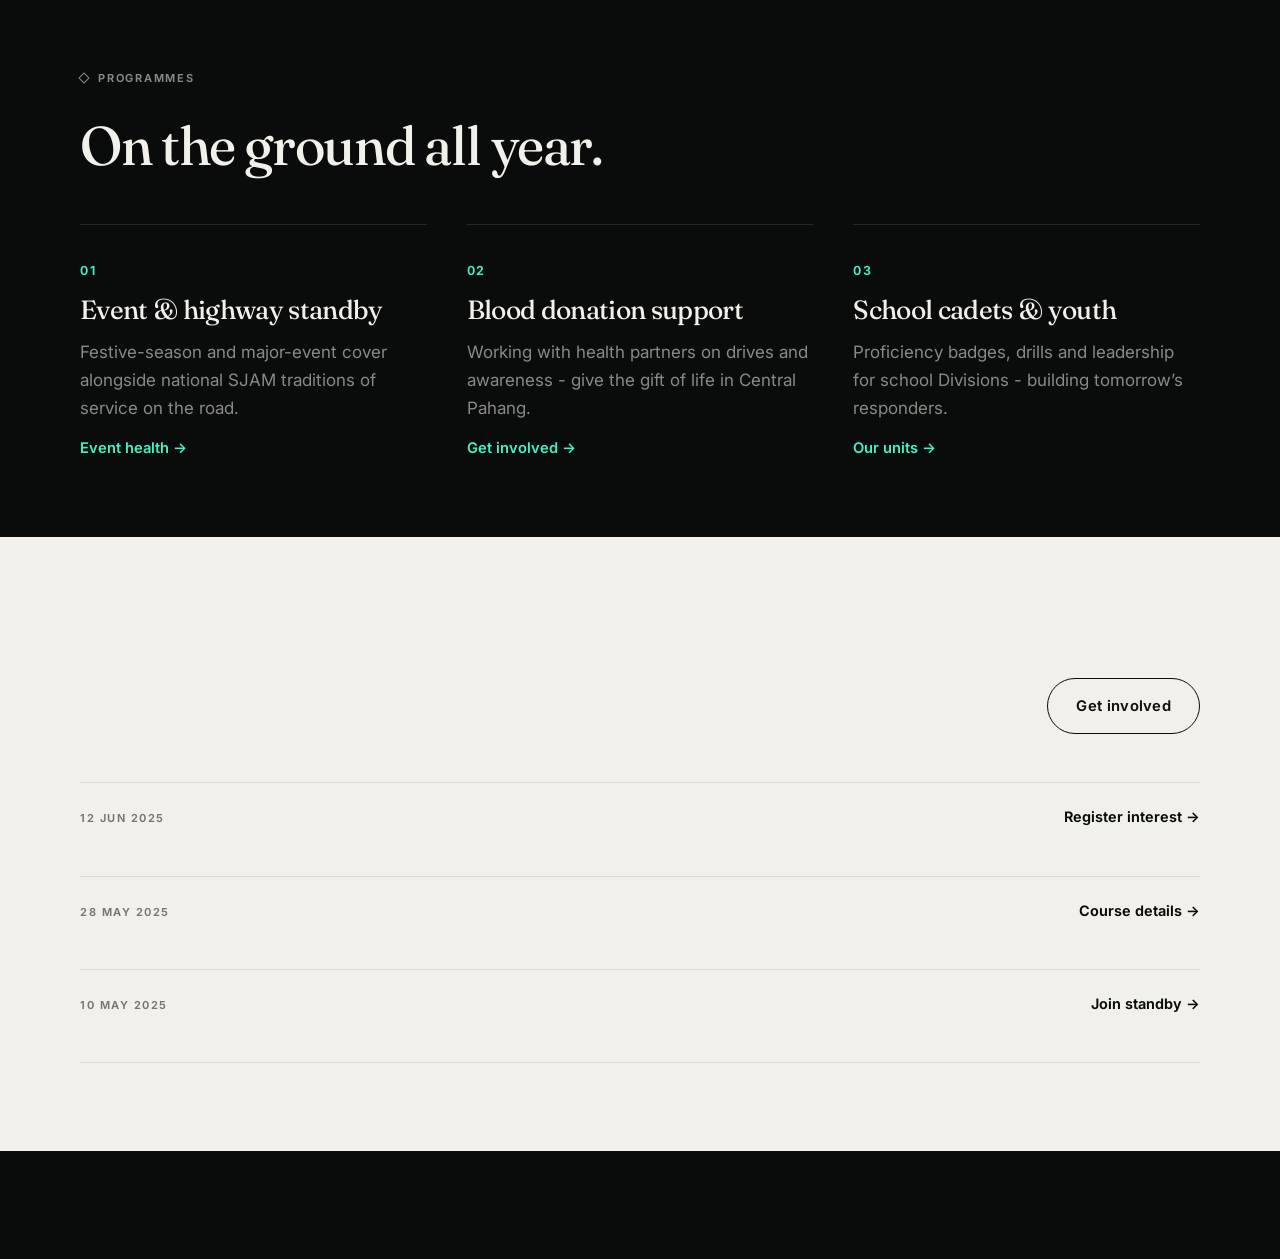
==== commit dae022fb: "Remove leftover intro blocks; keep timeline activity after hero" ====
--- a/index.html
+++ b/index.html
@@ -281,59 +281,12 @@
     <!-- ===== Summary ===== -->
     
     <!-- ===== Introduction (per layout sketch) ===== -->
-    <section class="intro-band" id="intro" aria-label="About Kawasan Pahang Tengah">
-      <div class="wrap intro-stack">
-        <h2 class="intro-slogan reveal">Service for Mankind</h2>
-
-        <figure class="intro-photo reveal">
-          <!-- TODO: drop assets/team-photo.jpg -->
-          <div class="intro-photo__frame">
-            <img class="intro-photo__img" src="assets/team-photo.jpg" width="2400" height="1600" alt="Kawasan Pahang Tengah volunteers group photo" />
-          </div>
-          <figcaption class="intro-caption">One team. One mission. Serving mankind. · <!-- TODO: event / date --></figcaption>
-        </figure>
-
-        <div class="intro-actions reveal">
-          <a class="btn btn--pill" href="about.html">About our area</a>
-          <a class="btn btn--pill" href="join.html">Volunteer with us</a>
-        </div>
-      </div>
-    </section>
+    
 
     <!-- ===== Summary ===== -->
     
     <!-- ===== Introduction ===== -->
-    <section class="intro-band" id="intro" aria-label="About Kawasan Pahang Tengah">
-      <div class="wrap intro-grid">
-        <div class="intro-copy reveal">
-          <div class="intro-brand">
-            <div>
-              <p class="intro-area">Kawasan Pahang Tengah · Central Pahang Area</p>
-            </div>
-          </div>
-          <h2 class="intro-slogan">Service for<br />Mankind</h2>
-          <p class="intro-desc">
-            We are Central Pahang&rsquo;s St. John volunteers — training the public in first aid,
-            standing by at events, and serving our community with calm, skilled hands.
-          </p>
-          <div class="intro-actions">
-            <a class="btn btn--volt" href="about.html">About our area</a>
-            <a class="btn btn--ghost-dark" href="join.html">Volunteer with us</a>
-          </div>
-        </div>
-        <figure class="intro-photo reveal">
-          <!-- TODO: drop assets/team-photo.jpg -->
-          <div class="intro-photo__frame photo-slot" data-placeholder="Group photo · team-photo.jpg">
-            <svg class="deco" viewBox="0 0 640 420" aria-hidden="true" style="position:absolute;inset:0;width:100%;height:100%;">
-              <rect width="640" height="420" fill="#1a2420"/>
-              <circle cx="320" cy="180" r="70" fill="#3DF5C8" opacity="0.12"/>
-              <polyline points="40,300 140,300 170,250 200,340 230,280 280,300 600,300" fill="none" stroke="#3DF5C8" stroke-width="1.5" opacity="0.7"/>
-            </svg>
-          </div>
-          <figcaption class="intro-caption">One team. One mission. Serving mankind. · <!-- TODO: event / date --></figcaption>
-        </figure>
-      </div>
-    </section>
+    
 
     <section class="home-summary">
       <div class="wrap">
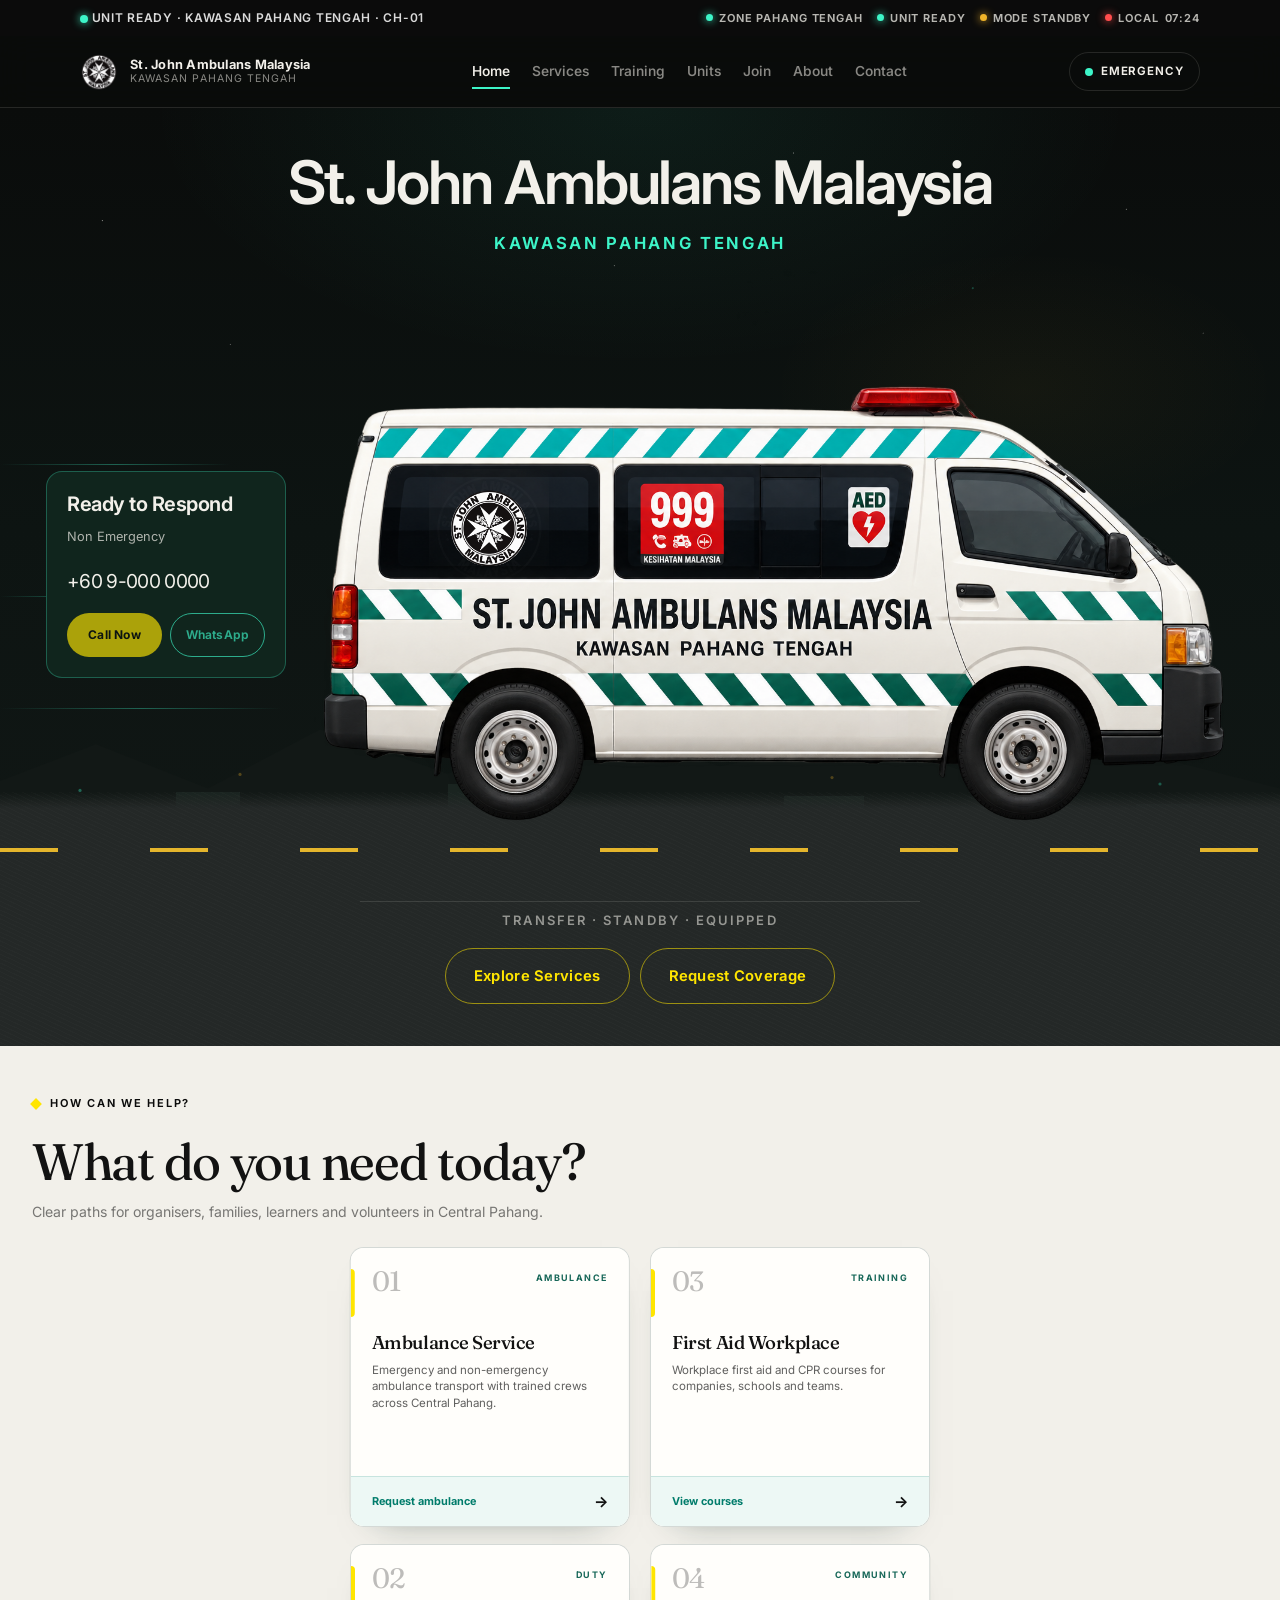
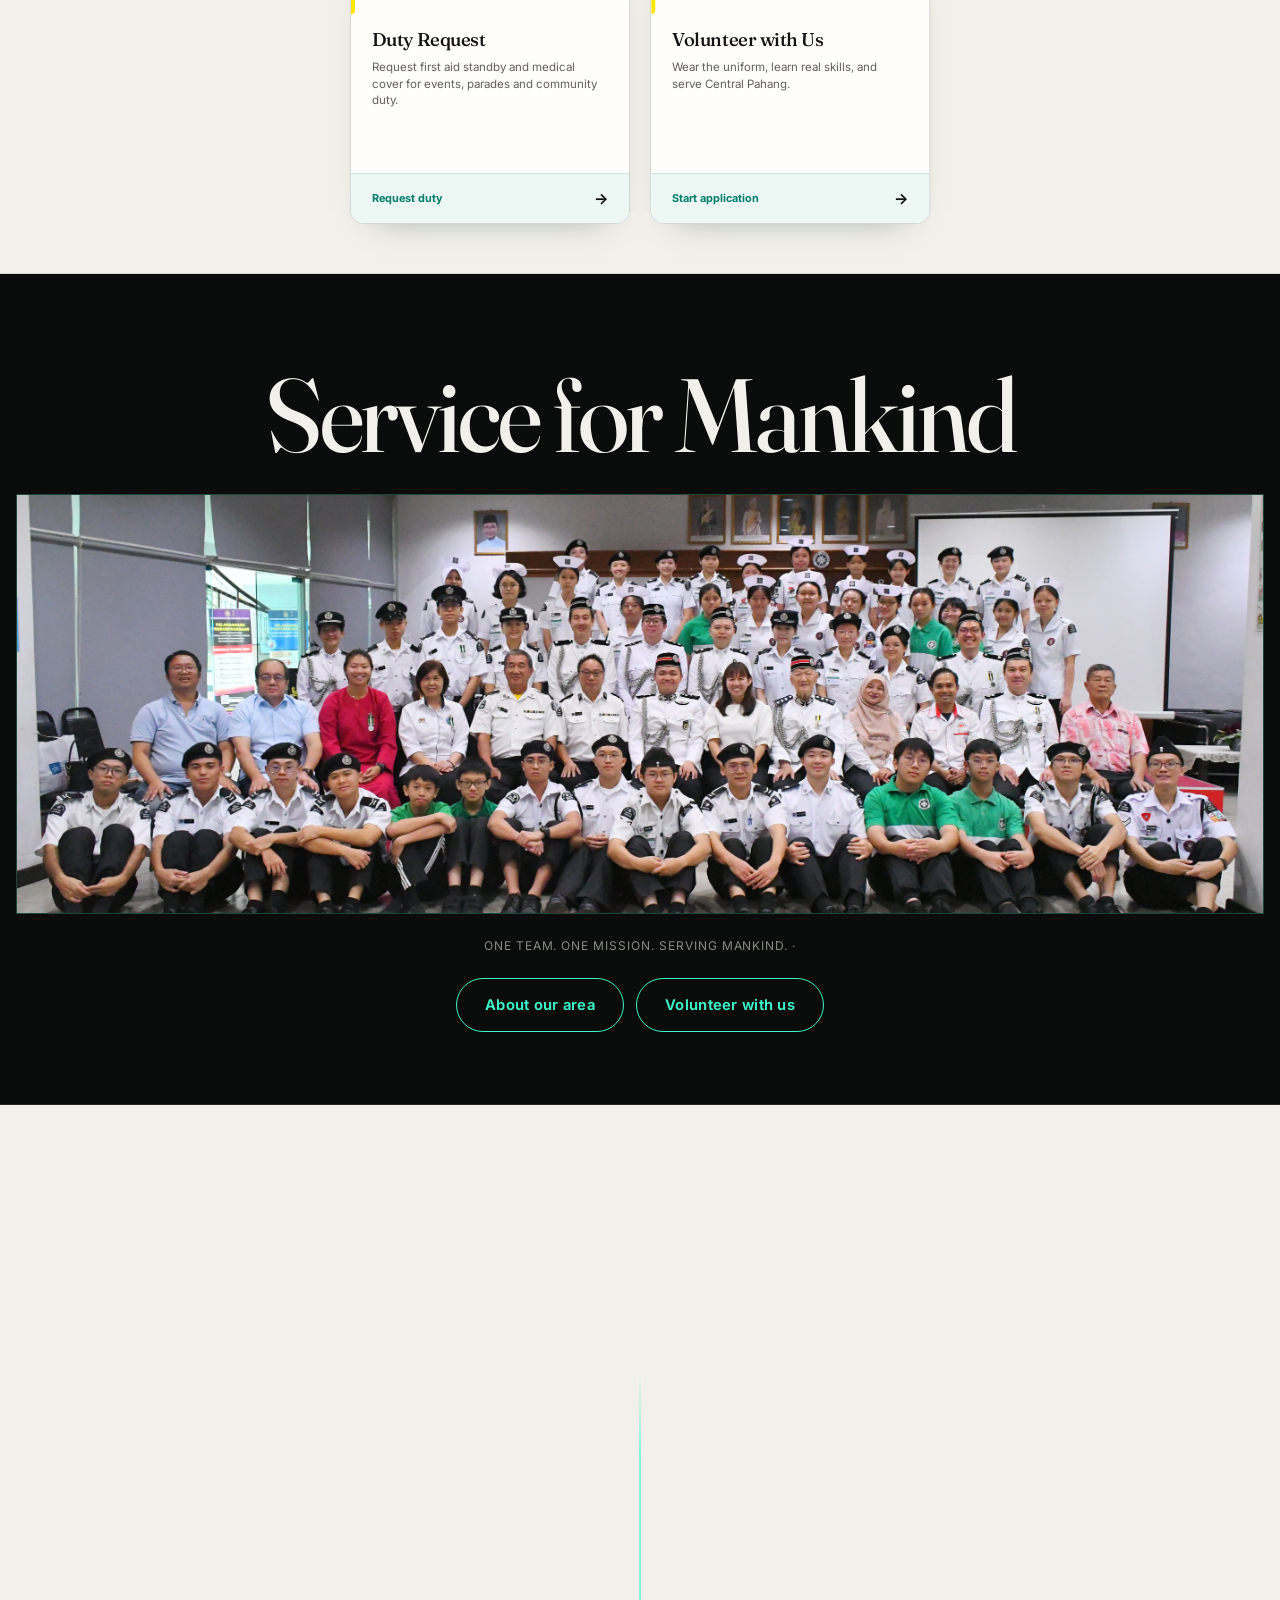
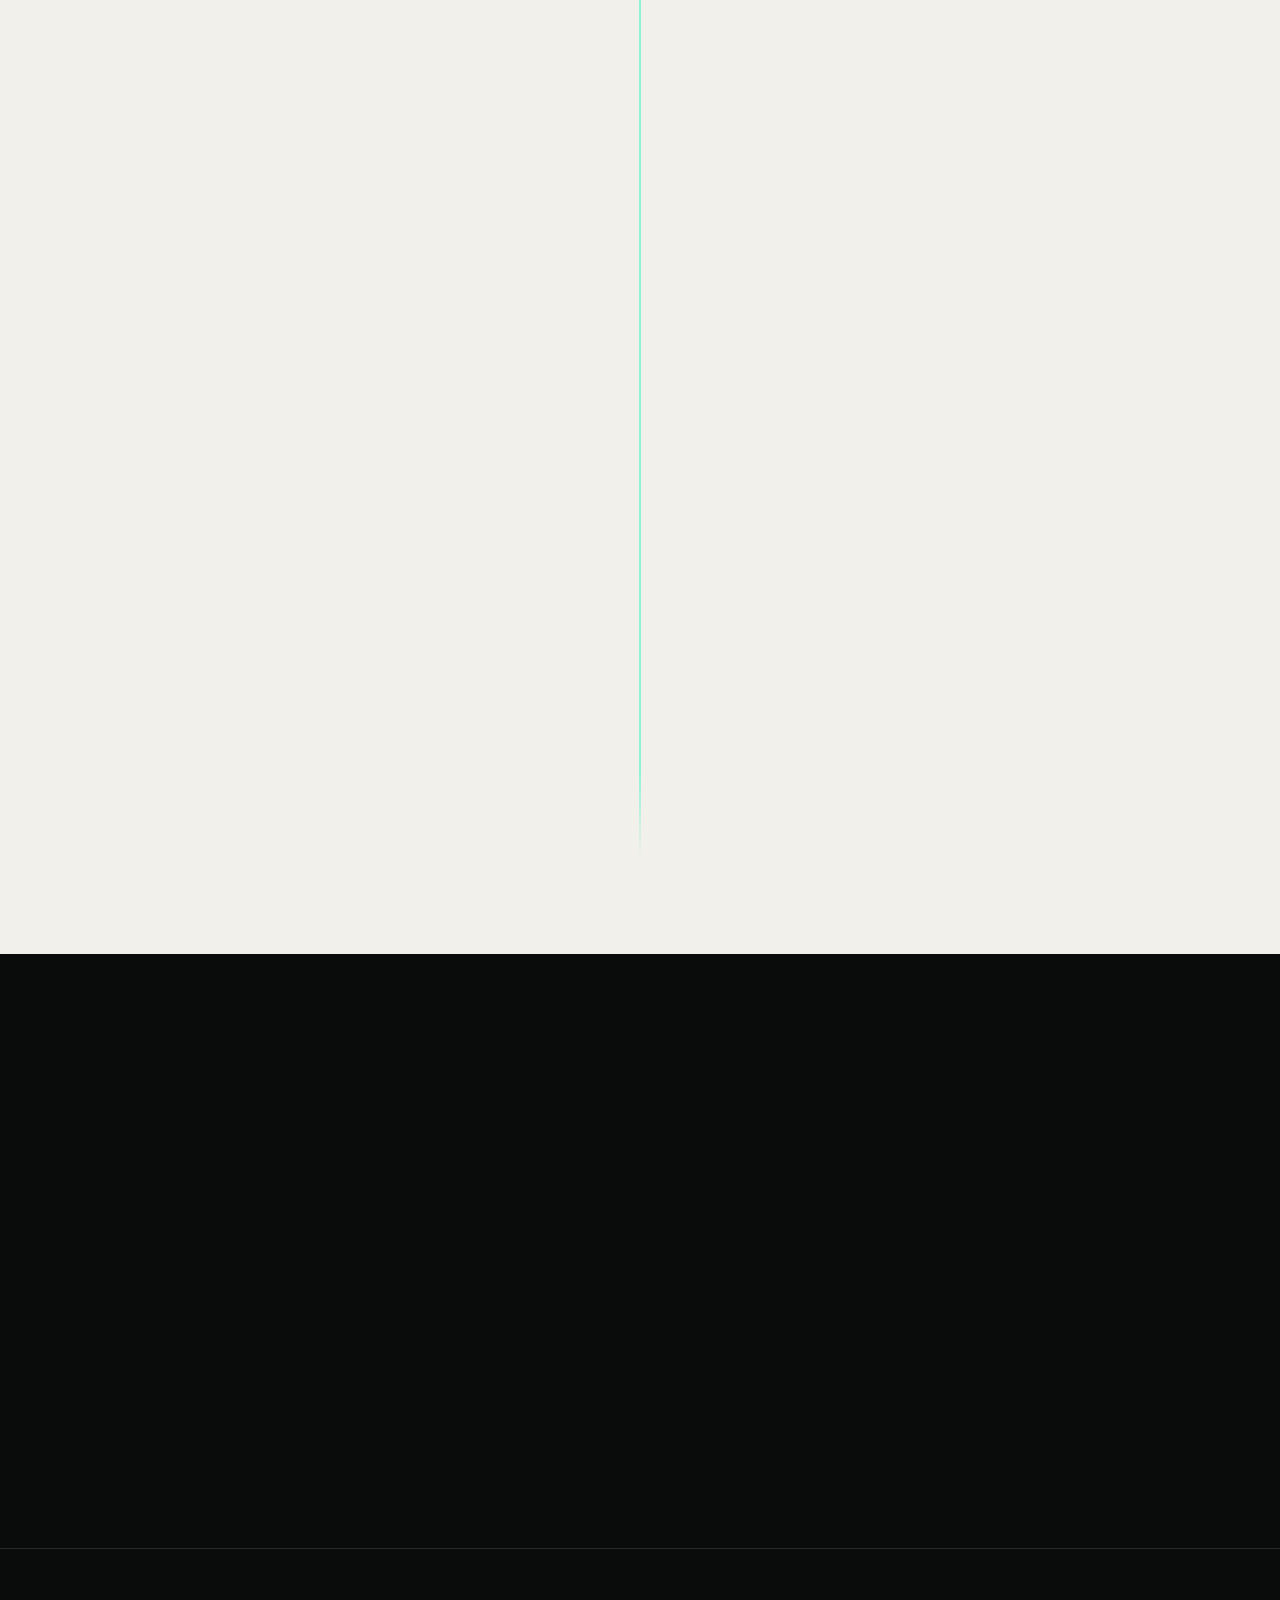
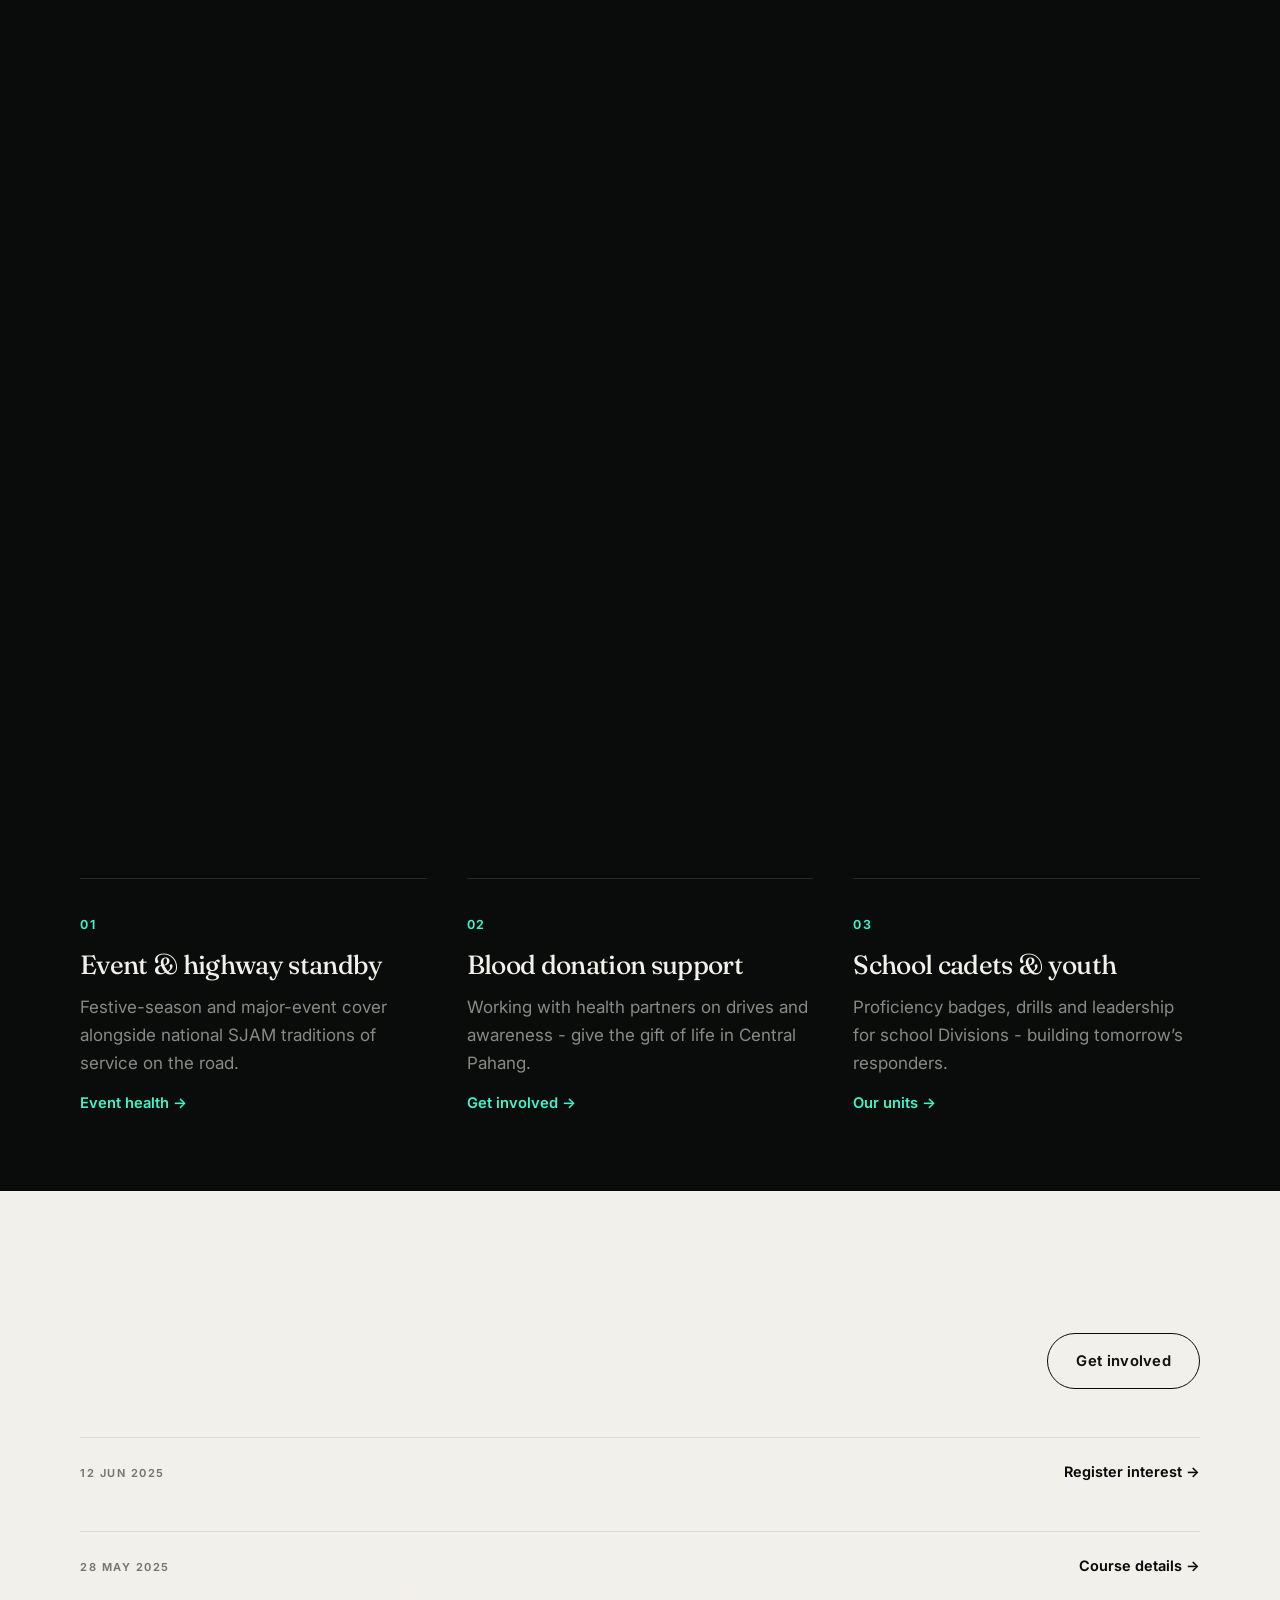
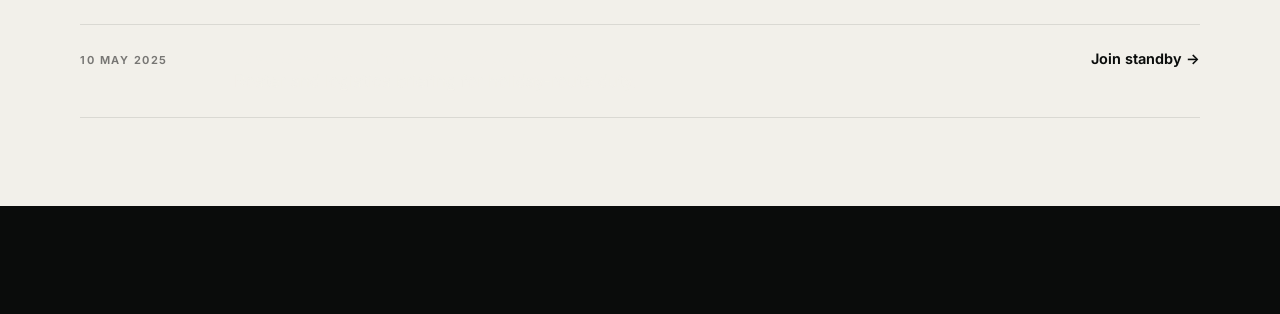
==== commit 58559da3: "Restore Help cards and intro; order hero, help, intro, activity, summary" ====
--- a/index.html
+++ b/index.html
@@ -198,9 +198,110 @@
     <!-- Dispatch status (visible strip) -->
     
 
-    
-    <!-- ===== Latest Activity ===== -->
-    <section class="latest-activity" id="activity" aria-label="Latest activity">
+    <section class="help-band" id="help" aria-label="How can we help">
+      <div class="wrap">
+        <div class="section__head reveal">
+          <p class="label" style="color:#00A892;">How can we help?</p>
+          <h2>What do you need today?</h2>
+          <p class="muted">Clear paths for organisers, families, learners and volunteers in Central Pahang.</p>
+        </div>
+        <div class="help-grid">
+          <div class="help-slot help-slot--a">
+            <a class="help-card help-card--photo-right" href="services.html" aria-expanded="false" data-touch-preview>
+              <div class="help-card__body">
+                <div class="help-card__topline">
+                  <span class="help-card__number">01</span>
+                  <span class="help-card__status">Ambulance</span>
+                </div>
+                <div class="help-card__copy">
+                  <h3>Ambulance Service</h3>
+                  <p>Emergency and non-emergency ambulance transport with trained crews across Central Pahang.</p>
+                </div>
+                <span class="help-card__go"><span>Request ambulance</span><span class="help-card__arrow" aria-hidden="true">→</span></span>
+              </div>
+              <div class="help-card__media" aria-hidden="true">
+                <img src="assets/svc-ambulance.jpg" alt="" loading="lazy" decoding="async">
+              </div>
+            </a>
+          </div>
+          <div class="help-slot help-slot--b">
+            <a class="help-card help-card--photo-left" href="services.html" aria-expanded="false" data-touch-preview>
+              <div class="help-card__media" aria-hidden="true">
+                <img src="assets/svc-duty.jpg" alt="" loading="lazy" decoding="async">
+              </div>
+              <div class="help-card__body">
+                <div class="help-card__topline">
+                  <span class="help-card__number">02</span>
+                  <span class="help-card__status">Duty</span>
+                </div>
+                <div class="help-card__copy">
+                  <h3>Duty Request</h3>
+                  <p>Request first aid standby and medical cover for events, parades and community duty.</p>
+                </div>
+                <span class="help-card__go"><span>Request duty</span><span class="help-card__arrow" aria-hidden="true">→</span></span>
+              </div>
+            </a>
+          </div>
+          <div class="help-slot help-slot--c">
+            <a class="help-card help-card--photo-right" href="training.html" aria-expanded="false" data-touch-preview>
+              <div class="help-card__body">
+                <div class="help-card__topline">
+                  <span class="help-card__number">03</span>
+                  <span class="help-card__status">Training</span>
+                </div>
+                <div class="help-card__copy">
+                  <h3>First Aid Workplace</h3>
+                  <p>Workplace first aid and CPR courses for companies, schools and teams.</p>
+                </div>
+                <span class="help-card__go"><span>View courses</span><span class="help-card__arrow" aria-hidden="true">→</span></span>
+              </div>
+              <div class="help-card__media" aria-hidden="true">
+                <img src="assets/svc-workplace.jpg" alt="" loading="lazy" decoding="async">
+              </div>
+            </a>
+          </div>
+          <div class="help-slot help-slot--d">
+            <a class="help-card help-card--photo-left" href="join.html" aria-expanded="false" data-touch-preview>
+              <div class="help-card__media" aria-hidden="true">
+                <img src="assets/svc-volunteer.jpg" alt="" loading="lazy" decoding="async">
+              </div>
+              <div class="help-card__body">
+                <div class="help-card__topline">
+                  <span class="help-card__number">04</span>
+                  <span class="help-card__status">Community</span>
+                </div>
+                <div class="help-card__copy">
+                  <h3>Volunteer with Us</h3>
+                  <p>Wear the uniform, learn real skills, and serve Central Pahang.</p>
+                </div>
+                <span class="help-card__go"><span>Start application</span><span class="help-card__arrow" aria-hidden="true">→</span></span>
+              </div>
+            </a>
+          </div>
+        </div>
+      </div>
+    </section>
+
+<section class="intro-band" id="intro" aria-label="About Kawasan Pahang Tengah">
+      <div class="wrap intro-stack">
+        <h2 class="intro-slogan reveal">Service for Mankind</h2>
+
+        <figure class="intro-photo reveal">
+          <!-- TODO: drop assets/team-photo.jpg -->
+          <div class="intro-photo__frame">
+            <img class="intro-photo__img" src="assets/team-photo.jpg" width="2400" height="1600" alt="Kawasan Pahang Tengah volunteers group photo" />
+          </div>
+          <figcaption class="intro-caption">One team. One mission. Serving mankind. · <!-- TODO: event / date --></figcaption>
+        </figure>
+
+        <div class="intro-actions reveal">
+          <a class="btn btn--pill" href="about.html">About our area</a>
+          <a class="btn btn--pill" href="join.html">Volunteer with us</a>
+        </div>
+      </div>
+    </section>
+
+<section class="latest-activity" id="activity" aria-label="Latest activity">
       <div class="wrap">
         <div class="latest-activity__head reveal">
           <p class="label label--volt">Latest Activity</p>
@@ -275,7 +376,7 @@
       </div>
     </section>
 
-    
+
 
 
     <!-- ===== Summary ===== -->
@@ -286,7 +387,37 @@
     <!-- ===== Summary ===== -->
     
     <!-- ===== Introduction ===== -->
-    
+    <section class="intro-band" id="intro" aria-label="About Kawasan Pahang Tengah">
+      <div class="wrap intro-grid">
+        <div class="intro-copy reveal">
+          <div class="intro-brand">
+            <div>
+              <p class="intro-area">Kawasan Pahang Tengah · Central Pahang Area</p>
+            </div>
+          </div>
+          <h2 class="intro-slogan">Service for<br />Mankind</h2>
+          <p class="intro-desc">
+            We are Central Pahang&rsquo;s St. John volunteers — training the public in first aid,
+            standing by at events, and serving our community with calm, skilled hands.
+          </p>
+          <div class="intro-actions">
+            <a class="btn btn--volt" href="about.html">About our area</a>
+            <a class="btn btn--ghost-dark" href="join.html">Volunteer with us</a>
+          </div>
+        </div>
+        <figure class="intro-photo reveal">
+          <!-- TODO: drop assets/team-photo.jpg -->
+          <div class="intro-photo__frame photo-slot" data-placeholder="Group photo · team-photo.jpg">
+            <svg class="deco" viewBox="0 0 640 420" aria-hidden="true" style="position:absolute;inset:0;width:100%;height:100%;">
+              <rect width="640" height="420" fill="#1a2420"/>
+              <circle cx="320" cy="180" r="70" fill="#3DF5C8" opacity="0.12"/>
+              <polyline points="40,300 140,300 170,250 200,340 230,280 280,300 600,300" fill="none" stroke="#3DF5C8" stroke-width="1.5" opacity="0.7"/>
+            </svg>
+          </div>
+          <figcaption class="intro-caption">One team. One mission. Serving mankind. · <!-- TODO: event / date --></figcaption>
+        </figure>
+      </div>
+    </section>
 
     <section class="home-summary">
       <div class="wrap">
